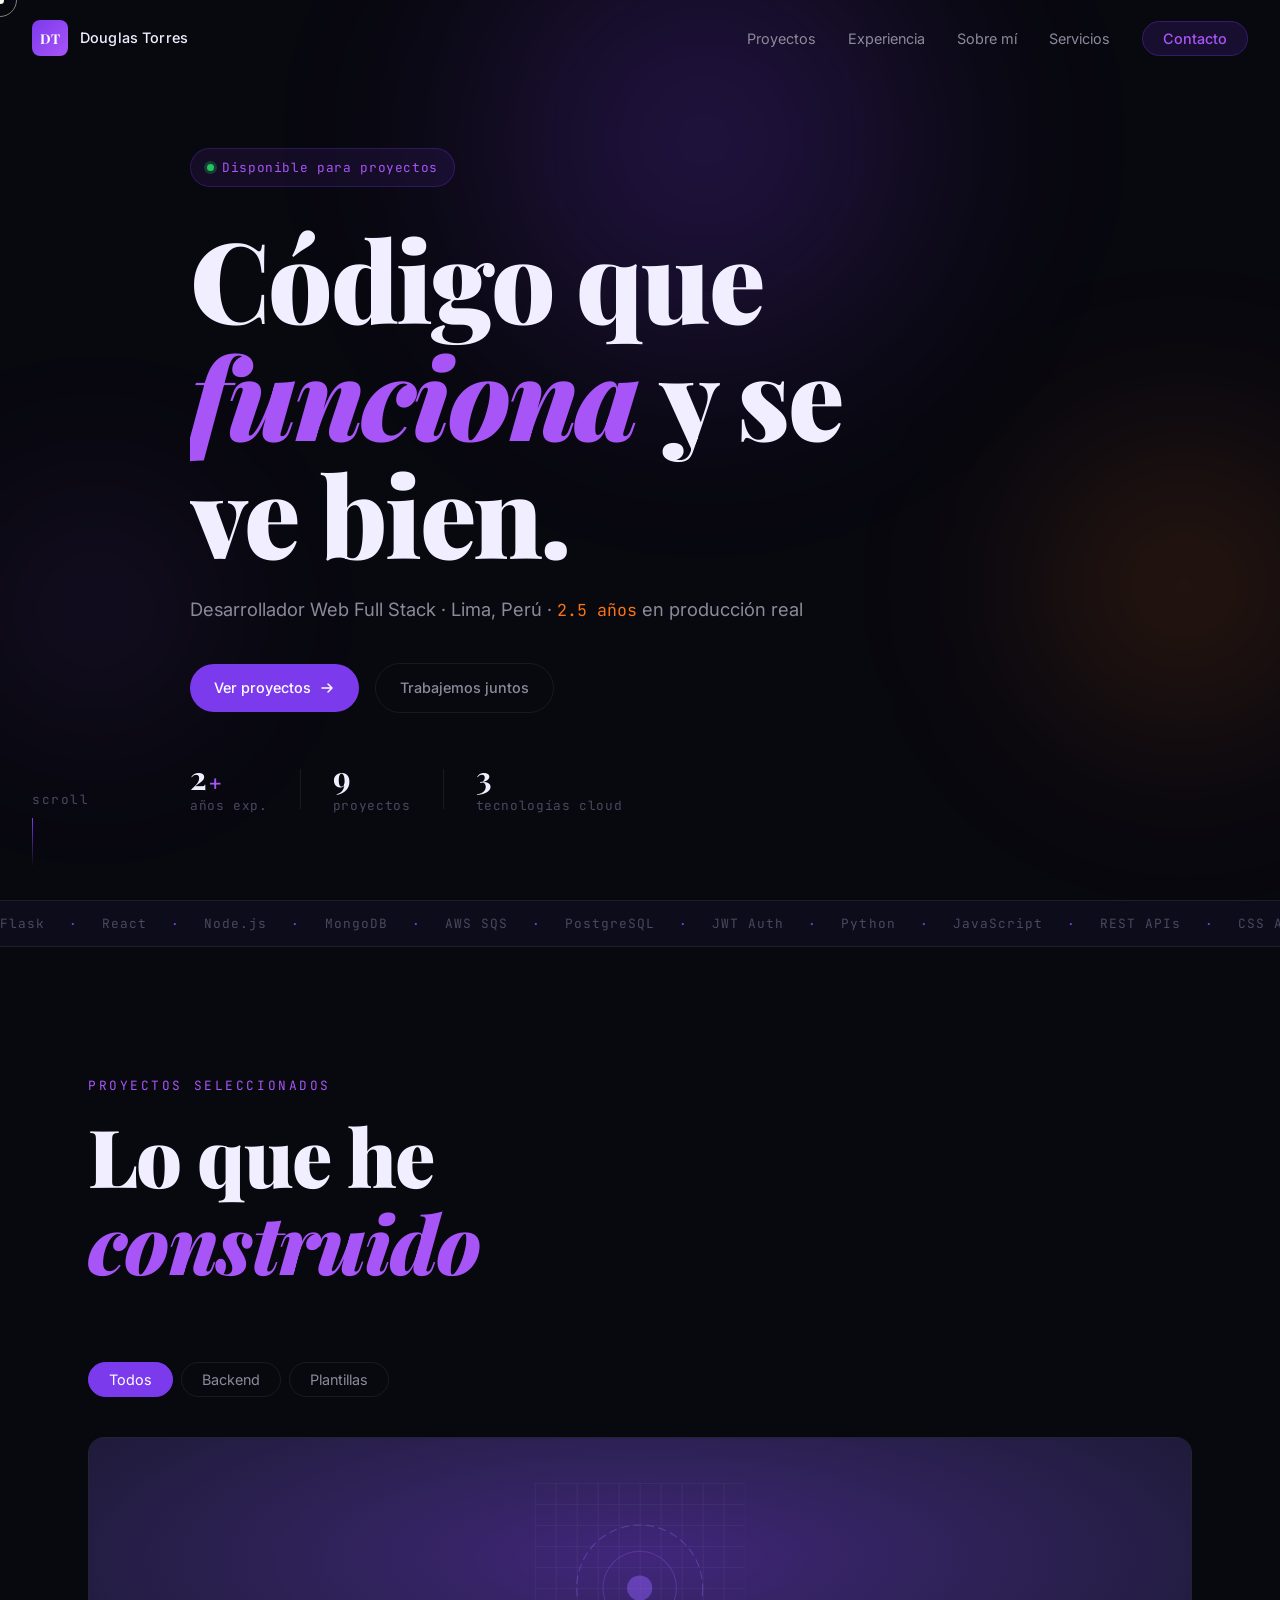
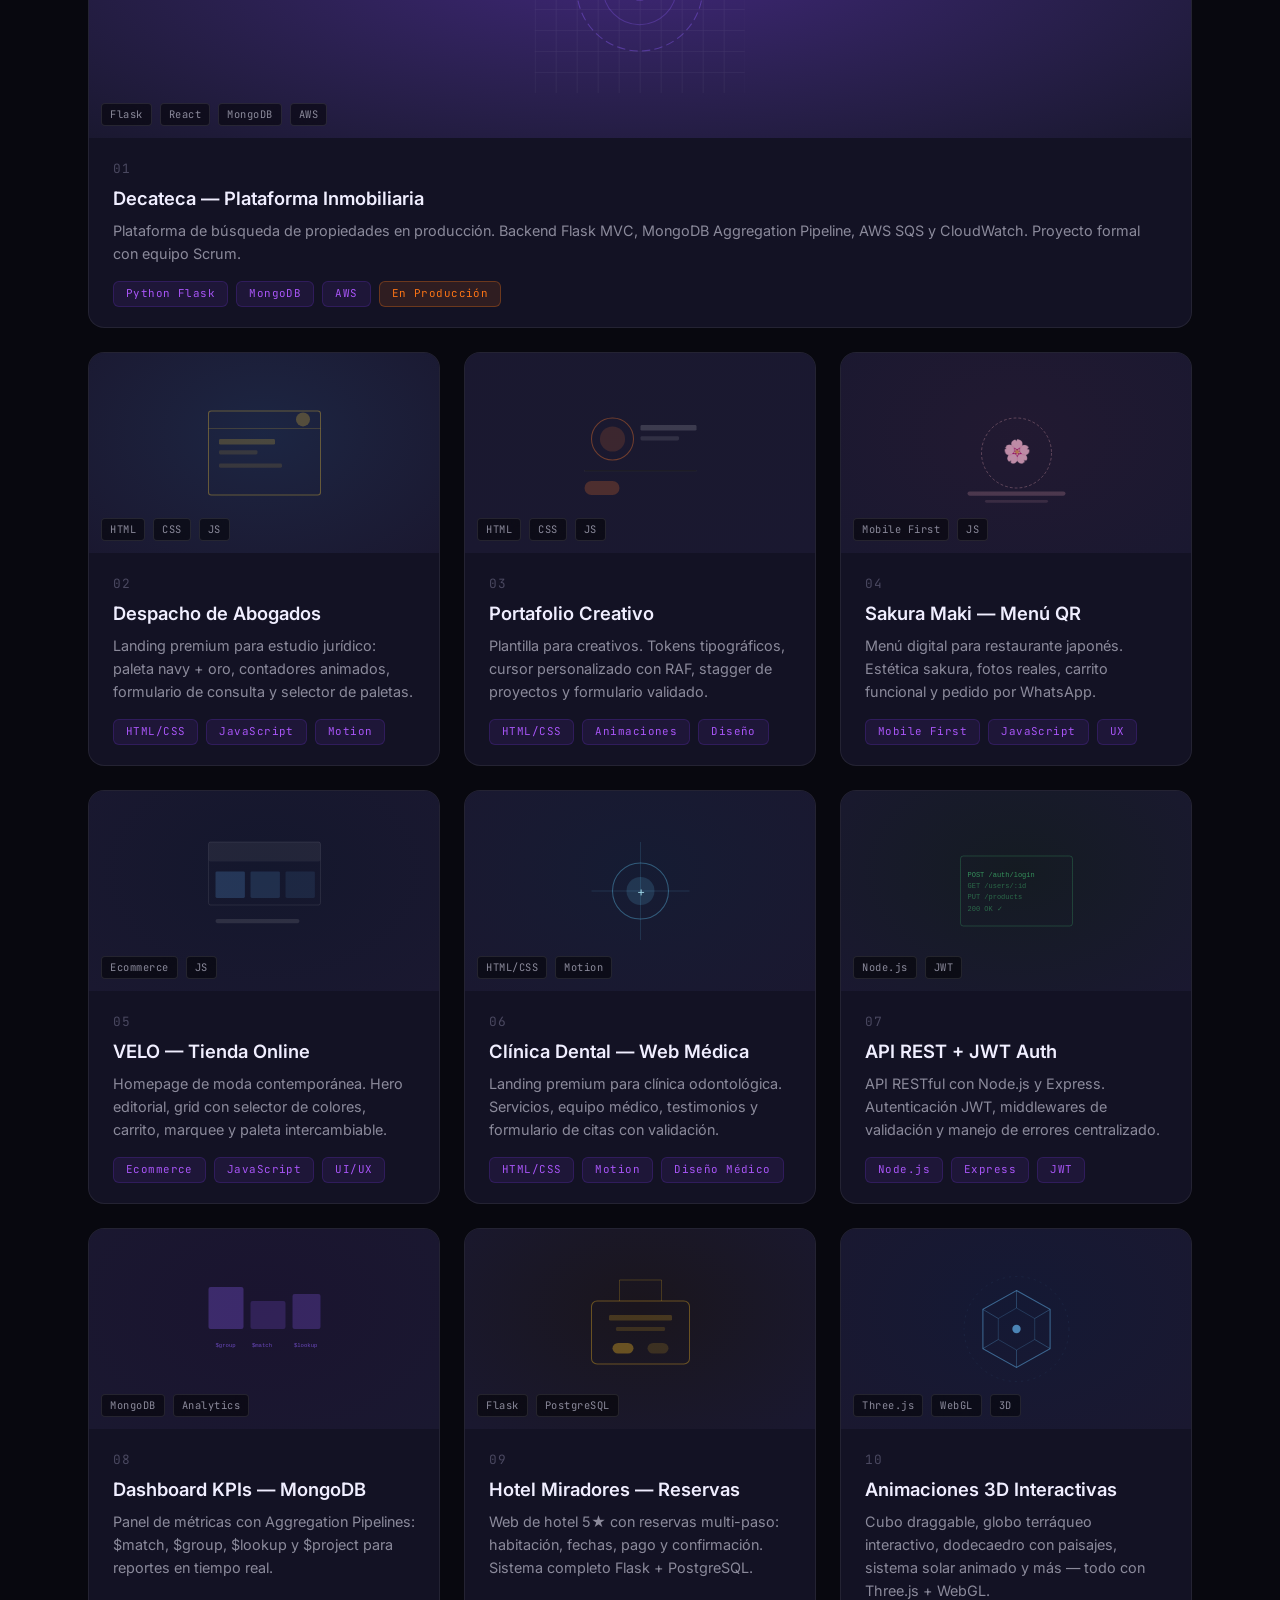
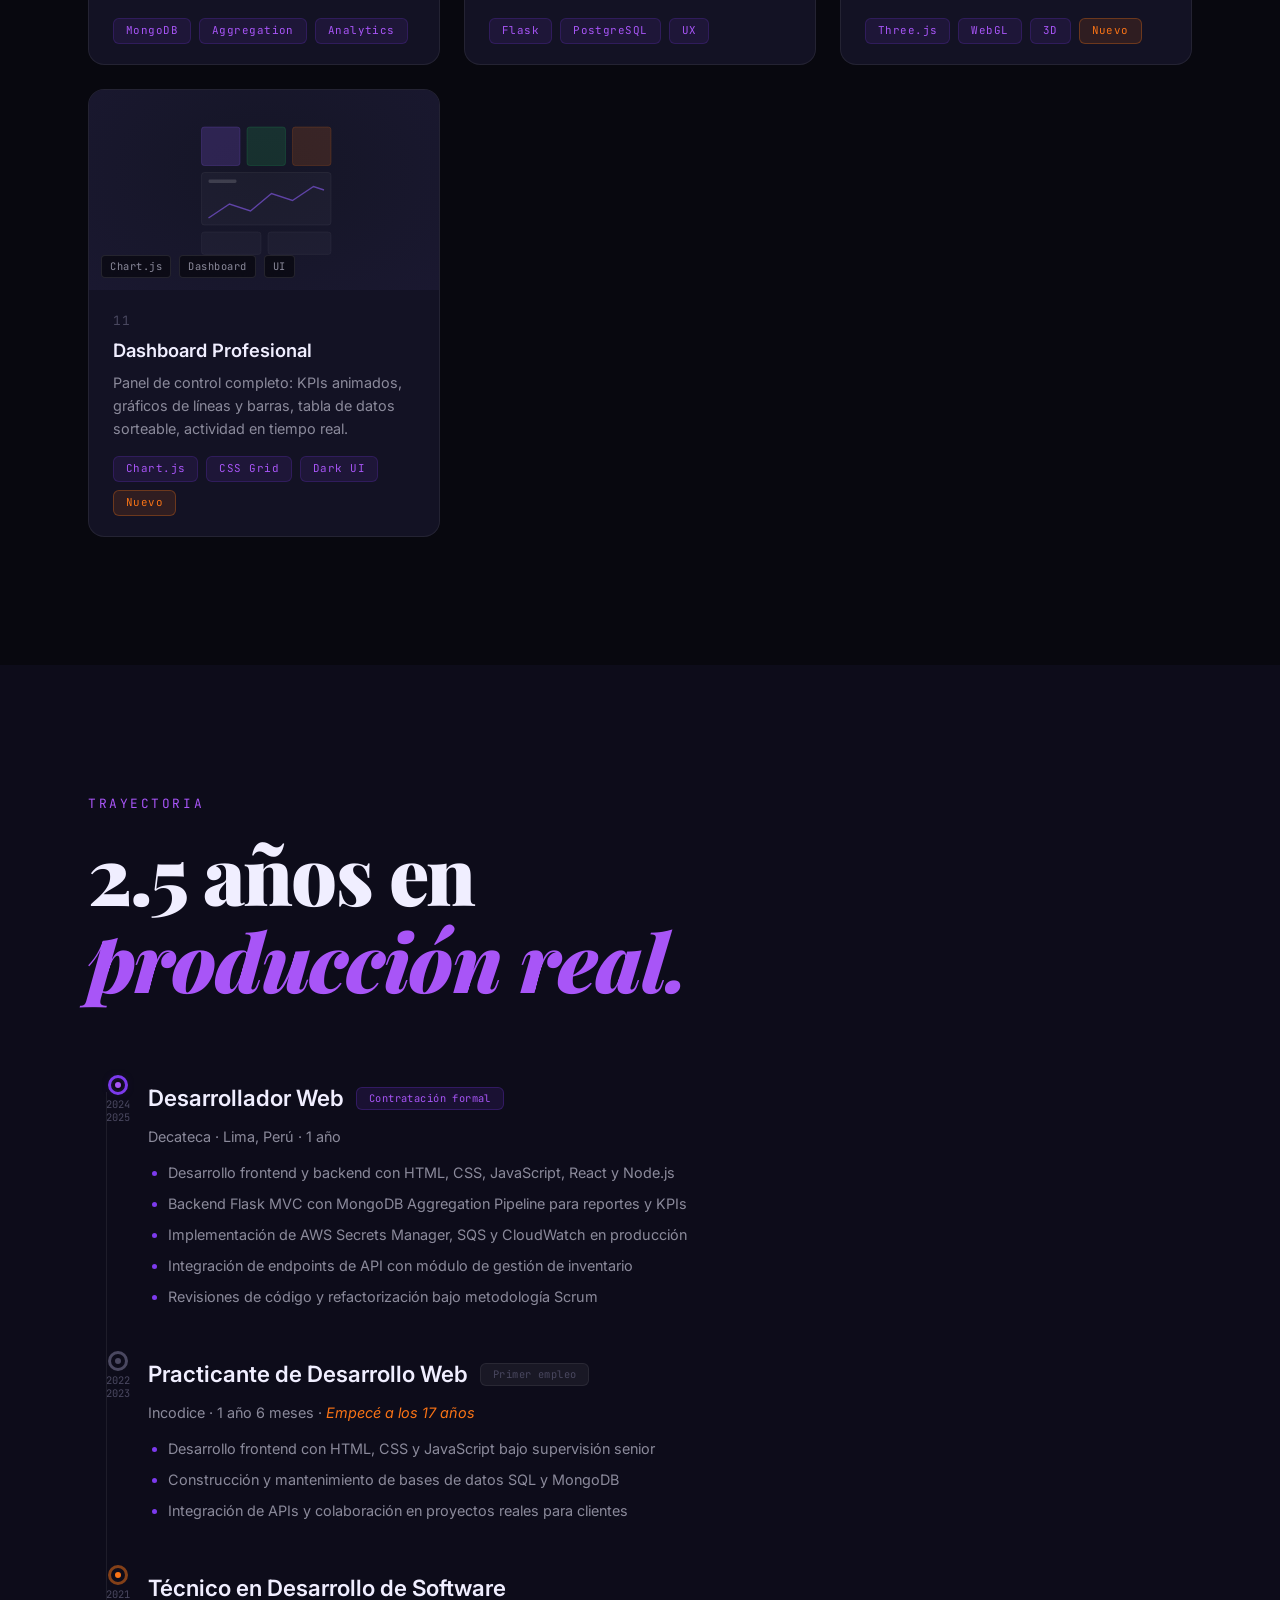
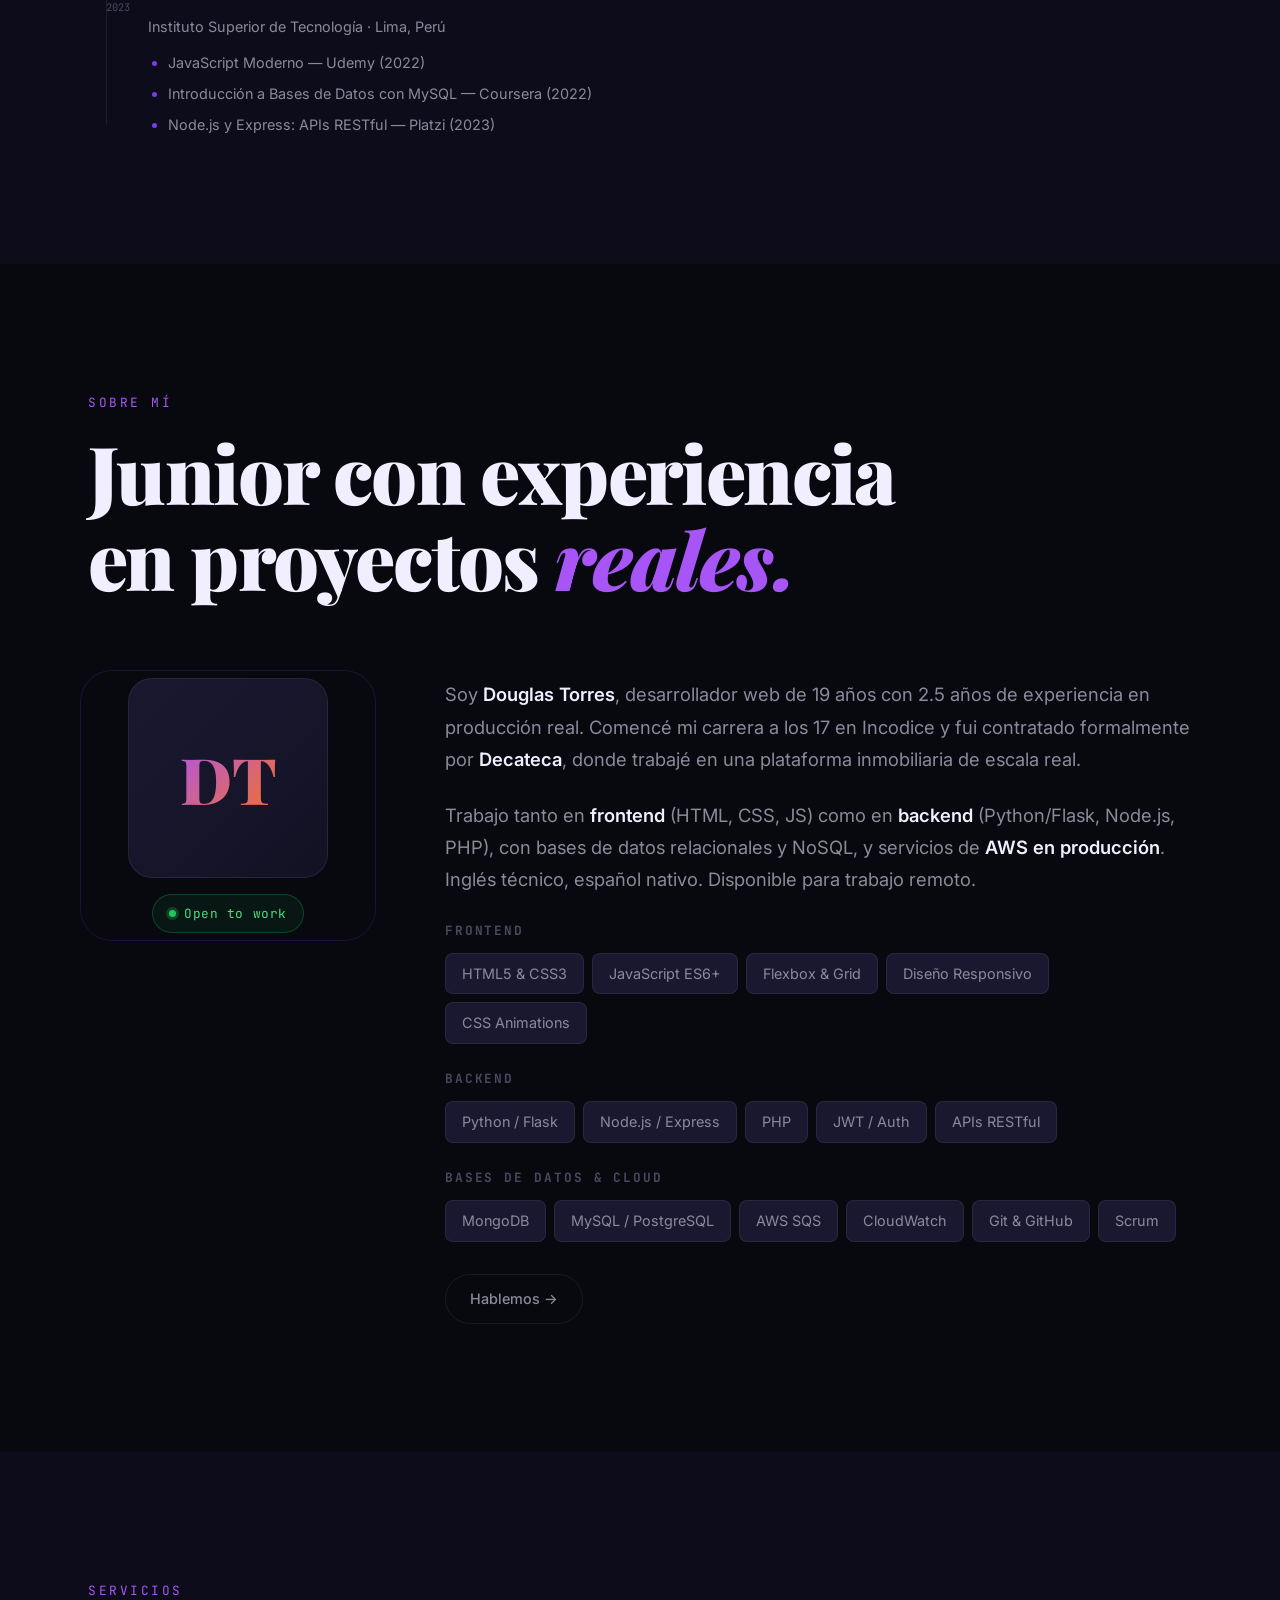
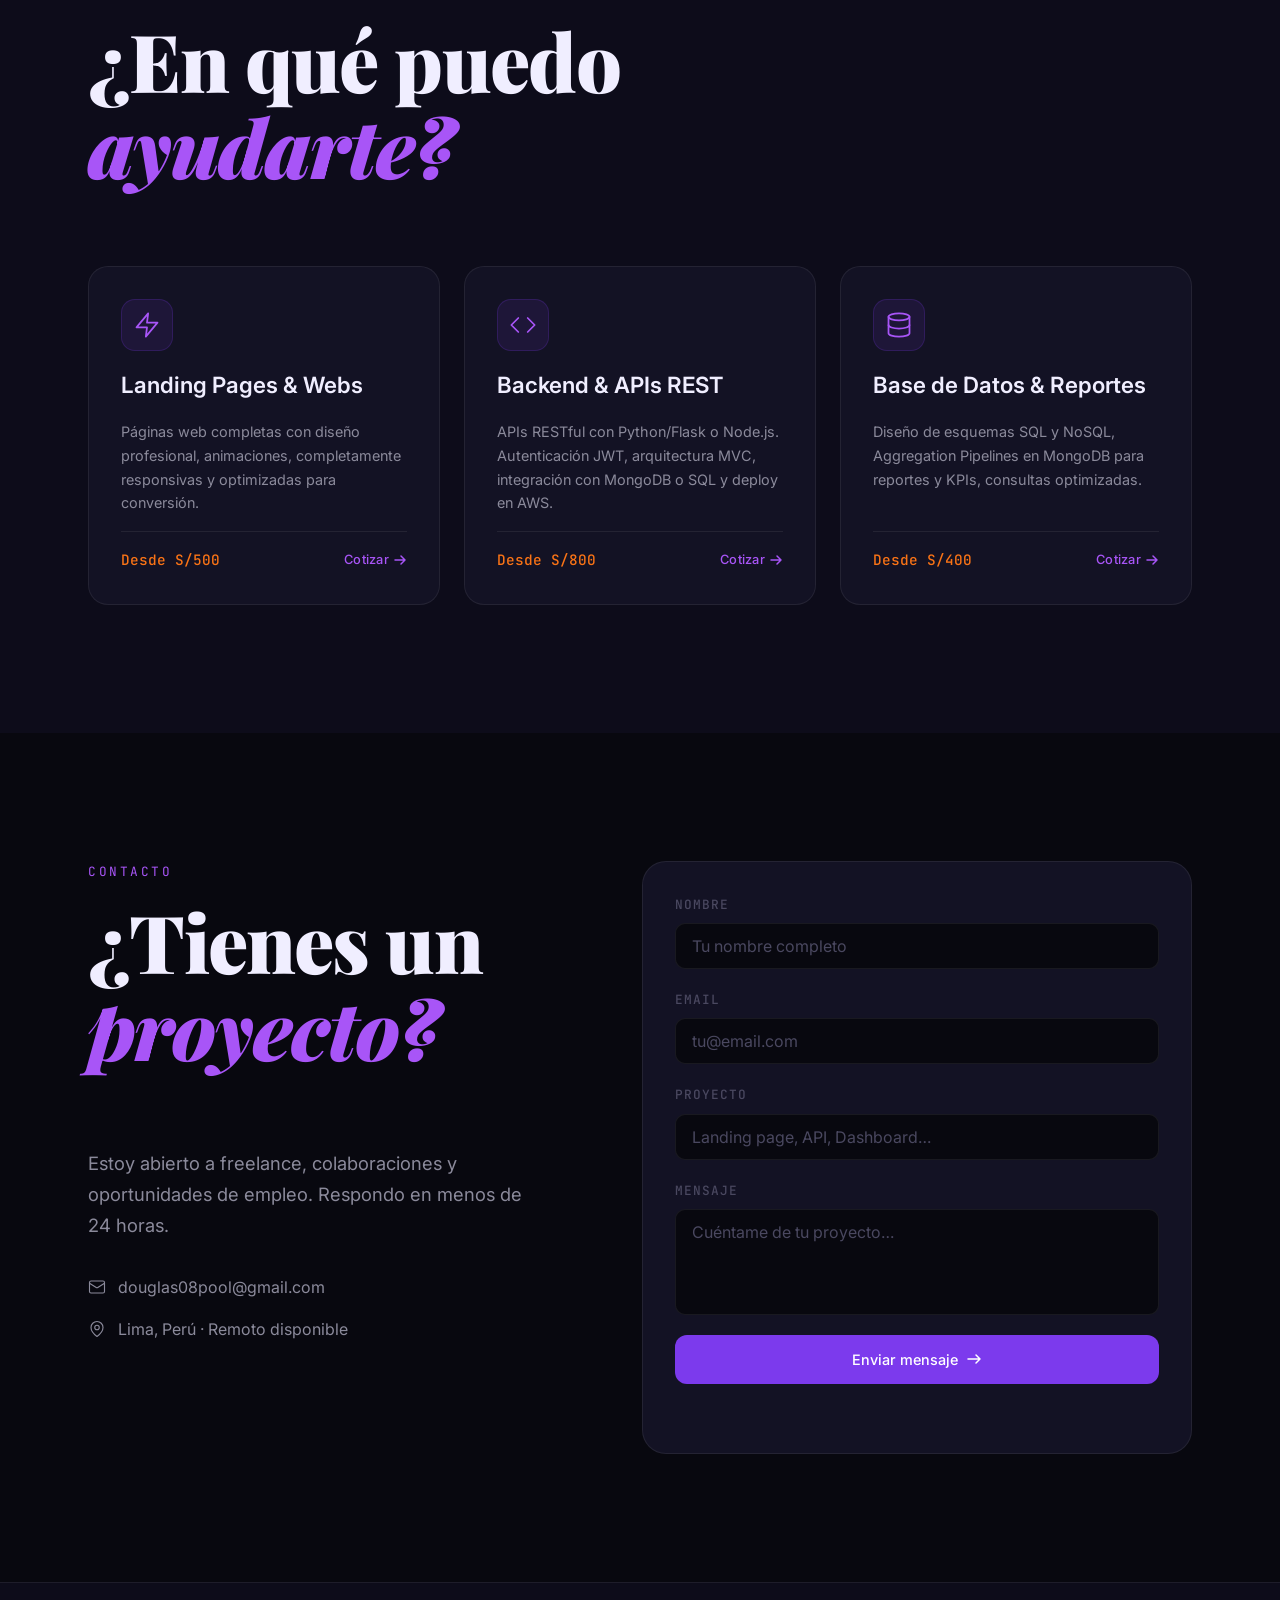
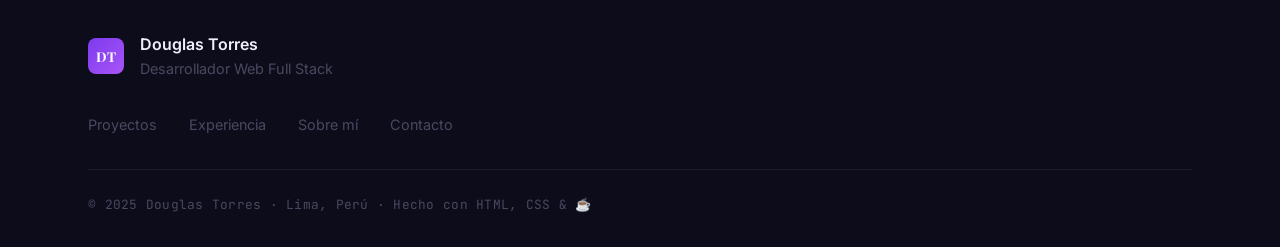
==== index.html @ 6ad5c2ad "Initial commit: Portfolio Douglas Torres" ====
<!DOCTYPE html>
<html lang="es">
<head>
  <meta charset="UTF-8" />
  <meta name="viewport" content="width=device-width, initial-scale=1.0" />
  <meta name="description" content="Douglas Torres — Desarrollador Web Full Stack con 2.5 años en producción. Flask, React, Node.js, MongoDB, AWS." />
  <title>Douglas Torres — Desarrollador Web Full Stack</title>

  <link rel="preconnect" href="https://fonts.googleapis.com" />
  <link rel="preconnect" href="https://fonts.gstatic.com" crossorigin />
  <link href="https://fonts.googleapis.com/css2?family=Inter:wght@300;400;500;600;700&family=Playfair+Display:ital,wght@0,700;0,900;1,400;1,700&family=JetBrains+Mono:wght@400;500&display=swap" rel="stylesheet" />
  <link rel="stylesheet" href="css/style.css" />
</head>
<body>

  <!-- Scroll progress bar -->
  <div id="scroll-progress" aria-hidden="true"></div>

  <!-- Custom cursor (desktop only) -->
  <div id="cursor-dot"  aria-hidden="true"></div>
  <div id="cursor-ring" aria-hidden="true"></div>

  <!-- ══ NAVIGATION ══════════════════════════════════════════════════ -->
  <nav id="nav" role="navigation" aria-label="Navegación principal">
    <a href="#hero" class="nav-logo" aria-label="Ir al inicio">
      <span class="nav-logo-dt">DT</span>
      <span class="nav-logo-name">Douglas Torres</span>
    </a>

    <ul class="nav-links" role="list">
      <li><a href="#work">Proyectos</a></li>
      <li><a href="#experience">Experiencia</a></li>
      <li><a href="#about">Sobre mí</a></li>
      <li><a href="#services">Servicios</a></li>
      <li><a href="#contact" class="nav-cta">Contacto</a></li>
    </ul>

    <button class="nav-burger" id="nav-burger" aria-label="Abrir menú" aria-expanded="false" aria-controls="mobile-menu">
      <span></span><span></span>
    </button>
  </nav>

  <!-- Mobile menu overlay -->
  <div id="mobile-menu" class="mobile-menu" role="dialog" aria-modal="true" aria-label="Menú de navegación">
    <ul class="mobile-nav-links" role="list">
      <li><a href="#work"       class="mobile-link" data-index="1">Proyectos</a></li>
      <li><a href="#experience" class="mobile-link" data-index="2">Experiencia</a></li>
      <li><a href="#about"      class="mobile-link" data-index="3">Sobre mí</a></li>
      <li><a href="#services"   class="mobile-link" data-index="4">Servicios</a></li>
      <li><a href="#contact"    class="mobile-link" data-index="5">Contacto</a></li>
    </ul>
    <p class="mobile-menu-email">douglas08pool@gmail.com</p>
  </div>
  <div id="mobile-overlay" class="mobile-overlay"></div>

  <!-- ══ HERO ════════════════════════════════════════════════════════ -->
  <section id="hero" aria-label="Presentación">
    <!-- Animated background orbs -->
    <div class="hero-bg" aria-hidden="true">
      <div class="orb orb-1"></div>
      <div class="orb orb-2"></div>
      <div class="orb orb-3"></div>
    </div>

    <div class="hero-inner">
      <div class="hero-eyebrow">
        <span class="status-dot" aria-hidden="true"></span>
        Disponible para proyectos
      </div>

      <h1 class="hero-title">
        <span class="hero-line"><span>Código que</span></span>
        <span class="hero-line hero-line--em"><em><span>funciona</span></em> <span class="plain-word">y se</span></span>
        <span class="hero-line"><span>ve bien.</span></span>
      </h1>

      <p class="hero-sub">
        Desarrollador Web Full Stack · Lima, Perú ·
        <span class="mono-text">2.5 años</span> en producción real
      </p>

      <div class="hero-ctas">
        <a href="#work" class="btn btn-primary" data-magnetic>
          Ver proyectos
          <svg width="16" height="16" viewBox="0 0 16 16" fill="none" aria-hidden="true">
            <path d="M3 8h10M9 4l4 4-4 4" stroke="currentColor" stroke-width="1.5" stroke-linecap="round" stroke-linejoin="round"/>
          </svg>
        </a>
        <a href="#contact" class="btn btn-ghost" data-magnetic>Trabajemos juntos</a>
      </div>

      <div class="hero-stats">
        <div class="stat">
          <div class="stat-value"><span class="stat-number" data-count="2">0</span><span class="stat-plus">+</span></div>
          <span class="stat-label">años exp.</span>
        </div>
        <div class="stat-divider" aria-hidden="true"></div>
        <div class="stat">
          <div class="stat-value"><span class="stat-number" data-count="9">0</span></div>
          <span class="stat-label">proyectos</span>
        </div>
        <div class="stat-divider" aria-hidden="true"></div>
        <div class="stat">
          <div class="stat-value"><span class="stat-number" data-count="3">0</span></div>
          <span class="stat-label">tecnologías cloud</span>
        </div>
      </div>
    </div>

    <a href="#work" class="hero-scroll-hint" aria-label="Ir a proyectos">
      <span>scroll</span>
      <div class="scroll-line" aria-hidden="true"></div>
    </a>
  </section>

  <!-- ══ MARQUEE BAND ═══════════════════════════════════════════════ -->
  <div class="marquee-band" aria-hidden="true">
    <div class="marquee-track">
      <span>Flask</span><span class="dot">·</span>
      <span>React</span><span class="dot">·</span>
      <span>Node.js</span><span class="dot">·</span>
      <span>MongoDB</span><span class="dot">·</span>
      <span>AWS SQS</span><span class="dot">·</span>
      <span>PostgreSQL</span><span class="dot">·</span>
      <span>JWT Auth</span><span class="dot">·</span>
      <span>Python</span><span class="dot">·</span>
      <span>JavaScript</span><span class="dot">·</span>
      <span>REST APIs</span><span class="dot">·</span>
      <span>CSS Animations</span><span class="dot">·</span>
      <span>Diseño Responsivo</span><span class="dot">·</span>

      <!-- Repeat for seamless loop -->
      <span>Flask</span><span class="dot">·</span>
      <span>React</span><span class="dot">·</span>
      <span>Node.js</span><span class="dot">·</span>
      <span>MongoDB</span><span class="dot">·</span>
      <span>AWS SQS</span><span class="dot">·</span>
      <span>PostgreSQL</span><span class="dot">·</span>
      <span>JWT Auth</span><span class="dot">·</span>
      <span>Python</span><span class="dot">·</span>
      <span>JavaScript</span><span class="dot">·</span>
      <span>REST APIs</span><span class="dot">·</span>
      <span>CSS Animations</span><span class="dot">·</span>
      <span>Diseño Responsivo</span><span class="dot">·</span>
    </div>
  </div>

  <!-- ══ WORK ════════════════════════════════════════════════════════ -->
  <section id="work" class="section" aria-labelledby="work-heading">
    <div class="section-inner">
      <div class="section-label" data-reveal>Proyectos seleccionados</div>
      <h2 class="section-title" id="work-heading" data-reveal>Lo que he<br /><em>construido</em></h2>

      <!-- Filter tabs -->
      <div class="work-filters" role="tablist" aria-label="Filtrar proyectos" data-reveal>
        <button class="work-filter active" role="tab" aria-selected="true"  data-filter="all">Todos</button>
        <button class="work-filter"        role="tab" aria-selected="false" data-filter="backend">Backend</button>
        <button class="work-filter"        role="tab" aria-selected="false" data-filter="template">Plantillas</button>
      </div>

      <div class="work-grid">

        <!-- Project 01 — BACKEND -->
        <article class="project-card project-card--featured" data-reveal data-tilt data-category="backend">
          <div class="project-thumb">
            <div class="project-thumb-bg" style="--thumb-color: #7c3aed;"></div>
            <div class="project-thumb-pattern" aria-hidden="true">
              <svg viewBox="0 0 200 200" xmlns="http://www.w3.org/2000/svg">
                <defs>
                  <pattern id="grid1" width="20" height="20" patternUnits="userSpaceOnUse">
                    <path d="M 20 0 L 0 0 0 20" fill="none" stroke="rgba(255,255,255,0.08)" stroke-width="1"/>
                  </pattern>
                </defs>
                <rect width="200" height="200" fill="url(#grid1)"/>
                <circle cx="100" cy="100" r="60" fill="none" stroke="rgba(139,92,246,0.4)" stroke-width="1" stroke-dasharray="8 4"/>
                <circle cx="100" cy="100" r="35" fill="none" stroke="rgba(139,92,246,0.3)" stroke-width="1"/>
                <circle cx="100" cy="100" r="12" fill="rgba(139,92,246,0.5)"/>
              </svg>
            </div>
            <div class="project-thumb-tags">
              <span>Flask</span><span>React</span><span>MongoDB</span><span>AWS</span>
            </div>
            <div class="project-overlay">
              <span class="overlay-cta">Ver proyecto →</span>
            </div>
          </div>
          <div class="project-meta">
            <span class="project-number">01</span>
            <h3 class="project-title">Decateca — Plataforma Inmobiliaria</h3>
            <p class="project-desc">Plataforma de búsqueda de propiedades en producción. Backend Flask MVC, MongoDB Aggregation Pipeline, AWS SQS y CloudWatch. Proyecto formal con equipo Scrum.</p>
            <div class="project-tags">
              <span class="tag">Python Flask</span>
              <span class="tag">MongoDB</span>
              <span class="tag">AWS</span>
              <span class="tag tag--featured">En Producción</span>
            </div>
          </div>
        </article>

        <!-- Project 02 — TEMPLATE -->
        <article class="project-card" data-reveal data-tilt data-category="template" data-href="templates/landing-negocio-local.html">
          <div class="project-thumb">
            <div class="project-thumb-bg" style="--thumb-color: #1e3a5f;"></div>
            <div class="project-thumb-pattern" aria-hidden="true">
              <svg viewBox="0 0 200 200" xmlns="http://www.w3.org/2000/svg">
                <rect x="20" y="40" width="160" height="120" rx="4" fill="none" stroke="rgba(212,175,55,0.4)" stroke-width="1.5"/>
                <line x1="20" y1="65" x2="180" y2="65" stroke="rgba(212,175,55,0.3)" stroke-width="1"/>
                <rect x="35" y="80" width="80" height="8" rx="2" fill="rgba(212,175,55,0.25)"/>
                <rect x="35" y="96" width="55" height="6" rx="2" fill="rgba(212,175,55,0.15)"/>
                <rect x="35" y="115" width="90" height="6" rx="2" fill="rgba(212,175,55,0.15)"/>
                <circle cx="155" cy="52" r="10" fill="rgba(212,175,55,0.3)"/>
              </svg>
            </div>
            <div class="project-thumb-tags"><span>HTML</span><span>CSS</span><span>JS</span></div>
            <div class="project-overlay"><span class="overlay-cta">Abrir plantilla →</span></div>
          </div>
          <div class="project-meta">
            <span class="project-number">02</span>
            <h3 class="project-title">Despacho de Abogados</h3>
            <p class="project-desc">Landing premium para estudio jurídico: paleta navy + oro, contadores animados, formulario de consulta y selector de paletas.</p>
            <div class="project-tags">
              <span class="tag">HTML/CSS</span><span class="tag">JavaScript</span><span class="tag">Motion</span>
            </div>
          </div>
        </article>

        <!-- Project 03 — TEMPLATE -->
        <article class="project-card" data-reveal data-tilt data-category="template" data-href="templates/portfolio-creativo.html">
          <div class="project-thumb">
            <div class="project-thumb-bg" style="--thumb-color: #1a1a2e;"></div>
            <div class="project-thumb-pattern" aria-hidden="true">
              <svg viewBox="0 0 200 200" xmlns="http://www.w3.org/2000/svg">
                <circle cx="60" cy="80" r="30" fill="none" stroke="rgba(196,98,45,0.5)" stroke-width="1.5"/>
                <circle cx="60" cy="80" r="18" fill="rgba(196,98,45,0.2)"/>
                <rect x="100" y="60" width="80" height="8" rx="2" fill="rgba(255,255,255,0.15)"/>
                <rect x="100" y="76" width="55" height="6" rx="2" fill="rgba(255,255,255,0.1)"/>
                <rect x="20" y="125" width="160" height="1" stroke="rgba(255,255,255,0.08)"/>
                <rect x="20" y="140" width="50" height="20" rx="10" fill="rgba(196,98,45,0.3)"/>
              </svg>
            </div>
            <div class="project-thumb-tags"><span>HTML</span><span>CSS</span><span>JS</span></div>
            <div class="project-overlay"><span class="overlay-cta">Abrir plantilla →</span></div>
          </div>
          <div class="project-meta">
            <span class="project-number">03</span>
            <h3 class="project-title">Portafolio Creativo</h3>
            <p class="project-desc">Plantilla para creativos. Tokens tipográficos, cursor personalizado con RAF, stagger de proyectos y formulario validado.</p>
            <div class="project-tags">
              <span class="tag">HTML/CSS</span><span class="tag">Animaciones</span><span class="tag">Diseño</span>
            </div>
          </div>
        </article>

        <!-- Project 04 — TEMPLATE -->
        <article class="project-card" data-reveal data-tilt data-category="template" data-href="templates/menu-digital-restaurante.html">
          <div class="project-thumb">
            <div class="project-thumb-bg" style="--thumb-color: #2d1b33;"></div>
            <div class="project-thumb-pattern" aria-hidden="true">
              <svg viewBox="0 0 200 200" xmlns="http://www.w3.org/2000/svg">
                <circle cx="100" cy="100" r="50" fill="none" stroke="rgba(255,182,193,0.4)" stroke-width="1" stroke-dasharray="4 3"/>
                <text x="100" y="108" text-anchor="middle" font-size="32" fill="rgba(255,150,180,0.7)">🌸</text>
                <rect x="30" y="155" width="140" height="6" rx="3" fill="rgba(255,182,193,0.2)"/>
                <rect x="55" y="167" width="90" height="4" rx="2" fill="rgba(255,182,193,0.12)"/>
              </svg>
            </div>
            <div class="project-thumb-tags"><span>Mobile First</span><span>JS</span></div>
            <div class="project-overlay"><span class="overlay-cta">Abrir plantilla →</span></div>
          </div>
          <div class="project-meta">
            <span class="project-number">04</span>
            <h3 class="project-title">Sakura Maki — Menú QR</h3>
            <p class="project-desc">Menú digital para restaurante japonés. Estética sakura, fotos reales, carrito funcional y pedido por WhatsApp.</p>
            <div class="project-tags">
              <span class="tag">Mobile First</span><span class="tag">JavaScript</span><span class="tag">UX</span>
            </div>
          </div>
        </article>

        <!-- Project 05 — TEMPLATE -->
        <article class="project-card" data-reveal data-tilt data-category="template" data-href="templates/producto-ecommerce.html">
          <div class="project-thumb">
            <div class="project-thumb-bg" style="--thumb-color: #0a1628;"></div>
            <div class="project-thumb-pattern" aria-hidden="true">
              <svg viewBox="0 0 200 200" xmlns="http://www.w3.org/2000/svg">
                <rect x="20" y="30" width="160" height="90" rx="3" fill="none" stroke="rgba(255,255,255,0.12)" stroke-width="1"/>
                <rect x="20" y="30" width="160" height="28" rx="3" fill="rgba(255,255,255,0.06)"/>
                <rect x="30" y="72" width="42" height="38" rx="2" fill="rgba(100,180,255,0.2)"/>
                <rect x="80" y="72" width="42" height="38" rx="2" fill="rgba(100,180,255,0.15)"/>
                <rect x="130" y="72" width="42" height="38" rx="2" fill="rgba(100,180,255,0.1)"/>
                <rect x="30" y="140" width="120" height="6" rx="3" fill="rgba(255,255,255,0.1)"/>
              </svg>
            </div>
            <div class="project-thumb-tags"><span>Ecommerce</span><span>JS</span></div>
            <div class="project-overlay"><span class="overlay-cta">Abrir plantilla →</span></div>
          </div>
          <div class="project-meta">
            <span class="project-number">05</span>
            <h3 class="project-title">VELO — Tienda Online</h3>
            <p class="project-desc">Homepage de moda contemporánea. Hero editorial, grid con selector de colores, carrito, marquee y paleta intercambiable.</p>
            <div class="project-tags">
              <span class="tag">Ecommerce</span><span class="tag">JavaScript</span><span class="tag">UI/UX</span>
            </div>
          </div>
        </article>

        <!-- Project 06 — TEMPLATE -->
        <article class="project-card" data-reveal data-tilt data-category="template" data-href="templates/clinica-dental.html">
          <div class="project-thumb">
            <div class="project-thumb-bg" style="--thumb-color: #0d2137;"></div>
            <div class="project-thumb-pattern" aria-hidden="true">
              <svg viewBox="0 0 200 200" xmlns="http://www.w3.org/2000/svg">
                <path d="M100 30 L100 170" stroke="rgba(100,210,255,0.2)" stroke-width="1"/>
                <path d="M30 100 L170 100" stroke="rgba(100,210,255,0.2)" stroke-width="1"/>
                <circle cx="100" cy="100" r="40" fill="none" stroke="rgba(100,210,255,0.35)" stroke-width="1.5"/>
                <circle cx="100" cy="100" r="20" fill="rgba(100,210,255,0.15)"/>
                <text x="100" y="107" text-anchor="middle" font-size="18" fill="rgba(180,240,255,0.8)">+</text>
              </svg>
            </div>
            <div class="project-thumb-tags"><span>HTML/CSS</span><span>Motion</span></div>
            <div class="project-overlay"><span class="overlay-cta">Abrir plantilla →</span></div>
          </div>
          <div class="project-meta">
            <span class="project-number">06</span>
            <h3 class="project-title">Clínica Dental — Web Médica</h3>
            <p class="project-desc">Landing premium para clínica odontológica. Servicios, equipo médico, testimonios y formulario de citas con validación.</p>
            <div class="project-tags">
              <span class="tag">HTML/CSS</span><span class="tag">Motion</span><span class="tag">Diseño Médico</span>
            </div>
          </div>
        </article>

        <!-- Project 07 — BACKEND -->
        <article class="project-card" data-reveal data-tilt data-category="backend">
          <div class="project-thumb">
            <div class="project-thumb-bg" style="--thumb-color: #0c1f0c;"></div>
            <div class="project-thumb-pattern" aria-hidden="true">
              <svg viewBox="0 0 200 200" xmlns="http://www.w3.org/2000/svg">
                <rect x="20" y="50" width="160" height="100" rx="4" fill="none" stroke="rgba(74,222,128,0.3)" stroke-width="1"/>
                <text x="30" y="80" font-size="10" fill="rgba(74,222,128,0.6)" font-family="monospace">POST /auth/login</text>
                <text x="30" y="96" font-size="10" fill="rgba(74,222,128,0.4)" font-family="monospace">GET  /users/:id</text>
                <text x="30" y="112" font-size="10" fill="rgba(74,222,128,0.4)" font-family="monospace">PUT  /products</text>
                <text x="30" y="128" font-size="10" fill="rgba(74,222,128,0.4)" font-family="monospace">200 OK ✓</text>
              </svg>
            </div>
            <div class="project-thumb-tags"><span>Node.js</span><span>JWT</span></div>
            <div class="project-overlay"><span class="overlay-cta">Ver proyecto →</span></div>
          </div>
          <div class="project-meta">
            <span class="project-number">07</span>
            <h3 class="project-title">API REST + JWT Auth</h3>
            <p class="project-desc">API RESTful con Node.js y Express. Autenticación JWT, middlewares de validación y manejo de errores centralizado.</p>
            <div class="project-tags">
              <span class="tag">Node.js</span><span class="tag">Express</span><span class="tag">JWT</span>
            </div>
          </div>
        </article>

        <!-- Project 08 — BACKEND -->
        <article class="project-card" data-reveal data-tilt data-category="backend">
          <div class="project-thumb">
            <div class="project-thumb-bg" style="--thumb-color: #1a0d2e;"></div>
            <div class="project-thumb-pattern" aria-hidden="true">
              <svg viewBox="0 0 200 200" xmlns="http://www.w3.org/2000/svg">
                <rect x="20" y="40" width="50" height="60" rx="3" fill="rgba(139,92,246,0.3)"/>
                <rect x="80" y="60" width="50" height="40" rx="3" fill="rgba(139,92,246,0.2)"/>
                <rect x="140" y="50" width="40" height="50" rx="3" fill="rgba(139,92,246,0.25)"/>
                <text x="30" y="125" font-size="8" fill="rgba(139,92,246,0.7)" font-family="monospace">$group</text>
                <text x="82" y="125" font-size="8" fill="rgba(139,92,246,0.7)" font-family="monospace">$match</text>
                <text x="142" y="125" font-size="8" fill="rgba(139,92,246,0.7)" font-family="monospace">$lookup</text>
              </svg>
            </div>
            <div class="project-thumb-tags"><span>MongoDB</span><span>Analytics</span></div>
            <div class="project-overlay"><span class="overlay-cta">Ver proyecto →</span></div>
          </div>
          <div class="project-meta">
            <span class="project-number">08</span>
            <h3 class="project-title">Dashboard KPIs — MongoDB</h3>
            <p class="project-desc">Panel de métricas con Aggregation Pipelines: $match, $group, $lookup y $project para reportes en tiempo real.</p>
            <div class="project-tags">
              <span class="tag">MongoDB</span><span class="tag">Aggregation</span><span class="tag">Analytics</span>
            </div>
          </div>
        </article>

        <!-- Project 09 — BACKEND -->
        <article class="project-card" data-reveal data-tilt data-category="backend">
          <div class="project-thumb">
            <div class="project-thumb-bg" style="--thumb-color: #1a1000;"></div>
            <div class="project-thumb-pattern" aria-hidden="true">
              <svg viewBox="0 0 200 200" xmlns="http://www.w3.org/2000/svg">
                <rect x="30" y="60" width="140" height="90" rx="8" fill="none" stroke="rgba(251,191,36,0.35)" stroke-width="1.5"/>
                <path d="M70 60 L70 30 L130 30 L130 60" fill="none" stroke="rgba(251,191,36,0.3)" stroke-width="1"/>
                <rect x="55" y="80" width="90" height="8" rx="2" fill="rgba(251,191,36,0.2)"/>
                <rect x="65" y="97" width="70" height="6" rx="2" fill="rgba(251,191,36,0.15)"/>
                <rect x="60" y="120" width="30" height="15" rx="8" fill="rgba(251,191,36,0.35)"/>
                <rect x="110" y="120" width="30" height="15" rx="8" fill="rgba(251,191,36,0.15)"/>
              </svg>
            </div>
            <div class="project-thumb-tags"><span>Flask</span><span>PostgreSQL</span></div>
            <div class="project-overlay"><span class="overlay-cta">Ver proyecto →</span></div>
          </div>
          <div class="project-meta">
            <span class="project-number">09</span>
            <h3 class="project-title">Hotel Miradores — Reservas</h3>
            <p class="project-desc">Web de hotel 5★ con reservas multi-paso: habitación, fechas, pago y confirmación. Sistema completo Flask + PostgreSQL.</p>
            <div class="project-tags">
              <span class="tag">Flask</span><span class="tag">PostgreSQL</span><span class="tag">UX</span>
            </div>
          </div>
        </article>

        <!-- Project 10 — TEMPLATE: 3D Animations -->
        <article class="project-card project-card--new" data-reveal data-tilt data-category="template" data-href="templates/animaciones-3d.html">
          <div class="project-thumb">
            <div class="project-thumb-bg" style="--thumb-color: #0a1a3a;"></div>
            <div class="project-thumb-pattern" aria-hidden="true">
              <svg viewBox="0 0 200 200" xmlns="http://www.w3.org/2000/svg">
                <g transform="translate(100,100)">
                  <polygon points="0,-55 48,-28 48,28 0,55 -48,28 -48,-28" fill="none" stroke="rgba(99,179,237,0.5)" stroke-width="1.5"/>
                  <polygon points="0,-30 26,-15 26,15 0,30 -26,15 -26,-15" fill="none" stroke="rgba(99,179,237,0.3)" stroke-width="1"/>
                  <line x1="0" y1="-55" x2="0" y2="-30" stroke="rgba(99,179,237,0.4)" stroke-width="1"/>
                  <line x1="48" y1="-28" x2="26" y2="-15" stroke="rgba(99,179,237,0.4)" stroke-width="1"/>
                  <line x1="48" y1="28" x2="26" y2="15" stroke="rgba(99,179,237,0.4)" stroke-width="1"/>
                  <line x1="0" y1="55" x2="0" y2="30" stroke="rgba(99,179,237,0.4)" stroke-width="1"/>
                  <line x1="-48" y1="28" x2="-26" y2="15" stroke="rgba(99,179,237,0.4)" stroke-width="1"/>
                  <line x1="-48" y1="-28" x2="-26" y2="-15" stroke="rgba(99,179,237,0.4)" stroke-width="1"/>
                  <circle cx="0" cy="0" r="6" fill="rgba(99,179,237,0.7)"/>
                </g>
                <circle cx="100" cy="100" r="75" fill="none" stroke="rgba(99,179,237,0.1)" stroke-dasharray="3 6"/>
              </svg>
            </div>
            <div class="project-thumb-tags"><span>Three.js</span><span>WebGL</span><span>3D</span></div>
            <div class="project-overlay"><span class="overlay-cta">Abrir demo →</span></div>
          </div>
          <div class="project-meta">
            <span class="project-number">10</span>
            <h3 class="project-title">Animaciones 3D Interactivas</h3>
            <p class="project-desc">Cubo draggable, globo terráqueo interactivo, dodecaedro con paisajes, sistema solar animado y más — todo con Three.js + WebGL.</p>
            <div class="project-tags">
              <span class="tag">Three.js</span><span class="tag">WebGL</span><span class="tag">3D</span>
              <span class="tag tag--featured">Nuevo</span>
            </div>
          </div>
        </article>

        <!-- Project 11 — TEMPLATE: Dashboard Pro -->
        <article class="project-card project-card--new" data-reveal data-tilt data-category="template" data-href="templates/dashboard-pro.html">
          <div class="project-thumb">
            <div class="project-thumb-bg" style="--thumb-color: #0d1117;"></div>
            <div class="project-thumb-pattern" aria-hidden="true">
              <svg viewBox="0 0 200 200" xmlns="http://www.w3.org/2000/svg">
                <rect x="10" y="10" width="55" height="55" rx="4" fill="rgba(139,92,246,0.2)" stroke="rgba(139,92,246,0.3)" stroke-width="1"/>
                <rect x="75" y="10" width="55" height="55" rx="4" fill="rgba(34,197,94,0.15)" stroke="rgba(34,197,94,0.25)" stroke-width="1"/>
                <rect x="140" y="10" width="55" height="55" rx="4" fill="rgba(249,115,22,0.15)" stroke="rgba(249,115,22,0.25)" stroke-width="1"/>
                <rect x="10" y="75" width="185" height="75" rx="4" fill="rgba(255,255,255,0.03)" stroke="rgba(255,255,255,0.08)" stroke-width="1"/>
                <rect x="20" y="85" width="40" height="5" rx="2" fill="rgba(255,255,255,0.15)"/>
                <polyline points="20,140 50,120 80,130 110,105 140,115 170,95 185,100" fill="none" stroke="rgba(139,92,246,0.6)" stroke-width="2"/>
                <rect x="10" y="160" width="85" height="32" rx="4" fill="rgba(255,255,255,0.03)" stroke="rgba(255,255,255,0.06)" stroke-width="1"/>
                <rect x="105" y="160" width="90" height="32" rx="4" fill="rgba(255,255,255,0.03)" stroke="rgba(255,255,255,0.06)" stroke-width="1"/>
              </svg>
            </div>
            <div class="project-thumb-tags"><span>Chart.js</span><span>Dashboard</span><span>UI</span></div>
            <div class="project-overlay"><span class="overlay-cta">Abrir demo →</span></div>
          </div>
          <div class="project-meta">
            <span class="project-number">11</span>
            <h3 class="project-title">Dashboard Profesional</h3>
            <p class="project-desc">Panel de control completo: KPIs animados, gráficos de líneas y barras, tabla de datos sorteable, actividad en tiempo real.</p>
            <div class="project-tags">
              <span class="tag">Chart.js</span><span class="tag">CSS Grid</span><span class="tag">Dark UI</span>
              <span class="tag tag--featured">Nuevo</span>
            </div>
          </div>
        </article>

      </div>
    </div>
  </section>

  <!-- ══ EXPERIENCE ══════════════════════════════════════════════════ -->
  <section id="experience" class="section section--alt" aria-labelledby="exp-heading">
    <div class="section-inner">
      <div class="section-label" data-reveal>Trayectoria</div>
      <h2 class="section-title" id="exp-heading" data-reveal>
        2.5 años en<br /><em>producción real.</em>
      </h2>

      <div class="timeline">

        <div class="timeline-item" data-reveal>
          <div class="timeline-marker">
            <div class="timeline-dot timeline-dot--active" aria-label="Posición actual"></div>
            <div class="timeline-year">2024<br/>2025</div>
          </div>
          <div class="timeline-content">
            <div class="timeline-header">
              <h3 class="timeline-role">Desarrollador Web</h3>
              <span class="timeline-badge">Contratación formal</span>
            </div>
            <div class="timeline-company">Decateca · Lima, Perú · 1 año</div>
            <ul class="timeline-list">
              <li>Desarrollo frontend y backend con HTML, CSS, JavaScript, React y Node.js</li>
              <li>Backend Flask MVC con MongoDB Aggregation Pipeline para reportes y KPIs</li>
              <li>Implementación de AWS Secrets Manager, SQS y CloudWatch en producción</li>
              <li>Integración de endpoints de API con módulo de gestión de inventario</li>
              <li>Revisiones de código y refactorización bajo metodología Scrum</li>
            </ul>
          </div>
        </div>

        <div class="timeline-item" data-reveal>
          <div class="timeline-marker">
            <div class="timeline-dot"></div>
            <div class="timeline-year">2022<br/>2023</div>
          </div>
          <div class="timeline-content">
            <div class="timeline-header">
              <h3 class="timeline-role">Practicante de Desarrollo Web</h3>
              <span class="timeline-badge timeline-badge--muted">Primer empleo</span>
            </div>
            <div class="timeline-company">Incodice · 1 año 6 meses · <em>Empecé a los 17 años</em></div>
            <ul class="timeline-list">
              <li>Desarrollo frontend con HTML, CSS y JavaScript bajo supervisión senior</li>
              <li>Construcción y mantenimiento de bases de datos SQL y MongoDB</li>
              <li>Integración de APIs y colaboración en proyectos reales para clientes</li>
            </ul>
          </div>
        </div>

        <div class="timeline-item" data-reveal>
          <div class="timeline-marker">
            <div class="timeline-dot timeline-dot--edu"></div>
            <div class="timeline-year">2021<br/>2023</div>
          </div>
          <div class="timeline-content">
            <div class="timeline-header">
              <h3 class="timeline-role">Técnico en Desarrollo de Software</h3>
            </div>
            <div class="timeline-company">Instituto Superior de Tecnología · Lima, Perú</div>
            <ul class="timeline-list">
              <li>JavaScript Moderno — Udemy (2022)</li>
              <li>Introducción a Bases de Datos con MySQL — Coursera (2022)</li>
              <li>Node.js y Express: APIs RESTful — Platzi (2023)</li>
            </ul>
          </div>
        </div>

      </div>
    </div>
  </section>

  <!-- ══ ABOUT ═══════════════════════════════════════════════════════ -->
  <section id="about" class="section" aria-labelledby="about-heading">
    <div class="section-inner">
      <div class="section-label" data-reveal>Sobre mí</div>
      <h2 class="section-title" id="about-heading" data-reveal>
        Junior con experiencia<br />en proyectos <em>reales.</em>
      </h2>

      <div class="about-grid">
        <div class="about-photo-wrap" data-reveal>
          <div class="about-photo">
            <span class="about-initials" aria-label="Iniciales DT">DT</span>
          </div>
          <div class="about-photo-ring" aria-hidden="true"></div>
          <div class="about-badge">
            <span class="status-dot"></span>
            Open to work
          </div>
        </div>

        <div class="about-text">
          <p class="about-bio" data-reveal>
            Soy <strong>Douglas Torres</strong>, desarrollador web de 19 años con 2.5 años de experiencia en
            producción real. Comencé mi carrera a los 17 en Incodice y fui contratado formalmente por
            <strong>Decateca</strong>, donde trabajé en una plataforma inmobiliaria de escala real.
          </p>
          <p class="about-bio" data-reveal>
            Trabajo tanto en <strong>frontend</strong> (HTML, CSS, JS) como en
            <strong>backend</strong> (Python/Flask, Node.js, PHP), con bases de datos relacionales y NoSQL,
            y servicios de <strong>AWS en producción</strong>. Inglés técnico, español nativo.
            Disponible para trabajo remoto.
          </p>

          <div class="skills-section" data-reveal>
            <div class="skills-group">
              <h4 class="skills-group-title">Frontend</h4>
              <ul class="skills-list" role="list">
                <li class="skill-pill">HTML5 &amp; CSS3</li>
                <li class="skill-pill">JavaScript ES6+</li>
                <li class="skill-pill">Flexbox &amp; Grid</li>
                <li class="skill-pill">Diseño Responsivo</li>
                <li class="skill-pill">CSS Animations</li>
              </ul>
            </div>
            <div class="skills-group">
              <h4 class="skills-group-title">Backend</h4>
              <ul class="skills-list" role="list">
                <li class="skill-pill">Python / Flask</li>
                <li class="skill-pill">Node.js / Express</li>
                <li class="skill-pill">PHP</li>
                <li class="skill-pill">JWT / Auth</li>
                <li class="skill-pill">APIs RESTful</li>
              </ul>
            </div>
            <div class="skills-group">
              <h4 class="skills-group-title">Bases de datos &amp; Cloud</h4>
              <ul class="skills-list" role="list">
                <li class="skill-pill">MongoDB</li>
                <li class="skill-pill">MySQL / PostgreSQL</li>
                <li class="skill-pill">AWS SQS</li>
                <li class="skill-pill">CloudWatch</li>
                <li class="skill-pill">Git &amp; GitHub</li>
                <li class="skill-pill">Scrum</li>
              </ul>
            </div>
          </div>

          <a href="#contact" class="btn btn-ghost" data-reveal>Hablemos →</a>
        </div>
      </div>
    </div>
  </section>

  <!-- ══ SERVICES ════════════════════════════════════════════════════ -->
  <section id="services" class="section section--alt" aria-labelledby="services-heading">
    <div class="section-inner">
      <div class="section-label" data-reveal>Servicios</div>
      <h2 class="section-title" id="services-heading" data-reveal>¿En qué puedo<br /><em>ayudarte?</em></h2>

      <div class="services-grid">

        <div class="service-card" data-reveal data-tilt>
          <div class="service-icon-wrap" aria-hidden="true">
            <svg width="28" height="28" viewBox="0 0 24 24" fill="none" stroke="currentColor" stroke-width="1.5" stroke-linecap="round" stroke-linejoin="round">
              <path d="M13 2L3 14h9l-1 8 10-12h-9l1-8z"/>
            </svg>
          </div>
          <h3 class="service-title">Landing Pages &amp; Webs</h3>
          <p class="service-desc">Páginas web completas con diseño profesional, animaciones, completamente responsivas y optimizadas para conversión.</p>
          <div class="service-footer">
            <span class="service-price">Desde S/500</span>
            <a href="#contact" class="service-link">
              Cotizar
              <svg width="14" height="14" viewBox="0 0 14 14" fill="none" aria-hidden="true">
                <path d="M2 7h10M8 3l4 4-4 4" stroke="currentColor" stroke-width="1.5" stroke-linecap="round" stroke-linejoin="round"/>
              </svg>
            </a>
          </div>
        </div>

        <div class="service-card" data-reveal data-tilt>
          <div class="service-icon-wrap" aria-hidden="true">
            <svg width="28" height="28" viewBox="0 0 24 24" fill="none" stroke="currentColor" stroke-width="1.5" stroke-linecap="round" stroke-linejoin="round">
              <polyline points="16 18 22 12 16 6"/><polyline points="8 6 2 12 8 18"/>
            </svg>
          </div>
          <h3 class="service-title">Backend &amp; APIs REST</h3>
          <p class="service-desc">APIs RESTful con Python/Flask o Node.js. Autenticación JWT, arquitectura MVC, integración con MongoDB o SQL y deploy en AWS.</p>
          <div class="service-footer">
            <span class="service-price">Desde S/800</span>
            <a href="#contact" class="service-link">
              Cotizar
              <svg width="14" height="14" viewBox="0 0 14 14" fill="none" aria-hidden="true">
                <path d="M2 7h10M8 3l4 4-4 4" stroke="currentColor" stroke-width="1.5" stroke-linecap="round" stroke-linejoin="round"/>
              </svg>
            </a>
          </div>
        </div>

        <div class="service-card" data-reveal data-tilt>
          <div class="service-icon-wrap" aria-hidden="true">
            <svg width="28" height="28" viewBox="0 0 24 24" fill="none" stroke="currentColor" stroke-width="1.5" stroke-linecap="round" stroke-linejoin="round">
              <ellipse cx="12" cy="5" rx="9" ry="3"/><path d="M21 12c0 1.66-4 3-9 3s-9-1.34-9-3"/><path d="M3 5v14c0 1.66 4 3 9 3s9-1.34 9-3V5"/>
            </svg>
          </div>
          <h3 class="service-title">Base de Datos &amp; Reportes</h3>
          <p class="service-desc">Diseño de esquemas SQL y NoSQL, Aggregation Pipelines en MongoDB para reportes y KPIs, consultas optimizadas.</p>
          <div class="service-footer">
            <span class="service-price">Desde S/400</span>
            <a href="#contact" class="service-link">
              Cotizar
              <svg width="14" height="14" viewBox="0 0 14 14" fill="none" aria-hidden="true">
                <path d="M2 7h10M8 3l4 4-4 4" stroke="currentColor" stroke-width="1.5" stroke-linecap="round" stroke-linejoin="round"/>
              </svg>
            </a>
          </div>
        </div>

      </div>
    </div>
  </section>

  <!-- ══ CONTACT ═════════════════════════════════════════════════════ -->
  <section id="contact" class="section" aria-labelledby="contact-heading">
    <div class="section-inner contact-inner">
      <div class="contact-left">
        <div class="section-label" data-reveal>Contacto</div>
        <h2 class="section-title" id="contact-heading" data-reveal>
          ¿Tienes un<br /><em>proyecto?</em>
        </h2>
        <p class="contact-sub" data-reveal>
          Estoy abierto a freelance, colaboraciones y oportunidades de empleo.
          Respondo en menos de 24 horas.
        </p>
        <div class="contact-info" data-reveal>
          <a href="mailto:douglas08pool@gmail.com" class="contact-link">
            <svg width="18" height="18" viewBox="0 0 24 24" fill="none" stroke="currentColor" stroke-width="1.5" stroke-linecap="round" stroke-linejoin="round" aria-hidden="true">
              <rect x="2" y="4" width="20" height="16" rx="2"/><path d="m22 7-8.97 5.7a1.94 1.94 0 0 1-2.06 0L2 7"/>
            </svg>
            douglas08pool@gmail.com
          </a>
          <span class="contact-detail">
            <svg width="18" height="18" viewBox="0 0 24 24" fill="none" stroke="currentColor" stroke-width="1.5" stroke-linecap="round" stroke-linejoin="round" aria-hidden="true">
              <path d="M20 10c0 6-8 12-8 12s-8-6-8-12a8 8 0 0 1 16 0Z"/><circle cx="12" cy="10" r="3"/>
            </svg>
            Lima, Perú · Remoto disponible
          </span>
        </div>
      </div>

      <form class="contact-form" id="contact-form" novalidate data-reveal aria-label="Formulario de contacto">
        <div class="form-group">
          <label for="name">Nombre</label>
          <input type="text" id="name" name="name" placeholder="Tu nombre completo" autocomplete="name" required />
        </div>
        <div class="form-group">
          <label for="email">Email</label>
          <input type="email" id="email" name="email" placeholder="tu@email.com" autocomplete="email" required />
        </div>
        <div class="form-group">
          <label for="project">Proyecto</label>
          <input type="text" id="project" name="project" placeholder="Landing page, API, Dashboard…" />
        </div>
        <div class="form-group">
          <label for="message">Mensaje</label>
          <textarea id="message" name="message" placeholder="Cuéntame de tu proyecto…" rows="4" required></textarea>
        </div>
        <button type="submit" class="btn btn-primary btn-full" id="form-submit">
          Enviar mensaje
          <svg width="16" height="16" viewBox="0 0 16 16" fill="none" aria-hidden="true">
            <path d="M2 8h12M10 4l4 4-4 4" stroke="currentColor" stroke-width="1.5" stroke-linecap="round" stroke-linejoin="round"/>
          </svg>
        </button>
        <p class="form-success" id="form-success" role="status" aria-live="polite"></p>
      </form>
    </div>
  </section>

  <!-- ══ FOOTER ══════════════════════════════════════════════════════ -->
  <footer class="footer" role="contentinfo">
    <div class="footer-inner">
      <div class="footer-logo">
        <span class="nav-logo-dt">DT</span>
        <div>
          <div class="footer-name">Douglas Torres</div>
          <div class="footer-role">Desarrollador Web Full Stack</div>
        </div>
      </div>
      <nav class="footer-links" aria-label="Navegación del pie de página">
        <a href="#work">Proyectos</a>
        <a href="#experience">Experiencia</a>
        <a href="#about">Sobre mí</a>
        <a href="#contact">Contacto</a>
      </nav>
      <p class="footer-copy">© 2025 Douglas Torres · Lima, Perú · Hecho con HTML, CSS &amp; ☕</p>
    </div>
  </footer>

  <script src="js/main.js"></script>
</body>
</html>
---- css/style.css ----
/* ═══════════════════════════════════════════════════════════════════
   Douglas Torres — Portfolio Professional
   Dark studio theme · Violet + Terracotta palette
   ═══════════════════════════════════════════════════════════════════ */

/* ── Design Tokens ─────────────────────────────────────────────── */
:root {
  /* Colors */
  --bg:           #08080f;
  --bg-alt:       #0d0c1a;
  --surface:      #131224;
  --surface-2:    #1a1830;
  --border:       rgba(255, 255, 255, 0.07);
  --border-hover: rgba(255, 255, 255, 0.15);

  --primary:      #7c3aed;
  --primary-light:#a855f7;
  --primary-glow: rgba(124, 58, 237, 0.35);

  --accent:       #f97316;
  --accent-muted: rgba(249, 115, 22, 0.15);

  --text:         #f0eeff;
  --text-muted:   #8b8a9b;
  --text-faint:   #4a4860;

  /* Typography */
  --font-display: 'Playfair Display', Georgia, serif;
  --font-body:    'Inter', system-ui, sans-serif;
  --font-mono:    'JetBrains Mono', 'Fira Code', monospace;

  /* Fluid scale */
  --text-xs:   clamp(0.7rem,   1.4vw, 0.8rem);
  --text-sm:   clamp(0.8rem,   1.6vw, 0.9rem);
  --text-base: clamp(0.9rem,   1.8vw, 1rem);
  --text-lg:   clamp(1rem,     2vw,   1.15rem);
  --text-xl:   clamp(1.15rem,  2.5vw, 1.4rem);
  --text-2xl:  clamp(1.5rem,   3.5vw, 2rem);
  --text-3xl:  clamp(2rem,     5vw,   3rem);
  --text-4xl:  clamp(2.8rem,   7vw,   5rem);
  --text-5xl:  clamp(3.5rem,   9vw,   7rem);

  /* Spacing — 8px grid */
  --s1: 0.25rem; --s2: 0.5rem;  --s3: 0.75rem; --s4: 1rem;
  --s5: 1.25rem; --s6: 1.5rem;  --s8: 2rem;    --s10: 2.5rem;
  --s12: 3rem;   --s16: 4rem;   --s20: 5rem;   --s24: 6rem;
  --s32: 8rem;

  /* Transitions */
  --ease-out:   cubic-bezier(0.22, 1, 0.36, 1);
  --ease-spring:cubic-bezier(0.34, 1.56, 0.64, 1);
  --ease-in:    cubic-bezier(0.76, 0, 0.24, 1);
}

/* ── Reset ─────────────────────────────────────────────────────── */
*, *::before, *::after { box-sizing: border-box; margin: 0; padding: 0; }

html {
  scroll-behavior: smooth;
  -webkit-font-smoothing: antialiased;
  -moz-osx-font-smoothing: grayscale;
  text-rendering: optimizeLegibility;
}

@media (prefers-reduced-motion: reduce) {
  html { scroll-behavior: auto; }
  *, *::before, *::after {
    animation-duration: 0.01ms !important;
    animation-iteration-count: 1 !important;
    transition-duration: 0.01ms !important;
  }
}

body {
  background-color: var(--bg);
  color: var(--text);
  font-family: var(--font-body);
  font-size: var(--text-base);
  line-height: 1.65;
  overflow-x: hidden;
}

/* ── Scroll progress bar ───────────────────────────────────────── */
#scroll-progress {
  position: fixed;
  top: 0; left: 0;
  height: 2px;
  width: 0%;
  background: linear-gradient(90deg, var(--primary), var(--primary-light));
  z-index: 200;
  transition: width 0.1s linear;
}

/* ── Custom cursor ─────────────────────────────────────────────── */
#cursor-dot, #cursor-ring {
  position: fixed;
  top: 0; left: 0;
  border-radius: 50%;
  pointer-events: none;
  z-index: 9999;
  will-change: transform;
  mix-blend-mode: difference;
}
#cursor-dot {
  width: 7px; height: 7px;
  margin: -3.5px 0 0 -3.5px;
  background: #fff;
}
#cursor-ring {
  width: 34px; height: 34px;
  margin: -17px 0 0 -17px;
  border: 1.5px solid rgba(255,255,255,0.5);
  transition: width 0.35s var(--ease-out), height 0.35s var(--ease-out),
              margin 0.35s var(--ease-out), opacity 0.3s;
}
#cursor-ring.expanded {
  width: 56px; height: 56px;
  margin: -28px 0 0 -28px;
  opacity: 0.4;
}
@media (pointer: coarse) {
  #cursor-dot, #cursor-ring { display: none; }
}

/* ── Navigation ────────────────────────────────────────────────── */
#nav {
  position: fixed; top: 0; left: 0; right: 0; z-index: 100;
  display: flex; align-items: center; justify-content: space-between;
  padding: var(--s5) var(--s8);
  transition: padding 0.4s var(--ease-out), background 0.4s ease, box-shadow 0.4s ease;
}
#nav.scrolled {
  padding: var(--s3) var(--s8);
  background: rgba(8, 8, 15, 0.88);
  backdrop-filter: blur(24px) saturate(160%);
  -webkit-backdrop-filter: blur(24px) saturate(160%);
  box-shadow: 0 1px 0 var(--border);
}

.nav-logo {
  display: flex; align-items: center; gap: var(--s3);
  text-decoration: none; color: var(--text);
}
.nav-logo-dt {
  display: flex; align-items: center; justify-content: center;
  width: 36px; height: 36px; border-radius: 8px;
  background: linear-gradient(135deg, var(--primary), var(--primary-light));
  font-family: var(--font-display);
  font-weight: 700; font-size: 0.85rem; color: #fff;
  flex-shrink: 0;
}
.nav-logo-name {
  font-size: var(--text-sm); font-weight: 500; letter-spacing: 0.01em;
}

.nav-links {
  display: flex; align-items: center; gap: var(--s8);
  list-style: none;
}
.nav-links a {
  font-size: var(--text-sm); color: var(--text-muted);
  text-decoration: none; font-weight: 400;
  transition: color 0.25s;
  position: relative;
}
.nav-links a::after {
  content: '';
  position: absolute; bottom: -3px; left: 0; right: 0;
  height: 1px; background: var(--primary);
  transform: scaleX(0); transform-origin: right;
  transition: transform 0.3s var(--ease-out);
}
.nav-links a:hover { color: var(--text); }
.nav-links a:hover::after { transform: scaleX(1); transform-origin: left; }

.nav-cta {
  padding: var(--s2) var(--s5) !important;
  border-radius: 99px !important;
  background: rgba(124, 58, 237, 0.15) !important;
  border: 1px solid rgba(124, 58, 237, 0.3) !important;
  color: var(--primary-light) !important;
  font-weight: 500 !important;
  transition: background 0.25s, border-color 0.25s, color 0.25s !important;
}
.nav-cta:hover {
  background: var(--primary) !important;
  border-color: var(--primary) !important;
  color: #fff !important;
}
.nav-cta::after { display: none !important; }

/* Hamburger button */
.nav-burger {
  display: none;
  flex-direction: column; gap: 5px; align-items: flex-end;
  background: none; border: none; cursor: pointer; padding: var(--s2);
}
.nav-burger span {
  display: block; height: 2px; border-radius: 2px; background: var(--text);
  transition: transform 0.3s var(--ease-out), opacity 0.3s, width 0.3s;
}
.nav-burger span:nth-child(1) { width: 22px; }
.nav-burger span:nth-child(2) { width: 16px; }
.nav-burger.open span:nth-child(1) { transform: translateY(7px) rotate(45deg); width: 22px; }
.nav-burger.open span:nth-child(2) { transform: translateY(0) rotate(-45deg); width: 22px; opacity: 1; }

/* Mobile menu */
.mobile-menu {
  position: fixed; top: 0; right: 0; bottom: 0; z-index: 90;
  width: min(320px, 100dvw);
  background: var(--surface);
  border-left: 1px solid var(--border);
  display: flex; flex-direction: column; justify-content: center;
  padding: var(--s20) var(--s8);
  transform: translateX(100%);
  transition: transform 0.4s var(--ease-out);
}
.mobile-menu.open { transform: translateX(0); }

.mobile-overlay {
  position: fixed; inset: 0; z-index: 80;
  background: rgba(0,0,0,0.6);
  backdrop-filter: blur(4px);
  opacity: 0; pointer-events: none;
  transition: opacity 0.4s;
}
.mobile-overlay.open { opacity: 1; pointer-events: auto; }

.mobile-nav-links { list-style: none; }
.mobile-link {
  display: block; padding: var(--s4) 0;
  font-family: var(--font-display); font-size: var(--text-2xl);
  font-style: italic; color: var(--text); text-decoration: none;
  border-bottom: 1px solid var(--border);
  opacity: 0; transform: translateX(20px);
  transition: opacity 0.4s var(--ease-out), transform 0.4s var(--ease-out), color 0.2s;
}
.mobile-menu.open .mobile-link { opacity: 1; transform: none; }
.mobile-link[data-index="1"] { transition-delay: 0.05s; }
.mobile-link[data-index="2"] { transition-delay: 0.1s;  }
.mobile-link[data-index="3"] { transition-delay: 0.15s; }
.mobile-link[data-index="4"] { transition-delay: 0.2s;  }
.mobile-link[data-index="5"] { transition-delay: 0.25s; }
.mobile-link:hover { color: var(--primary-light); }

.mobile-menu-email {
  margin-top: var(--s8);
  font-family: var(--font-mono); font-size: var(--text-xs);
  color: var(--text-faint); letter-spacing: 0.05em;
}

/* ── Buttons ────────────────────────────────────────────────────── */
.btn {
  display: inline-flex; align-items: center; gap: var(--s2);
  padding: var(--s3) var(--s6);
  border-radius: 99px; font-size: var(--text-sm); font-weight: 500;
  text-decoration: none; border: none; cursor: pointer;
  transition: all 0.3s var(--ease-out);
  font-family: var(--font-body);
  white-space: nowrap;
}
.btn-primary {
  background: var(--primary); color: #fff;
}
.btn-primary:hover {
  background: var(--primary-light);
  transform: translateY(-2px);
  box-shadow: 0 14px 32px rgba(124, 58, 237, 0.4);
}
.btn-ghost {
  background: transparent; color: var(--text-muted);
  border: 1px solid var(--border);
}
.btn-ghost:hover {
  border-color: var(--primary);
  color: var(--primary-light);
  transform: translateY(-2px);
}
.btn:active { transform: scale(0.97) !important; }
.btn-full { width: 100%; justify-content: center; border-radius: 12px; padding: var(--s4) var(--s6); }

/* Gradient text utility */
.gradient-text {
  background: linear-gradient(135deg, var(--primary-light) 0%, var(--accent) 100%);
  -webkit-background-clip: text;
  background-clip: text;
  -webkit-text-fill-color: transparent;
}

/* ── Hero ──────────────────────────────────────────────────────── */
#hero {
  min-height: 100svh;
  display: flex; flex-direction: column; justify-content: center;
  position: relative; overflow: hidden;
  padding: calc(80px + var(--s12)) var(--s8) var(--s16);
}

.hero-bg {
  position: absolute; inset: 0; pointer-events: none; z-index: 0;
}
.orb {
  position: absolute; border-radius: 50%;
  filter: blur(80px); will-change: transform;
}
.orb-1 {
  width: clamp(300px, 50vw, 700px);
  height: clamp(300px, 50vw, 700px);
  top: -20%; left: 30%;
  background: radial-gradient(circle, rgba(124,58,237,0.28) 0%, transparent 70%);
  animation: orb-float-1 18s ease-in-out infinite;
}
.orb-2 {
  width: clamp(200px, 35vw, 500px);
  height: clamp(200px, 35vw, 500px);
  bottom: 10%; right: -10%;
  background: radial-gradient(circle, rgba(249,115,22,0.18) 0%, transparent 70%);
  animation: orb-float-2 22s ease-in-out infinite;
}
.orb-3 {
  width: clamp(150px, 25vw, 350px);
  height: clamp(150px, 25vw, 350px);
  top: 50%; left: -5%;
  background: radial-gradient(circle, rgba(168,85,247,0.15) 0%, transparent 70%);
  animation: orb-float-3 15s ease-in-out infinite;
}
@keyframes orb-float-1 {
  0%,100% { transform: translate(0, 0) scale(1); }
  33%      { transform: translate(-5%, 8%) scale(1.05); }
  66%      { transform: translate(5%, -5%) scale(0.97); }
}
@keyframes orb-float-2 {
  0%,100% { transform: translate(0, 0) scale(1); }
  50%     { transform: translate(-8%, -10%) scale(1.08); }
}
@keyframes orb-float-3 {
  0%,100% { transform: translate(0, 0); }
  50%     { transform: translate(10%, 8%); }
}

.hero-inner {
  position: relative; z-index: 1;
  max-width: 900px; margin: 0 auto; width: 100%;
}

.hero-eyebrow {
  display: inline-flex; align-items: center; gap: var(--s2);
  padding: var(--s2) var(--s4);
  background: rgba(124,58,237,0.1);
  border: 1px solid rgba(124,58,237,0.25);
  border-radius: 99px;
  font-family: var(--font-mono); font-size: var(--text-xs);
  letter-spacing: 0.05em; color: var(--primary-light);
  margin-bottom: var(--s8);
  opacity: 0; animation: fade-up 0.6s 0.2s var(--ease-out) both;
}
.status-dot {
  width: 7px; height: 7px; border-radius: 50%;
  background: #22c55e;
  box-shadow: 0 0 0 3px rgba(34,197,94,0.25);
  animation: pulse-dot 2s ease-in-out infinite;
}
@keyframes pulse-dot {
  0%,100% { box-shadow: 0 0 0 3px rgba(34,197,94,0.25); }
  50%     { box-shadow: 0 0 0 6px rgba(34,197,94,0.1); }
}

.hero-title {
  font-family: var(--font-display);
  font-size: var(--text-5xl);
  font-weight: 900;
  line-height: 1.05;
  letter-spacing: -0.02em;
  margin-bottom: var(--s6);
  color: var(--text);
}
.hero-line {
  display: block;
  overflow: hidden;
  padding-bottom: 0.12em;
  margin-bottom: -0.12em;
}
.hero-line span,
.hero-line em span,
.hero-line .plain-word {
  display: inline-block;
  transform: translateY(105%);
  animation: slide-up 0.75s var(--ease-out) both;
}
.hero-line:nth-child(1) span    { animation-delay: 0.35s; }
.hero-line--em em span          { animation-delay: 0.5s;  }
.hero-line--em .plain-word      { animation-delay: 0.5s;  }
.hero-line:nth-child(3) span    { animation-delay: 0.62s; }
.hero-line--em em { font-style: italic; color: var(--primary-light); }

.hero-sub {
  font-size: var(--text-lg); color: var(--text-muted); line-height: 1.5;
  margin-bottom: var(--s10);
  opacity: 0; animation: fade-up 0.6s 0.85s var(--ease-out) both;
}
.mono-text { font-family: var(--font-mono); color: var(--accent); font-size: 0.9em; }

.hero-ctas {
  display: flex; align-items: center; gap: var(--s4); flex-wrap: wrap;
  margin-bottom: var(--s12);
  opacity: 0; animation: fade-up 0.6s 1s var(--ease-out) both;
}

.hero-stats {
  display: flex; align-items: center; gap: var(--s8);
  opacity: 0; animation: fade-up 0.6s 1.15s var(--ease-out) both;
}
.stat {
  display: flex; flex-direction: column; gap: 2px;
}
.stat-value {
  display: flex; align-items: baseline; gap: 1px;
}
.stat-number {
  font-family: var(--font-display); font-size: var(--text-2xl);
  font-weight: 700; color: var(--text); line-height: 1;
}
.stat-plus { color: var(--primary-light); font-size: var(--text-xl); line-height: 1; }
.stat-label {
  font-family: var(--font-mono); font-size: var(--text-xs);
  color: var(--text-faint); letter-spacing: 0.05em;
}
.stat-divider {
  width: 1px; height: 40px; background: var(--border);
}

.hero-scroll-hint {
  position: absolute; bottom: var(--s8); left: var(--s8);
  display: flex; flex-direction: column; align-items: flex-start; gap: var(--s2);
  text-decoration: none; color: var(--text-faint);
  font-family: var(--font-mono); font-size: var(--text-xs); letter-spacing: 0.12em;
  opacity: 0; animation: fade-up 0.6s 1.5s var(--ease-out) both;
}
.scroll-line {
  width: 1px; height: 50px;
  background: linear-gradient(to bottom, var(--primary), transparent);
  animation: scroll-bob 2s 2s ease-in-out infinite;
}
@keyframes scroll-bob {
  0%,100% { transform: scaleY(1); transform-origin: top; }
  50%     { transform: scaleY(0.6); transform-origin: top; }
}

/* ── Marquee band ──────────────────────────────────────────────── */
.marquee-band {
  overflow: hidden; border-top: 1px solid var(--border); border-bottom: 1px solid var(--border);
  background: var(--bg-alt); padding: var(--s3) 0;
}
.marquee-track {
  display: flex; gap: var(--s6); width: max-content;
  animation: marquee 28s linear infinite;
  font-family: var(--font-mono); font-size: var(--text-xs);
  color: var(--text-faint); letter-spacing: 0.08em;
  will-change: transform;
}
.marquee-track .dot { color: var(--primary); }
@keyframes marquee { from { transform: translateX(0); } to { transform: translateX(-50%); } }
.marquee-band:hover .marquee-track { animation-play-state: paused; }

/* ── Section base ──────────────────────────────────────────────── */
.section {
  padding: clamp(4rem, 10vw, 9rem) 0;
}
.section--alt { background: var(--bg-alt); }
.section-inner {
  max-width: 1200px; margin: 0 auto;
  padding: 0 clamp(1rem, 5vw, 3rem);
}
.section-label {
  font-family: var(--font-mono); font-size: var(--text-xs);
  letter-spacing: 0.2em; text-transform: uppercase;
  color: var(--primary-light); margin-bottom: var(--s4);
}
.section-title {
  font-family: var(--font-display);
  font-size: var(--text-4xl);
  font-weight: 900;
  line-height: 1.08;
  letter-spacing: -0.02em;
  margin-bottom: clamp(2.5rem, 6vw, 5rem);
  color: var(--text);
}
.section-title em {
  font-style: italic; color: var(--primary-light);
}

/* ── Scroll reveal ─────────────────────────────────────────────── */
[data-reveal] {
  opacity: 0; transform: translateY(30px);
  transition: opacity 0.75s var(--ease-out), transform 0.75s var(--ease-out);
}
[data-reveal].revealed { opacity: 1; transform: none; }

/* ── Work filters ──────────────────────────────────────────────── */
.work-filters {
  display: flex; gap: var(--s2); flex-wrap: wrap;
  margin-bottom: var(--s10);
}
.work-filter {
  padding: var(--s2) var(--s5); border-radius: 99px;
  background: transparent; border: 1px solid var(--border);
  font-family: var(--font-body); font-size: var(--text-sm);
  color: var(--text-muted); cursor: pointer;
  transition: all 0.25s var(--ease-out);
}
.work-filter:hover { border-color: var(--primary); color: var(--primary-light); }
.work-filter.active {
  background: var(--primary); border-color: var(--primary);
  color: #fff;
}

/* ── Work grid ─────────────────────────────────────────────────── */
.work-grid {
  display: grid;
  grid-template-columns: repeat(3, 1fr);
  gap: var(--s6);
}

/* Featured card spans full width on first row */
.project-card--featured {
  grid-column: 1 / -1;
  display: grid;
  grid-template-columns: 1fr 1fr;
}
.project-card--featured .project-thumb { min-height: 300px; }

.project-card {
  background: var(--surface);
  border: 1px solid var(--border);
  border-radius: 16px;
  overflow: hidden;
  text-decoration: none; color: inherit;
  transition: border-color 0.3s, box-shadow 0.4s var(--ease-out), transform 0.4s var(--ease-out);
  display: flex; flex-direction: column;
  will-change: transform;
}
.project-card:hover {
  border-color: rgba(124, 58, 237, 0.4);
  box-shadow: 0 20px 50px rgba(0,0,0,0.5), 0 0 0 1px rgba(124,58,237,0.2);
}

.project-thumb {
  position: relative; overflow: hidden;
  min-height: 200px; flex-shrink: 0;
  background: var(--surface-2);
}
.project-thumb-bg {
  position: absolute; inset: 0;
  background: radial-gradient(ellipse at 50% 40%, color-mix(in srgb, var(--thumb-color) 40%, transparent), var(--surface-2));
}
.project-thumb-pattern {
  position: absolute; inset: 0;
  display: flex; align-items: center; justify-content: center;
}
.project-thumb-pattern svg { width: 70%; height: 70%; }

.project-thumb-tags {
  position: absolute; bottom: var(--s3); left: var(--s3);
  display: flex; gap: var(--s2); flex-wrap: wrap;
}
.project-thumb-tags span {
  padding: 2px var(--s2);
  background: rgba(0,0,0,0.5); border: 1px solid rgba(255,255,255,0.1);
  border-radius: 4px; font-family: var(--font-mono); font-size: 0.65rem;
  color: var(--text-muted); letter-spacing: 0.05em;
  backdrop-filter: blur(8px);
}

.project-overlay {
  position: absolute; inset: 0;
  background: rgba(8, 8, 15, 0.65);
  backdrop-filter: blur(4px);
  display: flex; align-items: center; justify-content: center;
  opacity: 0;
  transition: opacity 0.3s;
}
.project-card:hover .project-overlay { opacity: 1; }
.overlay-cta {
  font-family: var(--font-mono); font-size: var(--text-sm);
  color: #fff; letter-spacing: 0.05em;
  transform: translateY(8px);
  transition: transform 0.3s var(--ease-out);
}
.project-card:hover .overlay-cta { transform: translateY(0); }

.project-meta {
  padding: var(--s5) var(--s6); flex: 1;
  display: flex; flex-direction: column; gap: var(--s2);
}
.project-number {
  font-family: var(--font-mono); font-size: var(--text-xs);
  color: var(--text-faint); letter-spacing: 0.1em;
}
.project-title {
  font-family: var(--font-body); font-size: var(--text-lg);
  font-weight: 600; color: var(--text); line-height: 1.3;
}
.project-desc {
  font-size: var(--text-sm); color: var(--text-muted);
  line-height: 1.6; flex: 1;
}
.project-tags {
  display: flex; gap: var(--s2); flex-wrap: wrap; margin-top: var(--s2);
}
.tag {
  padding: 3px var(--s3); border-radius: 6px;
  background: rgba(124, 58, 237, 0.1);
  border: 1px solid rgba(124, 58, 237, 0.2);
  font-family: var(--font-mono); font-size: 0.68rem;
  color: var(--primary-light); letter-spacing: 0.04em;
}
.tag--featured {
  background: rgba(249, 115, 22, 0.12);
  border-color: rgba(249, 115, 22, 0.3);
  color: var(--accent);
}

/* ── Timeline ──────────────────────────────────────────────────── */
.timeline {
  display: flex; flex-direction: column;
  position: relative; padding-left: 60px;
}
.timeline::before {
  content: '';
  position: absolute; left: 18px; top: 12px; bottom: 12px;
  width: 1px; background: var(--border);
}

.timeline-item {
  display: flex; gap: var(--s8);
  position: relative; padding-bottom: var(--s12);
}
.timeline-item:last-child { padding-bottom: 0; }

.timeline-marker {
  position: absolute; left: -60px;
  display: flex; flex-direction: column; align-items: center; gap: var(--s2);
  width: 60px;
}
.timeline-dot {
  width: 10px; height: 10px; border-radius: 50%;
  background: var(--text-faint);
  border: 2px solid var(--bg-alt);
  outline: 3px solid var(--text-faint);
  outline-offset: 2px;
  z-index: 1;
}
.timeline-dot--active {
  background: var(--primary-light);
  outline-color: var(--primary);
  box-shadow: 0 0 12px var(--primary-glow);
  animation: pulse-dot 2.5s ease-in-out infinite;
}
.timeline-dot--edu {
  background: var(--accent);
  outline-color: rgba(249,115,22,0.5);
}
.timeline-year {
  font-family: var(--font-mono); font-size: 0.65rem;
  color: var(--text-faint); text-align: center; line-height: 1.3;
}

.timeline-content { flex: 1; }
.timeline-header {
  display: flex; align-items: center; gap: var(--s3); flex-wrap: wrap;
  margin-bottom: var(--s2);
}
.timeline-role {
  font-size: var(--text-xl); font-weight: 600; color: var(--text);
}
.timeline-badge {
  padding: 2px var(--s3); border-radius: 6px;
  background: rgba(124,58,237,0.12); border: 1px solid rgba(124,58,237,0.25);
  font-family: var(--font-mono); font-size: 0.65rem;
  color: var(--primary-light); letter-spacing: 0.04em;
}
.timeline-badge--muted {
  background: rgba(255,255,255,0.05); border-color: var(--border);
  color: var(--text-faint);
}
.timeline-company {
  font-size: var(--text-sm); color: var(--text-muted); margin-bottom: var(--s3);
}
.timeline-company em { font-style: italic; color: var(--accent); }
.timeline-list {
  padding-left: var(--s5); display: flex; flex-direction: column; gap: var(--s2);
}
.timeline-list li {
  font-size: var(--text-sm); color: var(--text-muted); line-height: 1.6;
  position: relative;
}
.timeline-list li::marker { color: var(--primary); }

/* ── About ─────────────────────────────────────────────────────── */
.about-grid {
  display: grid; grid-template-columns: 280px 1fr;
  gap: clamp(2rem, 6vw, 5rem); align-items: start;
}

.about-photo-wrap {
  position: sticky; top: 120px;
  display: flex; flex-direction: column; align-items: center; gap: var(--s4);
}
.about-photo {
  width: 200px; height: 200px; border-radius: 24px;
  background: linear-gradient(135deg, var(--surface-2), var(--surface));
  border: 1px solid var(--border);
  display: flex; align-items: center; justify-content: center;
  position: relative; z-index: 1;
}
.about-initials {
  font-family: var(--font-display); font-size: clamp(3rem, 8vw, 4rem);
  font-weight: 900; background: linear-gradient(135deg, var(--primary-light), var(--accent));
  -webkit-background-clip: text; background-clip: text;
  -webkit-text-fill-color: transparent;
}
.about-photo-ring {
  position: absolute; inset: -8px;
  border-radius: 32px;
  border: 1px solid rgba(124,58,237,0.2);
  animation: ring-rotate 12s linear infinite;
}
@keyframes ring-rotate {
  from { transform: rotate(0deg); }
  to   { transform: rotate(360deg); }
}
.about-badge {
  display: inline-flex; align-items: center; gap: var(--s2);
  padding: var(--s2) var(--s4);
  background: rgba(34,197,94,0.08); border: 1px solid rgba(34,197,94,0.25);
  border-radius: 99px; font-family: var(--font-mono); font-size: var(--text-xs);
  color: #4ade80; letter-spacing: 0.04em;
}

.about-bio {
  font-size: var(--text-lg); line-height: 1.75; color: var(--text-muted);
  margin-bottom: var(--s6);
}
.about-bio strong { color: var(--text); font-weight: 600; }

.skills-section {
  display: flex; flex-direction: column; gap: var(--s6); margin-bottom: var(--s8);
}
.skills-group-title {
  font-family: var(--font-mono); font-size: var(--text-xs);
  letter-spacing: 0.15em; text-transform: uppercase;
  color: var(--text-faint); margin-bottom: var(--s3);
}
.skills-list { list-style: none; display: flex; flex-wrap: wrap; gap: var(--s2); }
.skill-pill {
  padding: var(--s2) var(--s4); border-radius: 8px;
  background: var(--surface-2); border: 1px solid var(--border);
  font-size: var(--text-sm); color: var(--text-muted);
  transition: border-color 0.2s, color 0.2s, background 0.2s;
  cursor: default;
}
.skill-pill:hover {
  border-color: var(--primary);
  color: var(--primary-light);
  background: rgba(124,58,237,0.08);
}

/* ── Services ──────────────────────────────────────────────────── */
.services-grid {
  display: grid; grid-template-columns: repeat(3, 1fr); gap: var(--s6);
}

.service-card {
  background: var(--surface); border: 1px solid var(--border);
  border-radius: 20px; padding: var(--s8);
  display: flex; flex-direction: column; gap: var(--s4);
  transition: border-color 0.3s, box-shadow 0.3s, transform 0.4s var(--ease-out);
  will-change: transform;
}
.service-card:hover {
  border-color: rgba(124,58,237,0.35);
  box-shadow: 0 16px 40px rgba(0,0,0,0.35), 0 0 0 1px rgba(124,58,237,0.12);
}

.service-icon-wrap {
  width: 52px; height: 52px; border-radius: 14px;
  background: rgba(124,58,237,0.1); border: 1px solid rgba(124,58,237,0.2);
  display: flex; align-items: center; justify-content: center;
  color: var(--primary-light);
  transition: background 0.3s, transform 0.3s;
}
.service-card:hover .service-icon-wrap {
  background: rgba(124,58,237,0.2);
  transform: scale(1.05);
}
.service-title { font-size: var(--text-xl); font-weight: 600; color: var(--text); }
.service-desc  { font-size: var(--text-sm); color: var(--text-muted); line-height: 1.65; flex: 1; }
.service-footer {
  display: flex; align-items: center; justify-content: space-between;
  padding-top: var(--s4); border-top: 1px solid var(--border);
}
.service-price {
  font-family: var(--font-mono); font-size: var(--text-sm); font-weight: 500;
  color: var(--accent);
}
.service-link {
  display: inline-flex; align-items: center; gap: var(--s1);
  font-size: var(--text-xs); color: var(--primary-light);
  text-decoration: none; font-weight: 500; letter-spacing: 0.02em;
  transition: gap 0.25s, color 0.25s;
}
.service-link:hover { gap: var(--s2); color: var(--primary-light); }

/* ── Contact ───────────────────────────────────────────────────── */
.contact-inner {
  display: grid; grid-template-columns: 1fr 1.2fr;
  gap: clamp(2rem, 8vw, 6rem); align-items: start;
}
.contact-sub {
  font-size: var(--text-lg); color: var(--text-muted); line-height: 1.7;
  margin-bottom: var(--s8);
}
.contact-info {
  display: flex; flex-direction: column; gap: var(--s4);
}
.contact-link, .contact-detail {
  display: inline-flex; align-items: center; gap: var(--s3);
  font-size: var(--text-base); color: var(--text-muted);
  text-decoration: none;
  transition: color 0.2s;
}
.contact-link:hover { color: var(--primary-light); }
.contact-detail { cursor: default; }

/* Contact form */
.contact-form {
  display: flex; flex-direction: column; gap: var(--s5);
  background: var(--surface); border: 1px solid var(--border);
  border-radius: 24px; padding: var(--s8);
}
.form-group { display: flex; flex-direction: column; gap: var(--s2); }
.form-group label {
  font-size: var(--text-xs); font-weight: 500; letter-spacing: 0.08em;
  text-transform: uppercase; color: var(--text-faint); font-family: var(--font-mono);
}
.form-group input,
.form-group textarea {
  background: var(--bg); border: 1px solid var(--border);
  border-radius: 10px; padding: var(--s3) var(--s4);
  font-family: var(--font-body); font-size: var(--text-base);
  color: var(--text); transition: border-color 0.25s, box-shadow 0.25s;
  resize: none;
}
.form-group input::placeholder,
.form-group textarea::placeholder { color: var(--text-faint); }
.form-group input:focus,
.form-group textarea:focus {
  outline: none;
  border-color: var(--primary);
  box-shadow: 0 0 0 3px rgba(124,58,237,0.15);
}
.form-success {
  font-size: var(--text-sm); color: #4ade80;
  text-align: center; min-height: 1.2em;
}

/* ── Footer ────────────────────────────────────────────────────── */
.footer {
  border-top: 1px solid var(--border);
  padding: var(--s12) 0 var(--s8);
  background: var(--bg-alt);
}
.footer-inner {
  max-width: 1200px; margin: 0 auto;
  padding: 0 clamp(1rem, 5vw, 3rem);
  display: flex; flex-direction: column; gap: var(--s8);
}
.footer-logo {
  display: flex; align-items: center; gap: var(--s4);
}
.footer-name { font-weight: 600; font-size: var(--text-base); }
.footer-role { font-size: var(--text-sm); color: var(--text-faint); }
.footer-links {
  display: flex; gap: var(--s8); flex-wrap: wrap;
}
.footer-links a {
  font-size: var(--text-sm); color: var(--text-faint);
  text-decoration: none; transition: color 0.2s;
}
.footer-links a:hover { color: var(--primary-light); }
.footer-copy {
  font-size: var(--text-xs); color: var(--text-faint);
  font-family: var(--font-mono); letter-spacing: 0.02em;
  padding-top: var(--s6); border-top: 1px solid var(--border);
}

/* ── Keyframe utilities ────────────────────────────────────────── */
@keyframes fade-up {
  from { opacity: 0; transform: translateY(20px); }
  to   { opacity: 1; transform: none; }
}
@keyframes slide-up {
  from { transform: translateY(105%); }
  to   { transform: none; }
}

/* ── Responsive — Tablet (768px) ──────────────────────────────── */
@media (max-width: 1024px) {
  .work-grid { grid-template-columns: repeat(2, 1fr); }
  .project-card--featured {
    grid-column: 1 / -1; grid-template-columns: 1fr;
  }
  .services-grid { grid-template-columns: repeat(2, 1fr); }
  .about-grid { grid-template-columns: 1fr; }
  .about-photo-wrap { position: static; flex-direction: row; align-items: center; }
  .contact-inner { grid-template-columns: 1fr; }
  .contact-left .section-title { margin-bottom: var(--s6); }
}

@media (max-width: 768px) {
  .nav-links { display: none; }
  .nav-burger { display: flex; }

  .hero-title { letter-spacing: -0.03em; }

  .work-grid { grid-template-columns: 1fr; }
  .project-card--featured { grid-column: auto; grid-template-columns: 1fr; }

  .services-grid { grid-template-columns: 1fr; }

  .timeline { padding-left: 50px; }
  .timeline-marker { left: -50px; width: 50px; }

  .hero-stats { gap: var(--s5); }
  .stat-number { font-size: var(--text-xl); }
}

@media (max-width: 768px) {
  .hero-scroll-hint { display: none; }
}

@media (max-width: 480px) {
  #nav { padding: var(--s4) var(--s4); }
  #nav.scrolled { padding: var(--s3) var(--s4); }
  .nav-logo-name { display: none; }

  .hero-inner { text-align: center; }
  .hero-eyebrow { margin-left: auto; margin-right: auto; }
  .hero-ctas { justify-content: center; }
  .hero-stats { justify-content: center; }

  .about-photo-wrap { flex-direction: column; }
  .about-photo { width: 160px; height: 160px; }

  .contact-form { padding: var(--s6); }

  .footer-links { gap: var(--s5); }
}

/* ── TV / 4K (1920px+) ─────────────────────────────────────────── */
@media (min-width: 1920px) {
  .section-inner { max-width: 1600px; }
  .hero-inner     { max-width: 1200px; }
}

/* ── Print ─────────────────────────────────────────────────────── */
@media print {
  #scroll-progress, #cursor-dot, #cursor-ring,
  .nav-burger, .mobile-menu, .mobile-overlay,
  .hero-bg, .marquee-band, .hero-scroll-hint,
  .project-overlay, .orb { display: none !important; }

  body { background: #fff; color: #111; font-size: 11pt; }
  #nav, .section { background: none; }
  .section-title, .timeline-role, .project-title { color: #111; }
  * { animation: none !important; transition: none !important; }
  a { color: #111; }
}
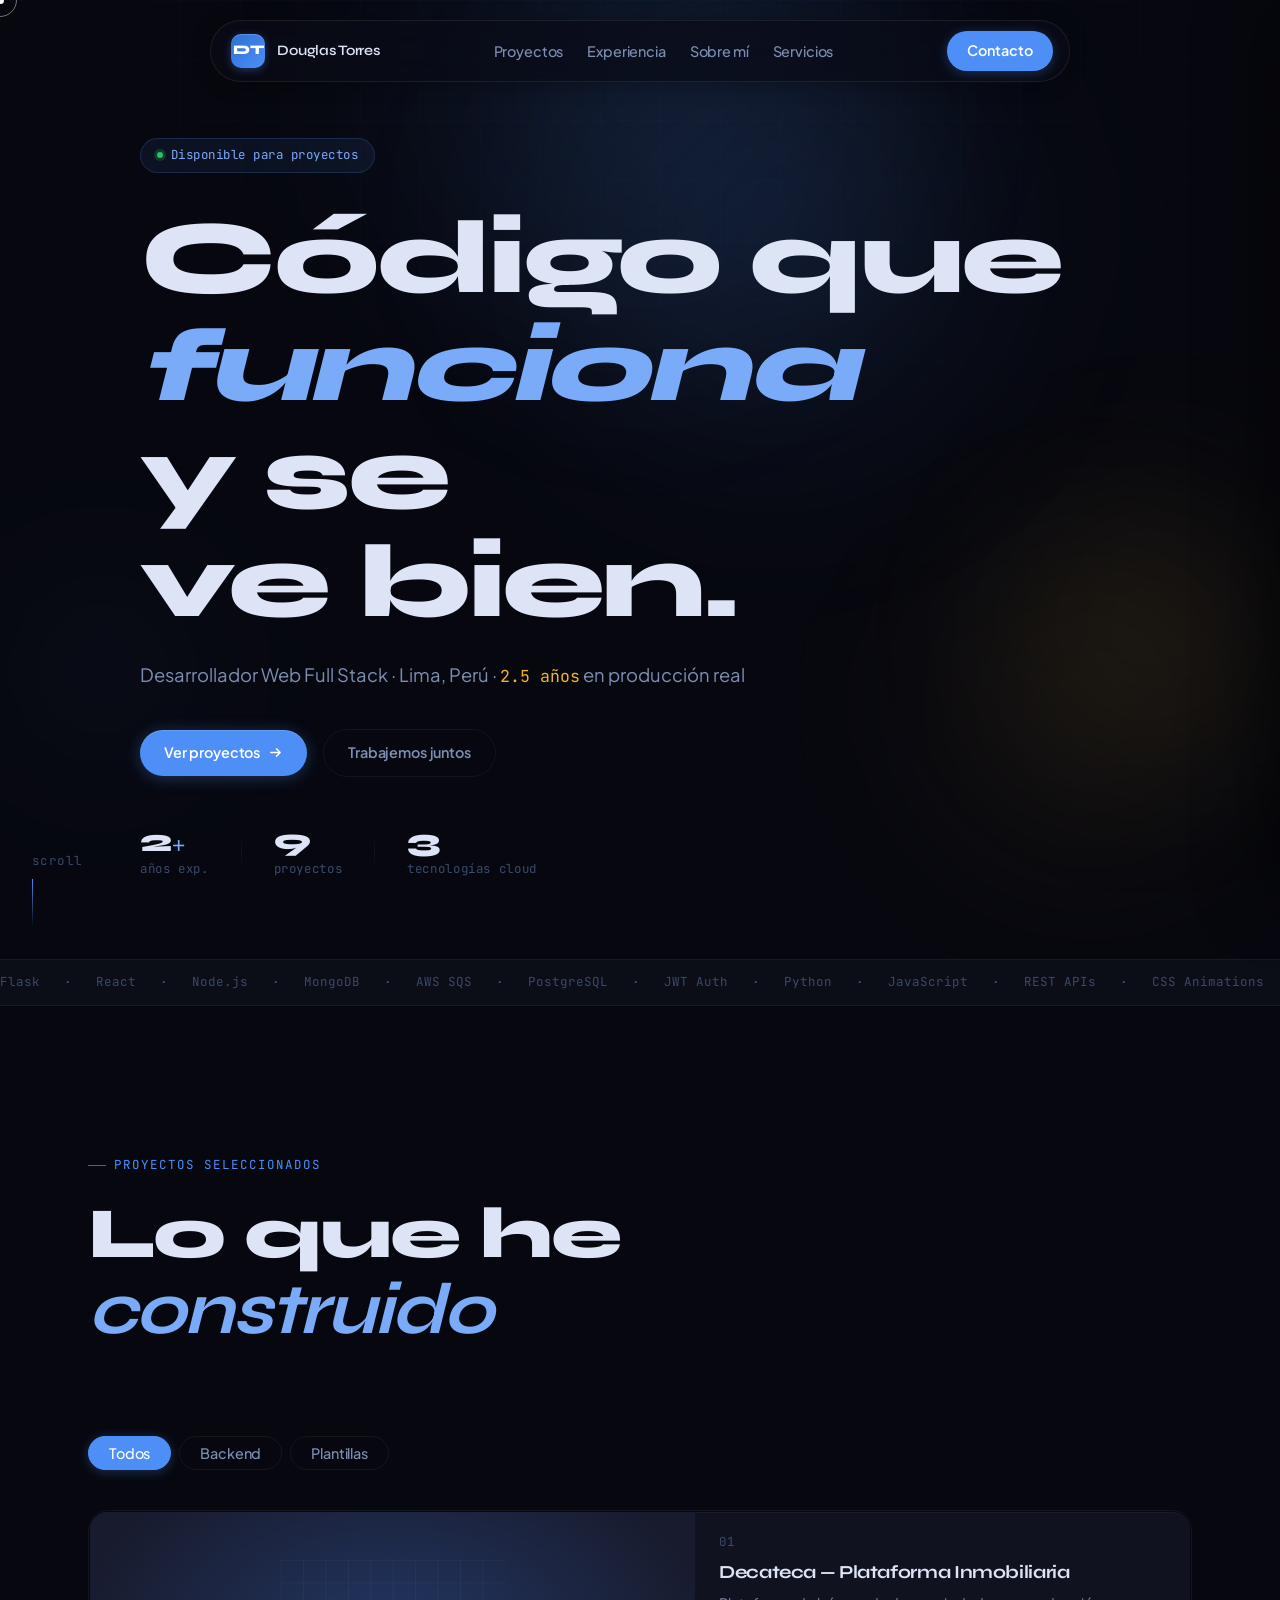
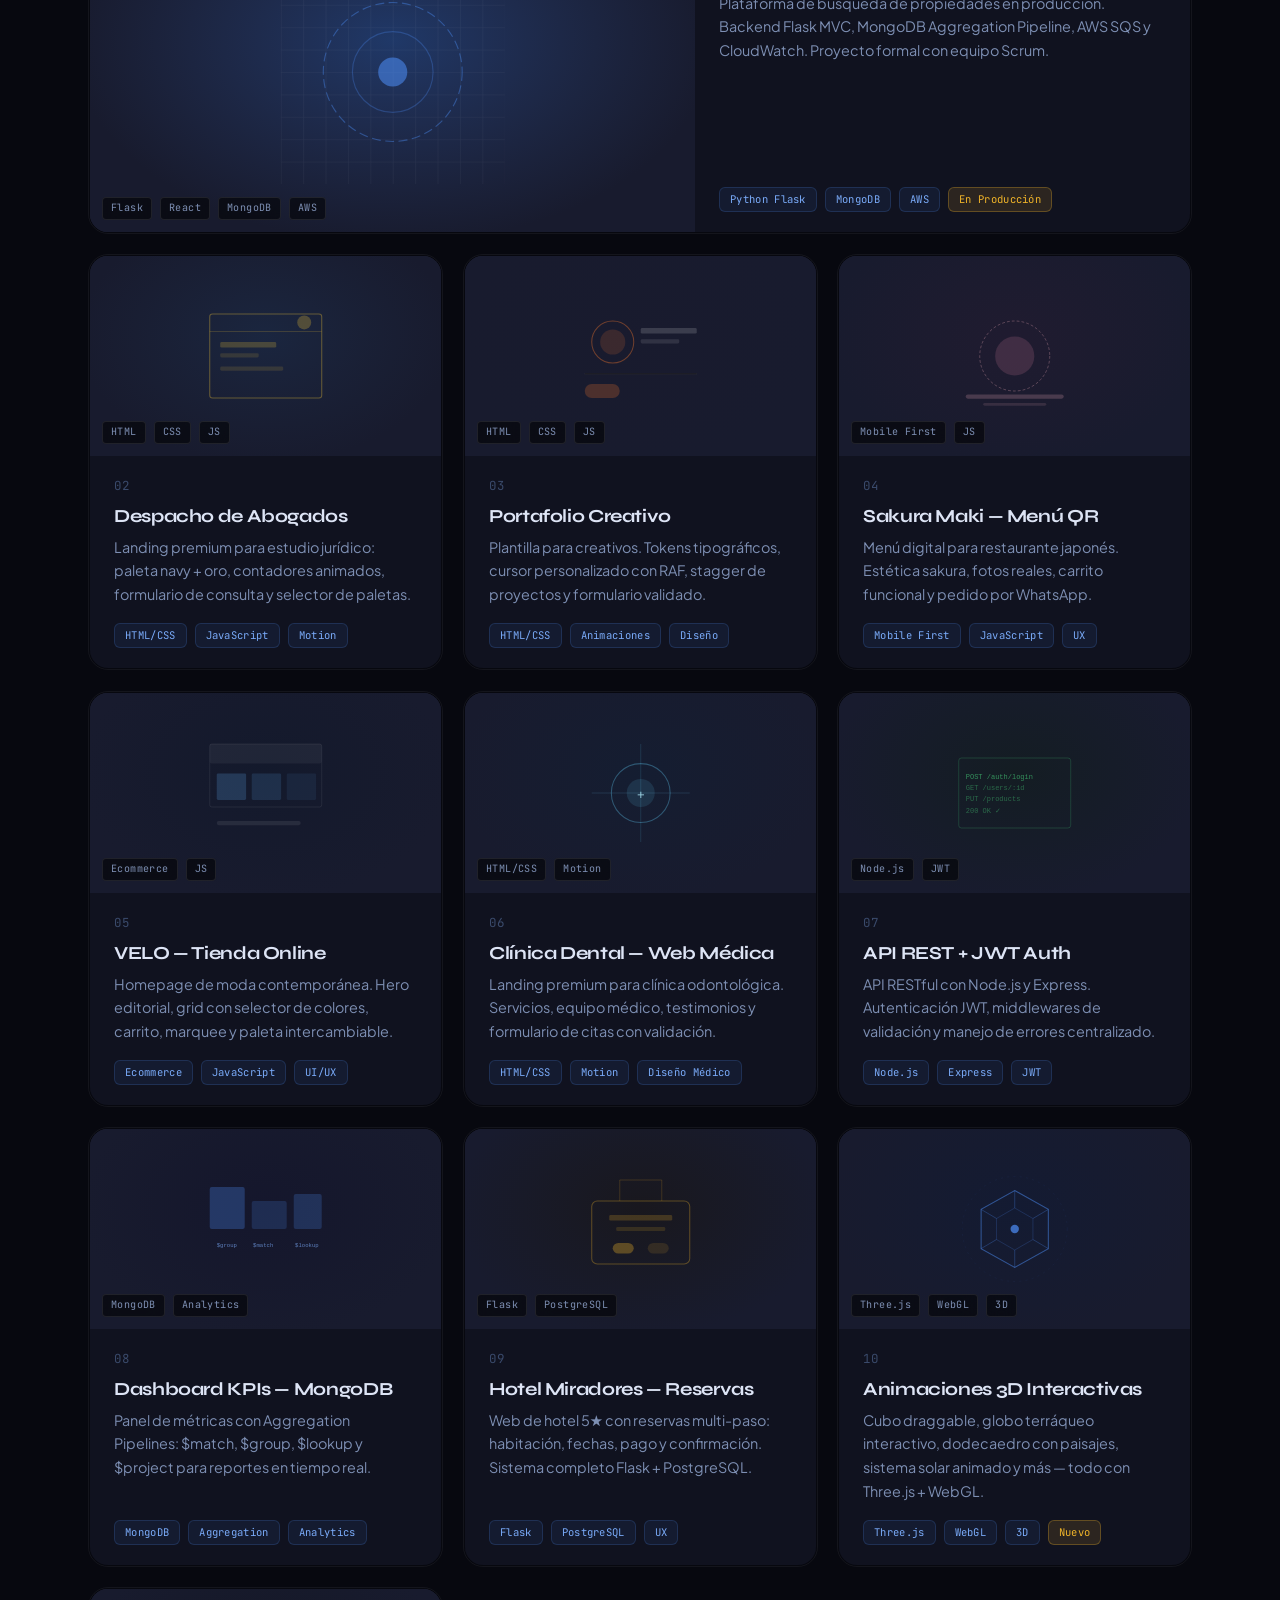
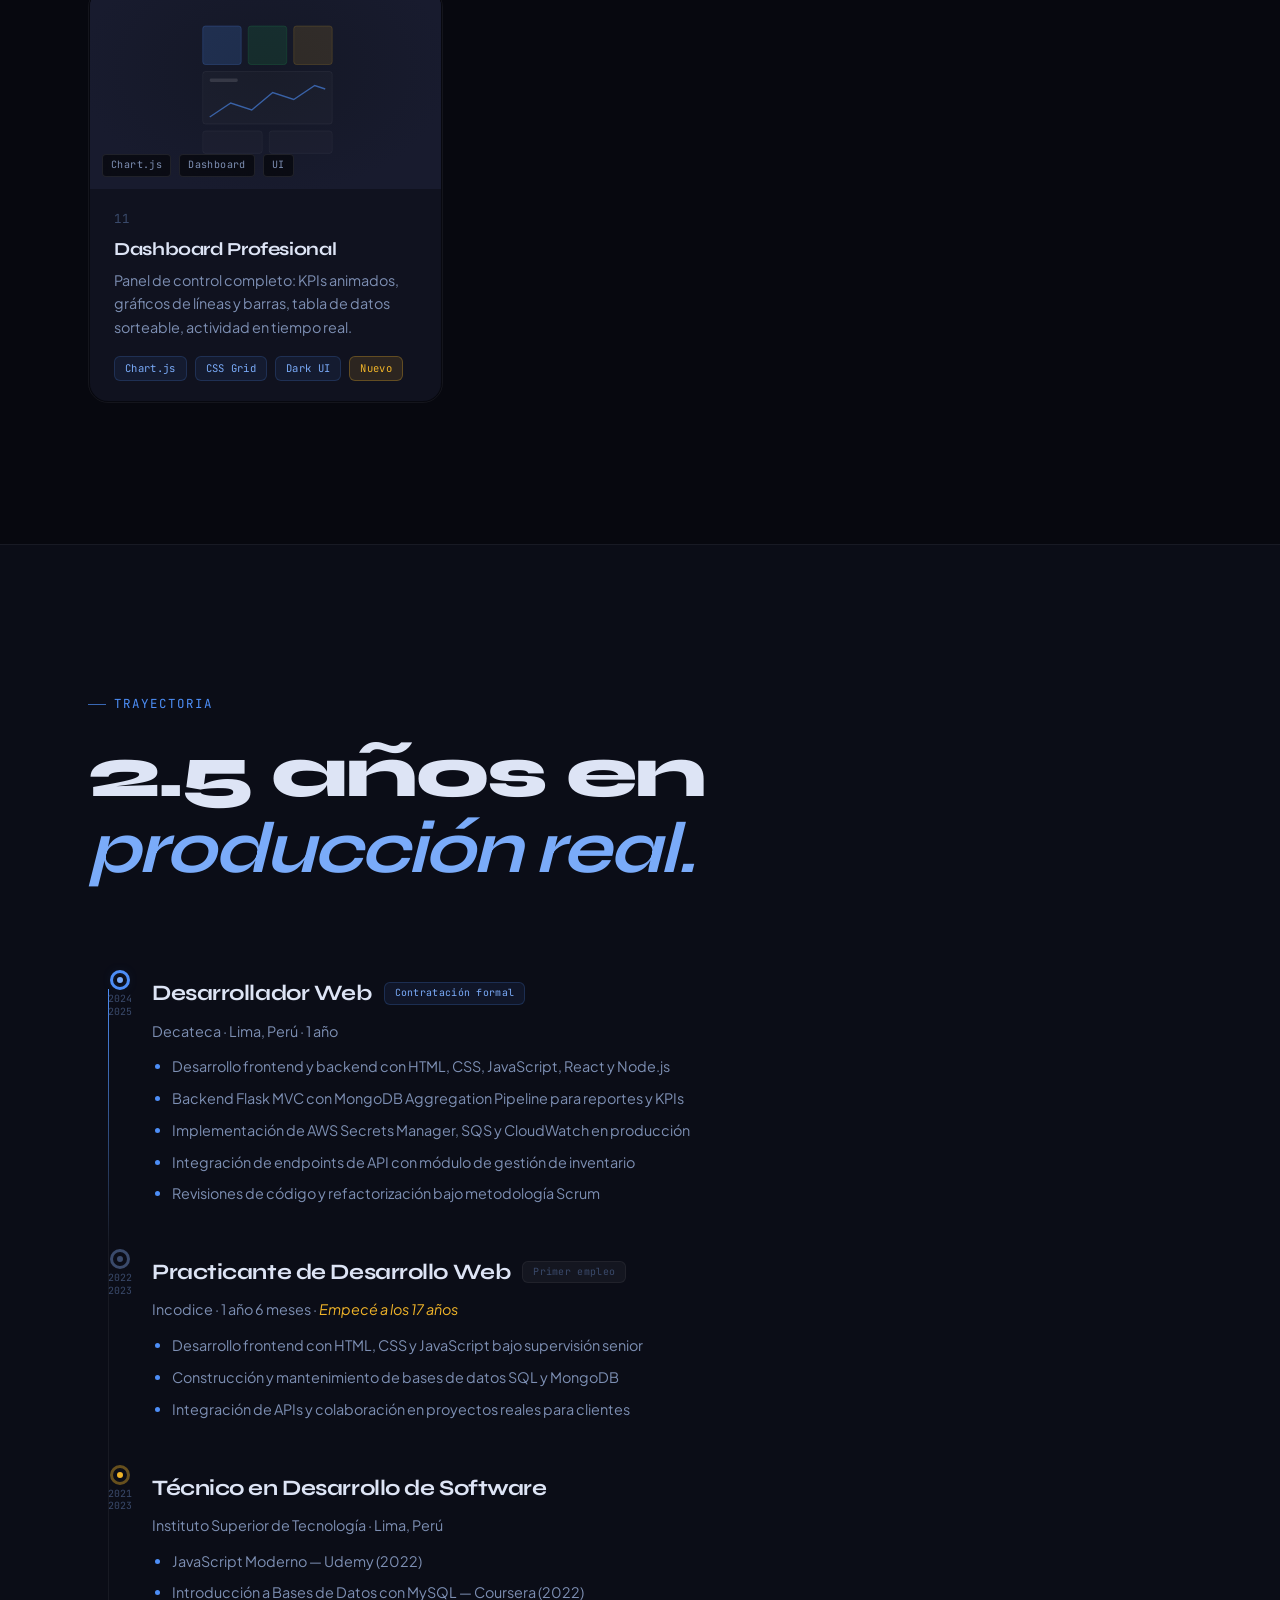
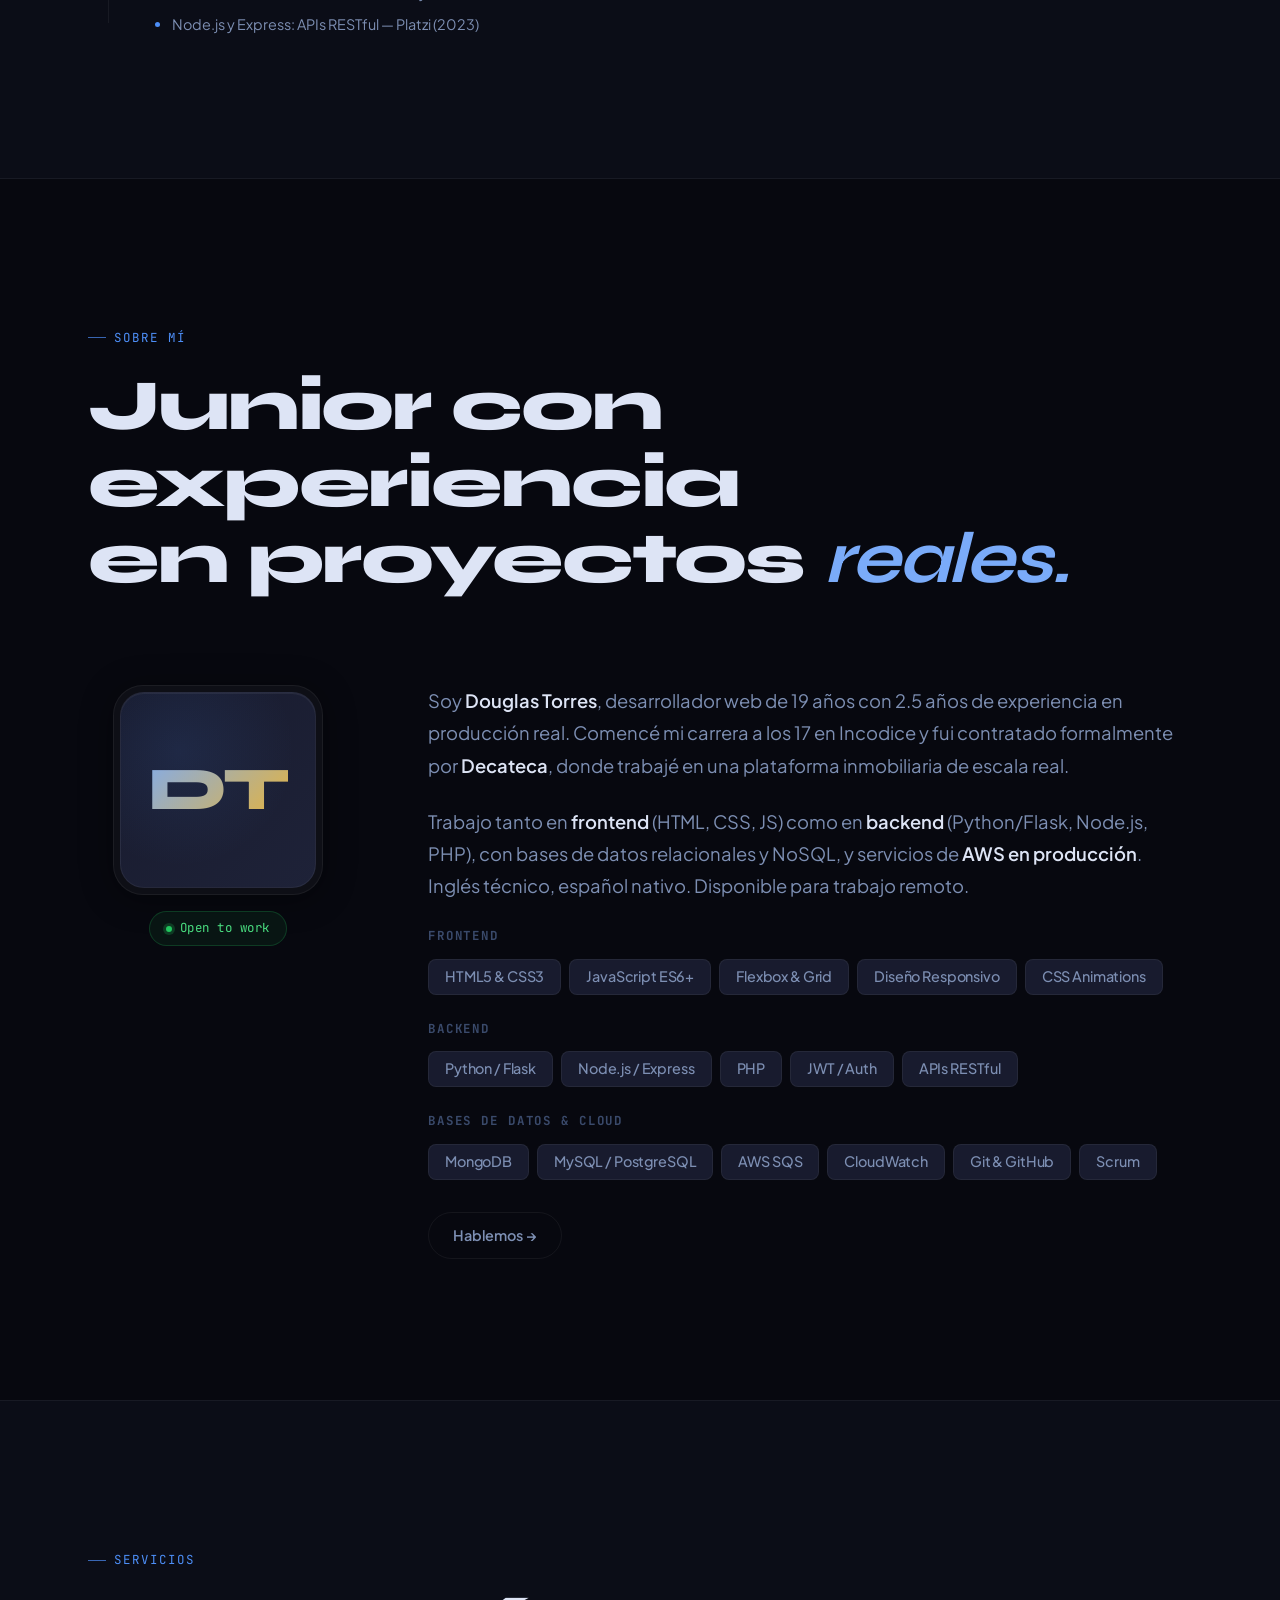
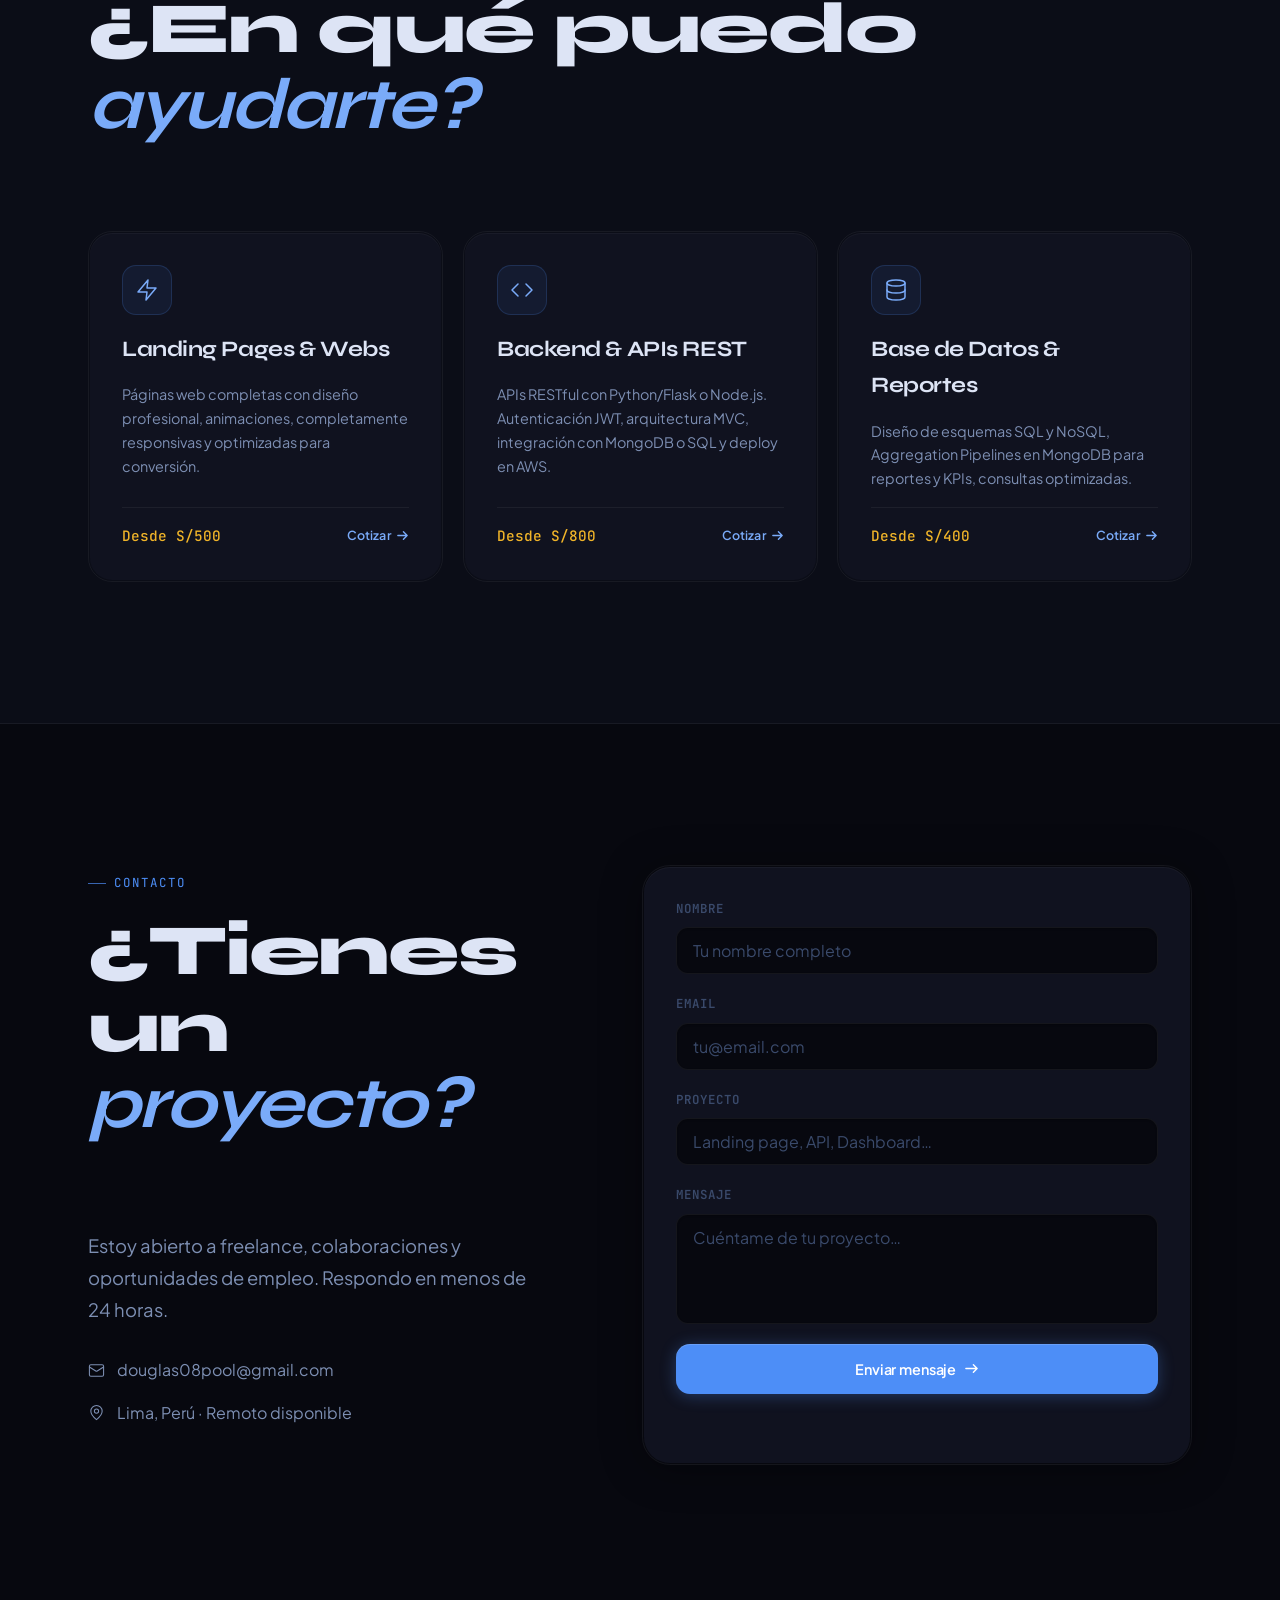
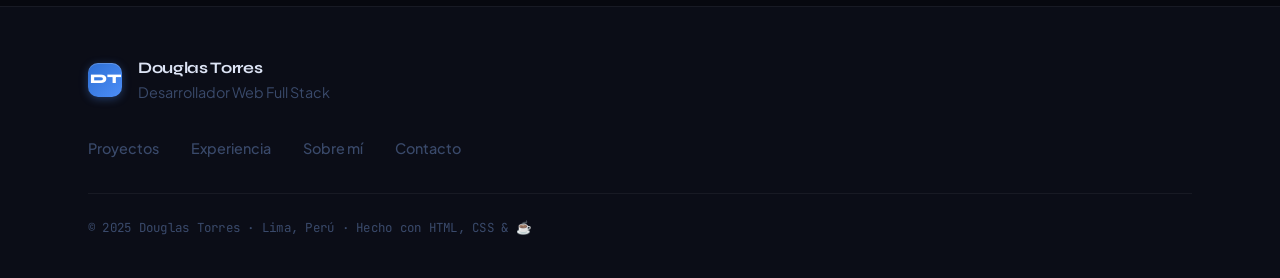
==== commit 0e0b1390: "Redesign completo: Midnight Blue + Electric Blue + Amber Gold - Paleta profesional: fondo #07080f, p" ====
--- a/index.html
+++ b/index.html
@@ -8,7 +8,7 @@
 
   <link rel="preconnect" href="https://fonts.googleapis.com" />
   <link rel="preconnect" href="https://fonts.gstatic.com" crossorigin />
-  <link href="https://fonts.googleapis.com/css2?family=Inter:wght@300;400;500;600;700&family=Playfair+Display:ital,wght@0,700;0,900;1,400;1,700&family=JetBrains+Mono:wght@400;500&display=swap" rel="stylesheet" />
+  <link href="https://fonts.googleapis.com/css2?family=Syne:wght@400;500;600;700;800&family=Plus+Jakarta+Sans:ital,wght@0,300;0,400;0,500;0,600;0,700;1,400&family=JetBrains+Mono:wght@400;500&display=swap" rel="stylesheet" />
   <link rel="stylesheet" href="css/style.css" />
 </head>
 <body>
@@ -20,7 +20,7 @@
   <div id="cursor-dot"  aria-hidden="true"></div>
   <div id="cursor-ring" aria-hidden="true"></div>
 
-  <!-- ══ NAVIGATION ══════════════════════════════════════════════════ -->
+  <!-- ══ NAVIGATION — Floating Island Pill ══════════════════════ -->
   <nav id="nav" role="navigation" aria-label="Navegación principal">
     <a href="#hero" class="nav-logo" aria-label="Ir al inicio">
       <span class="nav-logo-dt">DT</span>
@@ -32,8 +32,9 @@
       <li><a href="#experience">Experiencia</a></li>
       <li><a href="#about">Sobre mí</a></li>
       <li><a href="#services">Servicios</a></li>
-      <li><a href="#contact" class="nav-cta">Contacto</a></li>
     </ul>
+
+    <a href="#contact" class="nav-cta">Contacto</a>
 
     <button class="nav-burger" id="nav-burger" aria-label="Abrir menú" aria-expanded="false" aria-controls="mobile-menu">
       <span></span><span></span>
@@ -53,14 +54,14 @@
   </div>
   <div id="mobile-overlay" class="mobile-overlay"></div>
 
-  <!-- ══ HERO ════════════════════════════════════════════════════════ -->
+  <!-- ══ HERO ════════════════════════════════════════════════════ -->
   <section id="hero" aria-label="Presentación">
-    <!-- Animated background orbs -->
     <div class="hero-bg" aria-hidden="true">
       <div class="orb orb-1"></div>
       <div class="orb orb-2"></div>
       <div class="orb orb-3"></div>
     </div>
+    <div class="hero-grid" aria-hidden="true"></div>
 
     <div class="hero-inner">
       <div class="hero-eyebrow">
@@ -82,7 +83,7 @@
       <div class="hero-ctas">
         <a href="#work" class="btn btn-primary" data-magnetic>
           Ver proyectos
-          <svg width="16" height="16" viewBox="0 0 16 16" fill="none" aria-hidden="true">
+          <svg width="15" height="15" viewBox="0 0 16 16" fill="none" aria-hidden="true">
             <path d="M3 8h10M9 4l4 4-4 4" stroke="currentColor" stroke-width="1.5" stroke-linecap="round" stroke-linejoin="round"/>
           </svg>
         </a>
@@ -113,7 +114,7 @@
     </a>
   </section>
 
-  <!-- ══ MARQUEE BAND ═══════════════════════════════════════════════ -->
+  <!-- ══ MARQUEE BAND ═══════════════════════════════════════════ -->
   <div class="marquee-band" aria-hidden="true">
     <div class="marquee-track">
       <span>Flask</span><span class="dot">·</span>
@@ -128,8 +129,6 @@
       <span>REST APIs</span><span class="dot">·</span>
       <span>CSS Animations</span><span class="dot">·</span>
       <span>Diseño Responsivo</span><span class="dot">·</span>
-
-      <!-- Repeat for seamless loop -->
       <span>Flask</span><span class="dot">·</span>
       <span>React</span><span class="dot">·</span>
       <span>Node.js</span><span class="dot">·</span>
@@ -145,13 +144,12 @@
     </div>
   </div>
 
-  <!-- ══ WORK ════════════════════════════════════════════════════════ -->
+  <!-- ══ WORK ══════════════════════════════════════════════════ -->
   <section id="work" class="section" aria-labelledby="work-heading">
     <div class="section-inner">
       <div class="section-label" data-reveal>Proyectos seleccionados</div>
       <h2 class="section-title" id="work-heading" data-reveal>Lo que he<br /><em>construido</em></h2>
 
-      <!-- Filter tabs -->
       <div class="work-filters" role="tablist" aria-label="Filtrar proyectos" data-reveal>
         <button class="work-filter active" role="tab" aria-selected="true"  data-filter="all">Todos</button>
         <button class="work-filter"        role="tab" aria-selected="false" data-filter="backend">Backend</button>
@@ -160,315 +158,337 @@
 
       <div class="work-grid">
 
-        <!-- Project 01 — BACKEND -->
+        <!-- Project 01 — BACKEND FEATURED -->
         <article class="project-card project-card--featured" data-reveal data-tilt data-category="backend">
-          <div class="project-thumb">
-            <div class="project-thumb-bg" style="--thumb-color: #7c3aed;"></div>
-            <div class="project-thumb-pattern" aria-hidden="true">
-              <svg viewBox="0 0 200 200" xmlns="http://www.w3.org/2000/svg">
-                <defs>
-                  <pattern id="grid1" width="20" height="20" patternUnits="userSpaceOnUse">
-                    <path d="M 20 0 L 0 0 0 20" fill="none" stroke="rgba(255,255,255,0.08)" stroke-width="1"/>
-                  </pattern>
-                </defs>
-                <rect width="200" height="200" fill="url(#grid1)"/>
-                <circle cx="100" cy="100" r="60" fill="none" stroke="rgba(139,92,246,0.4)" stroke-width="1" stroke-dasharray="8 4"/>
-                <circle cx="100" cy="100" r="35" fill="none" stroke="rgba(139,92,246,0.3)" stroke-width="1"/>
-                <circle cx="100" cy="100" r="12" fill="rgba(139,92,246,0.5)"/>
-              </svg>
-            </div>
-            <div class="project-thumb-tags">
-              <span>Flask</span><span>React</span><span>MongoDB</span><span>AWS</span>
-            </div>
-            <div class="project-overlay">
-              <span class="overlay-cta">Ver proyecto →</span>
-            </div>
-          </div>
-          <div class="project-meta">
-            <span class="project-number">01</span>
-            <h3 class="project-title">Decateca — Plataforma Inmobiliaria</h3>
-            <p class="project-desc">Plataforma de búsqueda de propiedades en producción. Backend Flask MVC, MongoDB Aggregation Pipeline, AWS SQS y CloudWatch. Proyecto formal con equipo Scrum.</p>
-            <div class="project-tags">
-              <span class="tag">Python Flask</span>
-              <span class="tag">MongoDB</span>
-              <span class="tag">AWS</span>
-              <span class="tag tag--featured">En Producción</span>
+          <div class="project-card-inner">
+            <div class="project-thumb">
+              <div class="project-thumb-bg" style="--thumb-color: #2d6fd4;"></div>
+              <div class="project-thumb-pattern" aria-hidden="true">
+                <svg viewBox="0 0 200 200" xmlns="http://www.w3.org/2000/svg">
+                  <defs>
+                    <pattern id="grid1" width="20" height="20" patternUnits="userSpaceOnUse">
+                      <path d="M 20 0 L 0 0 0 20" fill="none" stroke="rgba(255,255,255,0.06)" stroke-width="1"/>
+                    </pattern>
+                  </defs>
+                  <rect width="200" height="200" fill="url(#grid1)"/>
+                  <circle cx="100" cy="100" r="62" fill="none" stroke="rgba(77,142,247,0.4)" stroke-width="1" stroke-dasharray="8 4"/>
+                  <circle cx="100" cy="100" r="36" fill="none" stroke="rgba(77,142,247,0.28)" stroke-width="1"/>
+                  <circle cx="100" cy="100" r="13" fill="rgba(77,142,247,0.55)"/>
+                </svg>
+              </div>
+              <div class="project-thumb-tags">
+                <span>Flask</span><span>React</span><span>MongoDB</span><span>AWS</span>
+              </div>
+              <div class="project-overlay">
+                <span class="overlay-cta">Ver proyecto →</span>
+              </div>
+            </div>
+            <div class="project-meta">
+              <span class="project-number">01</span>
+              <h3 class="project-title">Decateca — Plataforma Inmobiliaria</h3>
+              <p class="project-desc">Plataforma de búsqueda de propiedades en producción. Backend Flask MVC, MongoDB Aggregation Pipeline, AWS SQS y CloudWatch. Proyecto formal con equipo Scrum.</p>
+              <div class="project-tags">
+                <span class="tag">Python Flask</span>
+                <span class="tag">MongoDB</span>
+                <span class="tag">AWS</span>
+                <span class="tag tag--featured">En Producción</span>
+              </div>
             </div>
           </div>
         </article>
 
         <!-- Project 02 — TEMPLATE -->
         <article class="project-card" data-reveal data-tilt data-category="template" data-href="templates/landing-negocio-local.html">
-          <div class="project-thumb">
-            <div class="project-thumb-bg" style="--thumb-color: #1e3a5f;"></div>
-            <div class="project-thumb-pattern" aria-hidden="true">
-              <svg viewBox="0 0 200 200" xmlns="http://www.w3.org/2000/svg">
-                <rect x="20" y="40" width="160" height="120" rx="4" fill="none" stroke="rgba(212,175,55,0.4)" stroke-width="1.5"/>
-                <line x1="20" y1="65" x2="180" y2="65" stroke="rgba(212,175,55,0.3)" stroke-width="1"/>
-                <rect x="35" y="80" width="80" height="8" rx="2" fill="rgba(212,175,55,0.25)"/>
-                <rect x="35" y="96" width="55" height="6" rx="2" fill="rgba(212,175,55,0.15)"/>
-                <rect x="35" y="115" width="90" height="6" rx="2" fill="rgba(212,175,55,0.15)"/>
-                <circle cx="155" cy="52" r="10" fill="rgba(212,175,55,0.3)"/>
-              </svg>
-            </div>
-            <div class="project-thumb-tags"><span>HTML</span><span>CSS</span><span>JS</span></div>
-            <div class="project-overlay"><span class="overlay-cta">Abrir plantilla →</span></div>
-          </div>
-          <div class="project-meta">
-            <span class="project-number">02</span>
-            <h3 class="project-title">Despacho de Abogados</h3>
-            <p class="project-desc">Landing premium para estudio jurídico: paleta navy + oro, contadores animados, formulario de consulta y selector de paletas.</p>
-            <div class="project-tags">
-              <span class="tag">HTML/CSS</span><span class="tag">JavaScript</span><span class="tag">Motion</span>
+          <div class="project-card-inner">
+            <div class="project-thumb">
+              <div class="project-thumb-bg" style="--thumb-color: #1e3a5f;"></div>
+              <div class="project-thumb-pattern" aria-hidden="true">
+                <svg viewBox="0 0 200 200" xmlns="http://www.w3.org/2000/svg">
+                  <rect x="20" y="40" width="160" height="120" rx="4" fill="none" stroke="rgba(212,175,55,0.4)" stroke-width="1.5"/>
+                  <line x1="20" y1="65" x2="180" y2="65" stroke="rgba(212,175,55,0.3)" stroke-width="1"/>
+                  <rect x="35" y="80" width="80" height="8" rx="2" fill="rgba(212,175,55,0.25)"/>
+                  <rect x="35" y="96" width="55" height="6" rx="2" fill="rgba(212,175,55,0.15)"/>
+                  <rect x="35" y="115" width="90" height="6" rx="2" fill="rgba(212,175,55,0.15)"/>
+                  <circle cx="155" cy="52" r="10" fill="rgba(212,175,55,0.3)"/>
+                </svg>
+              </div>
+              <div class="project-thumb-tags"><span>HTML</span><span>CSS</span><span>JS</span></div>
+              <div class="project-overlay"><span class="overlay-cta">Abrir plantilla →</span></div>
+            </div>
+            <div class="project-meta">
+              <span class="project-number">02</span>
+              <h3 class="project-title">Despacho de Abogados</h3>
+              <p class="project-desc">Landing premium para estudio jurídico: paleta navy + oro, contadores animados, formulario de consulta y selector de paletas.</p>
+              <div class="project-tags">
+                <span class="tag">HTML/CSS</span><span class="tag">JavaScript</span><span class="tag">Motion</span>
+              </div>
             </div>
           </div>
         </article>
 
         <!-- Project 03 — TEMPLATE -->
         <article class="project-card" data-reveal data-tilt data-category="template" data-href="templates/portfolio-creativo.html">
-          <div class="project-thumb">
-            <div class="project-thumb-bg" style="--thumb-color: #1a1a2e;"></div>
-            <div class="project-thumb-pattern" aria-hidden="true">
-              <svg viewBox="0 0 200 200" xmlns="http://www.w3.org/2000/svg">
-                <circle cx="60" cy="80" r="30" fill="none" stroke="rgba(196,98,45,0.5)" stroke-width="1.5"/>
-                <circle cx="60" cy="80" r="18" fill="rgba(196,98,45,0.2)"/>
-                <rect x="100" y="60" width="80" height="8" rx="2" fill="rgba(255,255,255,0.15)"/>
-                <rect x="100" y="76" width="55" height="6" rx="2" fill="rgba(255,255,255,0.1)"/>
-                <rect x="20" y="125" width="160" height="1" stroke="rgba(255,255,255,0.08)"/>
-                <rect x="20" y="140" width="50" height="20" rx="10" fill="rgba(196,98,45,0.3)"/>
-              </svg>
-            </div>
-            <div class="project-thumb-tags"><span>HTML</span><span>CSS</span><span>JS</span></div>
-            <div class="project-overlay"><span class="overlay-cta">Abrir plantilla →</span></div>
-          </div>
-          <div class="project-meta">
-            <span class="project-number">03</span>
-            <h3 class="project-title">Portafolio Creativo</h3>
-            <p class="project-desc">Plantilla para creativos. Tokens tipográficos, cursor personalizado con RAF, stagger de proyectos y formulario validado.</p>
-            <div class="project-tags">
-              <span class="tag">HTML/CSS</span><span class="tag">Animaciones</span><span class="tag">Diseño</span>
+          <div class="project-card-inner">
+            <div class="project-thumb">
+              <div class="project-thumb-bg" style="--thumb-color: #1a1a2e;"></div>
+              <div class="project-thumb-pattern" aria-hidden="true">
+                <svg viewBox="0 0 200 200" xmlns="http://www.w3.org/2000/svg">
+                  <circle cx="60" cy="80" r="30" fill="none" stroke="rgba(196,98,45,0.5)" stroke-width="1.5"/>
+                  <circle cx="60" cy="80" r="18" fill="rgba(196,98,45,0.2)"/>
+                  <rect x="100" y="60" width="80" height="8" rx="2" fill="rgba(255,255,255,0.15)"/>
+                  <rect x="100" y="76" width="55" height="6" rx="2" fill="rgba(255,255,255,0.1)"/>
+                  <rect x="20" y="125" width="160" height="1" stroke="rgba(255,255,255,0.08)"/>
+                  <rect x="20" y="140" width="50" height="20" rx="10" fill="rgba(196,98,45,0.3)"/>
+                </svg>
+              </div>
+              <div class="project-thumb-tags"><span>HTML</span><span>CSS</span><span>JS</span></div>
+              <div class="project-overlay"><span class="overlay-cta">Abrir plantilla →</span></div>
+            </div>
+            <div class="project-meta">
+              <span class="project-number">03</span>
+              <h3 class="project-title">Portafolio Creativo</h3>
+              <p class="project-desc">Plantilla para creativos. Tokens tipográficos, cursor personalizado con RAF, stagger de proyectos y formulario validado.</p>
+              <div class="project-tags">
+                <span class="tag">HTML/CSS</span><span class="tag">Animaciones</span><span class="tag">Diseño</span>
+              </div>
             </div>
           </div>
         </article>
 
         <!-- Project 04 — TEMPLATE -->
         <article class="project-card" data-reveal data-tilt data-category="template" data-href="templates/menu-digital-restaurante.html">
-          <div class="project-thumb">
-            <div class="project-thumb-bg" style="--thumb-color: #2d1b33;"></div>
-            <div class="project-thumb-pattern" aria-hidden="true">
-              <svg viewBox="0 0 200 200" xmlns="http://www.w3.org/2000/svg">
-                <circle cx="100" cy="100" r="50" fill="none" stroke="rgba(255,182,193,0.4)" stroke-width="1" stroke-dasharray="4 3"/>
-                <text x="100" y="108" text-anchor="middle" font-size="32" fill="rgba(255,150,180,0.7)">🌸</text>
-                <rect x="30" y="155" width="140" height="6" rx="3" fill="rgba(255,182,193,0.2)"/>
-                <rect x="55" y="167" width="90" height="4" rx="2" fill="rgba(255,182,193,0.12)"/>
-              </svg>
-            </div>
-            <div class="project-thumb-tags"><span>Mobile First</span><span>JS</span></div>
-            <div class="project-overlay"><span class="overlay-cta">Abrir plantilla →</span></div>
-          </div>
-          <div class="project-meta">
-            <span class="project-number">04</span>
-            <h3 class="project-title">Sakura Maki — Menú QR</h3>
-            <p class="project-desc">Menú digital para restaurante japonés. Estética sakura, fotos reales, carrito funcional y pedido por WhatsApp.</p>
-            <div class="project-tags">
-              <span class="tag">Mobile First</span><span class="tag">JavaScript</span><span class="tag">UX</span>
+          <div class="project-card-inner">
+            <div class="project-thumb">
+              <div class="project-thumb-bg" style="--thumb-color: #2d1b33;"></div>
+              <div class="project-thumb-pattern" aria-hidden="true">
+                <svg viewBox="0 0 200 200" xmlns="http://www.w3.org/2000/svg">
+                  <circle cx="100" cy="100" r="50" fill="none" stroke="rgba(255,182,193,0.4)" stroke-width="1" stroke-dasharray="4 3"/>
+                  <circle cx="100" cy="100" r="28" fill="rgba(255,150,180,0.15)"/>
+                  <rect x="30" y="155" width="140" height="6" rx="3" fill="rgba(255,182,193,0.2)"/>
+                  <rect x="55" y="167" width="90" height="4" rx="2" fill="rgba(255,182,193,0.12)"/>
+                </svg>
+              </div>
+              <div class="project-thumb-tags"><span>Mobile First</span><span>JS</span></div>
+              <div class="project-overlay"><span class="overlay-cta">Abrir plantilla →</span></div>
+            </div>
+            <div class="project-meta">
+              <span class="project-number">04</span>
+              <h3 class="project-title">Sakura Maki — Menú QR</h3>
+              <p class="project-desc">Menú digital para restaurante japonés. Estética sakura, fotos reales, carrito funcional y pedido por WhatsApp.</p>
+              <div class="project-tags">
+                <span class="tag">Mobile First</span><span class="tag">JavaScript</span><span class="tag">UX</span>
+              </div>
             </div>
           </div>
         </article>
 
         <!-- Project 05 — TEMPLATE -->
         <article class="project-card" data-reveal data-tilt data-category="template" data-href="templates/producto-ecommerce.html">
-          <div class="project-thumb">
-            <div class="project-thumb-bg" style="--thumb-color: #0a1628;"></div>
-            <div class="project-thumb-pattern" aria-hidden="true">
-              <svg viewBox="0 0 200 200" xmlns="http://www.w3.org/2000/svg">
-                <rect x="20" y="30" width="160" height="90" rx="3" fill="none" stroke="rgba(255,255,255,0.12)" stroke-width="1"/>
-                <rect x="20" y="30" width="160" height="28" rx="3" fill="rgba(255,255,255,0.06)"/>
-                <rect x="30" y="72" width="42" height="38" rx="2" fill="rgba(100,180,255,0.2)"/>
-                <rect x="80" y="72" width="42" height="38" rx="2" fill="rgba(100,180,255,0.15)"/>
-                <rect x="130" y="72" width="42" height="38" rx="2" fill="rgba(100,180,255,0.1)"/>
-                <rect x="30" y="140" width="120" height="6" rx="3" fill="rgba(255,255,255,0.1)"/>
-              </svg>
-            </div>
-            <div class="project-thumb-tags"><span>Ecommerce</span><span>JS</span></div>
-            <div class="project-overlay"><span class="overlay-cta">Abrir plantilla →</span></div>
-          </div>
-          <div class="project-meta">
-            <span class="project-number">05</span>
-            <h3 class="project-title">VELO — Tienda Online</h3>
-            <p class="project-desc">Homepage de moda contemporánea. Hero editorial, grid con selector de colores, carrito, marquee y paleta intercambiable.</p>
-            <div class="project-tags">
-              <span class="tag">Ecommerce</span><span class="tag">JavaScript</span><span class="tag">UI/UX</span>
+          <div class="project-card-inner">
+            <div class="project-thumb">
+              <div class="project-thumb-bg" style="--thumb-color: #0a1628;"></div>
+              <div class="project-thumb-pattern" aria-hidden="true">
+                <svg viewBox="0 0 200 200" xmlns="http://www.w3.org/2000/svg">
+                  <rect x="20" y="30" width="160" height="90" rx="3" fill="none" stroke="rgba(255,255,255,0.1)" stroke-width="1"/>
+                  <rect x="20" y="30" width="160" height="28" rx="3" fill="rgba(255,255,255,0.05)"/>
+                  <rect x="30" y="72" width="42" height="38" rx="2" fill="rgba(100,180,255,0.2)"/>
+                  <rect x="80" y="72" width="42" height="38" rx="2" fill="rgba(100,180,255,0.14)"/>
+                  <rect x="130" y="72" width="42" height="38" rx="2" fill="rgba(100,180,255,0.08)"/>
+                  <rect x="30" y="140" width="120" height="6" rx="3" fill="rgba(255,255,255,0.08)"/>
+                </svg>
+              </div>
+              <div class="project-thumb-tags"><span>Ecommerce</span><span>JS</span></div>
+              <div class="project-overlay"><span class="overlay-cta">Abrir plantilla →</span></div>
+            </div>
+            <div class="project-meta">
+              <span class="project-number">05</span>
+              <h3 class="project-title">VELO — Tienda Online</h3>
+              <p class="project-desc">Homepage de moda contemporánea. Hero editorial, grid con selector de colores, carrito, marquee y paleta intercambiable.</p>
+              <div class="project-tags">
+                <span class="tag">Ecommerce</span><span class="tag">JavaScript</span><span class="tag">UI/UX</span>
+              </div>
             </div>
           </div>
         </article>
 
         <!-- Project 06 — TEMPLATE -->
         <article class="project-card" data-reveal data-tilt data-category="template" data-href="templates/clinica-dental.html">
-          <div class="project-thumb">
-            <div class="project-thumb-bg" style="--thumb-color: #0d2137;"></div>
-            <div class="project-thumb-pattern" aria-hidden="true">
-              <svg viewBox="0 0 200 200" xmlns="http://www.w3.org/2000/svg">
-                <path d="M100 30 L100 170" stroke="rgba(100,210,255,0.2)" stroke-width="1"/>
-                <path d="M30 100 L170 100" stroke="rgba(100,210,255,0.2)" stroke-width="1"/>
-                <circle cx="100" cy="100" r="40" fill="none" stroke="rgba(100,210,255,0.35)" stroke-width="1.5"/>
-                <circle cx="100" cy="100" r="20" fill="rgba(100,210,255,0.15)"/>
-                <text x="100" y="107" text-anchor="middle" font-size="18" fill="rgba(180,240,255,0.8)">+</text>
-              </svg>
-            </div>
-            <div class="project-thumb-tags"><span>HTML/CSS</span><span>Motion</span></div>
-            <div class="project-overlay"><span class="overlay-cta">Abrir plantilla →</span></div>
-          </div>
-          <div class="project-meta">
-            <span class="project-number">06</span>
-            <h3 class="project-title">Clínica Dental — Web Médica</h3>
-            <p class="project-desc">Landing premium para clínica odontológica. Servicios, equipo médico, testimonios y formulario de citas con validación.</p>
-            <div class="project-tags">
-              <span class="tag">HTML/CSS</span><span class="tag">Motion</span><span class="tag">Diseño Médico</span>
+          <div class="project-card-inner">
+            <div class="project-thumb">
+              <div class="project-thumb-bg" style="--thumb-color: #0d2137;"></div>
+              <div class="project-thumb-pattern" aria-hidden="true">
+                <svg viewBox="0 0 200 200" xmlns="http://www.w3.org/2000/svg">
+                  <path d="M100 30 L100 170" stroke="rgba(100,210,255,0.2)" stroke-width="1"/>
+                  <path d="M30 100 L170 100" stroke="rgba(100,210,255,0.2)" stroke-width="1"/>
+                  <circle cx="100" cy="100" r="42" fill="none" stroke="rgba(100,210,255,0.32)" stroke-width="1.5"/>
+                  <circle cx="100" cy="100" r="20" fill="rgba(100,210,255,0.12)"/>
+                  <text x="100" y="107" text-anchor="middle" font-size="18" fill="rgba(180,240,255,0.8)">+</text>
+                </svg>
+              </div>
+              <div class="project-thumb-tags"><span>HTML/CSS</span><span>Motion</span></div>
+              <div class="project-overlay"><span class="overlay-cta">Abrir plantilla →</span></div>
+            </div>
+            <div class="project-meta">
+              <span class="project-number">06</span>
+              <h3 class="project-title">Clínica Dental — Web Médica</h3>
+              <p class="project-desc">Landing premium para clínica odontológica. Servicios, equipo médico, testimonios y formulario de citas con validación.</p>
+              <div class="project-tags">
+                <span class="tag">HTML/CSS</span><span class="tag">Motion</span><span class="tag">Diseño Médico</span>
+              </div>
             </div>
           </div>
         </article>
 
         <!-- Project 07 — BACKEND -->
         <article class="project-card" data-reveal data-tilt data-category="backend">
-          <div class="project-thumb">
-            <div class="project-thumb-bg" style="--thumb-color: #0c1f0c;"></div>
-            <div class="project-thumb-pattern" aria-hidden="true">
-              <svg viewBox="0 0 200 200" xmlns="http://www.w3.org/2000/svg">
-                <rect x="20" y="50" width="160" height="100" rx="4" fill="none" stroke="rgba(74,222,128,0.3)" stroke-width="1"/>
-                <text x="30" y="80" font-size="10" fill="rgba(74,222,128,0.6)" font-family="monospace">POST /auth/login</text>
-                <text x="30" y="96" font-size="10" fill="rgba(74,222,128,0.4)" font-family="monospace">GET  /users/:id</text>
-                <text x="30" y="112" font-size="10" fill="rgba(74,222,128,0.4)" font-family="monospace">PUT  /products</text>
-                <text x="30" y="128" font-size="10" fill="rgba(74,222,128,0.4)" font-family="monospace">200 OK ✓</text>
-              </svg>
-            </div>
-            <div class="project-thumb-tags"><span>Node.js</span><span>JWT</span></div>
-            <div class="project-overlay"><span class="overlay-cta">Ver proyecto →</span></div>
-          </div>
-          <div class="project-meta">
-            <span class="project-number">07</span>
-            <h3 class="project-title">API REST + JWT Auth</h3>
-            <p class="project-desc">API RESTful con Node.js y Express. Autenticación JWT, middlewares de validación y manejo de errores centralizado.</p>
-            <div class="project-tags">
-              <span class="tag">Node.js</span><span class="tag">Express</span><span class="tag">JWT</span>
+          <div class="project-card-inner">
+            <div class="project-thumb">
+              <div class="project-thumb-bg" style="--thumb-color: #0c1f0c;"></div>
+              <div class="project-thumb-pattern" aria-hidden="true">
+                <svg viewBox="0 0 200 200" xmlns="http://www.w3.org/2000/svg">
+                  <rect x="20" y="50" width="160" height="100" rx="4" fill="none" stroke="rgba(74,222,128,0.28)" stroke-width="1"/>
+                  <text x="30" y="80" font-size="10" fill="rgba(74,222,128,0.6)" font-family="monospace">POST /auth/login</text>
+                  <text x="30" y="96" font-size="10" fill="rgba(74,222,128,0.4)" font-family="monospace">GET  /users/:id</text>
+                  <text x="30" y="112" font-size="10" fill="rgba(74,222,128,0.4)" font-family="monospace">PUT  /products</text>
+                  <text x="30" y="128" font-size="10" fill="rgba(74,222,128,0.4)" font-family="monospace">200 OK ✓</text>
+                </svg>
+              </div>
+              <div class="project-thumb-tags"><span>Node.js</span><span>JWT</span></div>
+              <div class="project-overlay"><span class="overlay-cta">Ver proyecto →</span></div>
+            </div>
+            <div class="project-meta">
+              <span class="project-number">07</span>
+              <h3 class="project-title">API REST + JWT Auth</h3>
+              <p class="project-desc">API RESTful con Node.js y Express. Autenticación JWT, middlewares de validación y manejo de errores centralizado.</p>
+              <div class="project-tags">
+                <span class="tag">Node.js</span><span class="tag">Express</span><span class="tag">JWT</span>
+              </div>
             </div>
           </div>
         </article>
 
         <!-- Project 08 — BACKEND -->
         <article class="project-card" data-reveal data-tilt data-category="backend">
-          <div class="project-thumb">
-            <div class="project-thumb-bg" style="--thumb-color: #1a0d2e;"></div>
-            <div class="project-thumb-pattern" aria-hidden="true">
-              <svg viewBox="0 0 200 200" xmlns="http://www.w3.org/2000/svg">
-                <rect x="20" y="40" width="50" height="60" rx="3" fill="rgba(139,92,246,0.3)"/>
-                <rect x="80" y="60" width="50" height="40" rx="3" fill="rgba(139,92,246,0.2)"/>
-                <rect x="140" y="50" width="40" height="50" rx="3" fill="rgba(139,92,246,0.25)"/>
-                <text x="30" y="125" font-size="8" fill="rgba(139,92,246,0.7)" font-family="monospace">$group</text>
-                <text x="82" y="125" font-size="8" fill="rgba(139,92,246,0.7)" font-family="monospace">$match</text>
-                <text x="142" y="125" font-size="8" fill="rgba(139,92,246,0.7)" font-family="monospace">$lookup</text>
-              </svg>
-            </div>
-            <div class="project-thumb-tags"><span>MongoDB</span><span>Analytics</span></div>
-            <div class="project-overlay"><span class="overlay-cta">Ver proyecto →</span></div>
-          </div>
-          <div class="project-meta">
-            <span class="project-number">08</span>
-            <h3 class="project-title">Dashboard KPIs — MongoDB</h3>
-            <p class="project-desc">Panel de métricas con Aggregation Pipelines: $match, $group, $lookup y $project para reportes en tiempo real.</p>
-            <div class="project-tags">
-              <span class="tag">MongoDB</span><span class="tag">Aggregation</span><span class="tag">Analytics</span>
+          <div class="project-card-inner">
+            <div class="project-thumb">
+              <div class="project-thumb-bg" style="--thumb-color: #0e0d28;"></div>
+              <div class="project-thumb-pattern" aria-hidden="true">
+                <svg viewBox="0 0 200 200" xmlns="http://www.w3.org/2000/svg">
+                  <rect x="20" y="40" width="50" height="60" rx="3" fill="rgba(77,142,247,0.28)"/>
+                  <rect x="80" y="60" width="50" height="40" rx="3" fill="rgba(77,142,247,0.18)"/>
+                  <rect x="140" y="50" width="40" height="50" rx="3" fill="rgba(77,142,247,0.22)"/>
+                  <text x="30" y="125" font-size="8" fill="rgba(122,171,249,0.7)" font-family="monospace">$group</text>
+                  <text x="82" y="125" font-size="8" fill="rgba(122,171,249,0.7)" font-family="monospace">$match</text>
+                  <text x="142" y="125" font-size="8" fill="rgba(122,171,249,0.7)" font-family="monospace">$lookup</text>
+                </svg>
+              </div>
+              <div class="project-thumb-tags"><span>MongoDB</span><span>Analytics</span></div>
+              <div class="project-overlay"><span class="overlay-cta">Ver proyecto →</span></div>
+            </div>
+            <div class="project-meta">
+              <span class="project-number">08</span>
+              <h3 class="project-title">Dashboard KPIs — MongoDB</h3>
+              <p class="project-desc">Panel de métricas con Aggregation Pipelines: $match, $group, $lookup y $project para reportes en tiempo real.</p>
+              <div class="project-tags">
+                <span class="tag">MongoDB</span><span class="tag">Aggregation</span><span class="tag">Analytics</span>
+              </div>
             </div>
           </div>
         </article>
 
         <!-- Project 09 — BACKEND -->
         <article class="project-card" data-reveal data-tilt data-category="backend">
-          <div class="project-thumb">
-            <div class="project-thumb-bg" style="--thumb-color: #1a1000;"></div>
-            <div class="project-thumb-pattern" aria-hidden="true">
-              <svg viewBox="0 0 200 200" xmlns="http://www.w3.org/2000/svg">
-                <rect x="30" y="60" width="140" height="90" rx="8" fill="none" stroke="rgba(251,191,36,0.35)" stroke-width="1.5"/>
-                <path d="M70 60 L70 30 L130 30 L130 60" fill="none" stroke="rgba(251,191,36,0.3)" stroke-width="1"/>
-                <rect x="55" y="80" width="90" height="8" rx="2" fill="rgba(251,191,36,0.2)"/>
-                <rect x="65" y="97" width="70" height="6" rx="2" fill="rgba(251,191,36,0.15)"/>
-                <rect x="60" y="120" width="30" height="15" rx="8" fill="rgba(251,191,36,0.35)"/>
-                <rect x="110" y="120" width="30" height="15" rx="8" fill="rgba(251,191,36,0.15)"/>
-              </svg>
-            </div>
-            <div class="project-thumb-tags"><span>Flask</span><span>PostgreSQL</span></div>
-            <div class="project-overlay"><span class="overlay-cta">Ver proyecto →</span></div>
-          </div>
-          <div class="project-meta">
-            <span class="project-number">09</span>
-            <h3 class="project-title">Hotel Miradores — Reservas</h3>
-            <p class="project-desc">Web de hotel 5★ con reservas multi-paso: habitación, fechas, pago y confirmación. Sistema completo Flask + PostgreSQL.</p>
-            <div class="project-tags">
-              <span class="tag">Flask</span><span class="tag">PostgreSQL</span><span class="tag">UX</span>
+          <div class="project-card-inner">
+            <div class="project-thumb">
+              <div class="project-thumb-bg" style="--thumb-color: #1a1000;"></div>
+              <div class="project-thumb-pattern" aria-hidden="true">
+                <svg viewBox="0 0 200 200" xmlns="http://www.w3.org/2000/svg">
+                  <rect x="30" y="60" width="140" height="90" rx="8" fill="none" stroke="rgba(240,180,41,0.32)" stroke-width="1.5"/>
+                  <path d="M70 60 L70 30 L130 30 L130 60" fill="none" stroke="rgba(240,180,41,0.25)" stroke-width="1"/>
+                  <rect x="55" y="80" width="90" height="8" rx="2" fill="rgba(240,180,41,0.2)"/>
+                  <rect x="65" y="97" width="70" height="6" rx="2" fill="rgba(240,180,41,0.14)"/>
+                  <rect x="60" y="120" width="30" height="15" rx="8" fill="rgba(240,180,41,0.32)"/>
+                  <rect x="110" y="120" width="30" height="15" rx="8" fill="rgba(240,180,41,0.12)"/>
+                </svg>
+              </div>
+              <div class="project-thumb-tags"><span>Flask</span><span>PostgreSQL</span></div>
+              <div class="project-overlay"><span class="overlay-cta">Ver proyecto →</span></div>
+            </div>
+            <div class="project-meta">
+              <span class="project-number">09</span>
+              <h3 class="project-title">Hotel Miradores — Reservas</h3>
+              <p class="project-desc">Web de hotel 5★ con reservas multi-paso: habitación, fechas, pago y confirmación. Sistema completo Flask + PostgreSQL.</p>
+              <div class="project-tags">
+                <span class="tag">Flask</span><span class="tag">PostgreSQL</span><span class="tag">UX</span>
+              </div>
             </div>
           </div>
         </article>
 
         <!-- Project 10 — TEMPLATE: 3D Animations -->
         <article class="project-card project-card--new" data-reveal data-tilt data-category="template" data-href="templates/animaciones-3d.html">
-          <div class="project-thumb">
-            <div class="project-thumb-bg" style="--thumb-color: #0a1a3a;"></div>
-            <div class="project-thumb-pattern" aria-hidden="true">
-              <svg viewBox="0 0 200 200" xmlns="http://www.w3.org/2000/svg">
-                <g transform="translate(100,100)">
-                  <polygon points="0,-55 48,-28 48,28 0,55 -48,28 -48,-28" fill="none" stroke="rgba(99,179,237,0.5)" stroke-width="1.5"/>
-                  <polygon points="0,-30 26,-15 26,15 0,30 -26,15 -26,-15" fill="none" stroke="rgba(99,179,237,0.3)" stroke-width="1"/>
-                  <line x1="0" y1="-55" x2="0" y2="-30" stroke="rgba(99,179,237,0.4)" stroke-width="1"/>
-                  <line x1="48" y1="-28" x2="26" y2="-15" stroke="rgba(99,179,237,0.4)" stroke-width="1"/>
-                  <line x1="48" y1="28" x2="26" y2="15" stroke="rgba(99,179,237,0.4)" stroke-width="1"/>
-                  <line x1="0" y1="55" x2="0" y2="30" stroke="rgba(99,179,237,0.4)" stroke-width="1"/>
-                  <line x1="-48" y1="28" x2="-26" y2="15" stroke="rgba(99,179,237,0.4)" stroke-width="1"/>
-                  <line x1="-48" y1="-28" x2="-26" y2="-15" stroke="rgba(99,179,237,0.4)" stroke-width="1"/>
-                  <circle cx="0" cy="0" r="6" fill="rgba(99,179,237,0.7)"/>
-                </g>
-                <circle cx="100" cy="100" r="75" fill="none" stroke="rgba(99,179,237,0.1)" stroke-dasharray="3 6"/>
-              </svg>
-            </div>
-            <div class="project-thumb-tags"><span>Three.js</span><span>WebGL</span><span>3D</span></div>
-            <div class="project-overlay"><span class="overlay-cta">Abrir demo →</span></div>
-          </div>
-          <div class="project-meta">
-            <span class="project-number">10</span>
-            <h3 class="project-title">Animaciones 3D Interactivas</h3>
-            <p class="project-desc">Cubo draggable, globo terráqueo interactivo, dodecaedro con paisajes, sistema solar animado y más — todo con Three.js + WebGL.</p>
-            <div class="project-tags">
-              <span class="tag">Three.js</span><span class="tag">WebGL</span><span class="tag">3D</span>
-              <span class="tag tag--featured">Nuevo</span>
+          <div class="project-card-inner">
+            <div class="project-thumb">
+              <div class="project-thumb-bg" style="--thumb-color: #0a1a3a;"></div>
+              <div class="project-thumb-pattern" aria-hidden="true">
+                <svg viewBox="0 0 200 200" xmlns="http://www.w3.org/2000/svg">
+                  <g transform="translate(100,100)">
+                    <polygon points="0,-55 48,-28 48,28 0,55 -48,28 -48,-28" fill="none" stroke="rgba(77,142,247,0.5)" stroke-width="1.5"/>
+                    <polygon points="0,-30 26,-15 26,15 0,30 -26,15 -26,-15" fill="none" stroke="rgba(77,142,247,0.28)" stroke-width="1"/>
+                    <line x1="0" y1="-55" x2="0" y2="-30" stroke="rgba(77,142,247,0.4)" stroke-width="1"/>
+                    <line x1="48" y1="-28" x2="26" y2="-15" stroke="rgba(77,142,247,0.4)" stroke-width="1"/>
+                    <line x1="48" y1="28" x2="26" y2="15" stroke="rgba(77,142,247,0.4)" stroke-width="1"/>
+                    <line x1="0" y1="55" x2="0" y2="30" stroke="rgba(77,142,247,0.4)" stroke-width="1"/>
+                    <line x1="-48" y1="28" x2="-26" y2="15" stroke="rgba(77,142,247,0.4)" stroke-width="1"/>
+                    <line x1="-48" y1="-28" x2="-26" y2="-15" stroke="rgba(77,142,247,0.4)" stroke-width="1"/>
+                    <circle cx="0" cy="0" r="6" fill="rgba(77,142,247,0.7)"/>
+                  </g>
+                  <circle cx="100" cy="100" r="75" fill="none" stroke="rgba(77,142,247,0.08)" stroke-dasharray="3 6"/>
+                </svg>
+              </div>
+              <div class="project-thumb-tags"><span>Three.js</span><span>WebGL</span><span>3D</span></div>
+              <div class="project-overlay"><span class="overlay-cta">Abrir demo →</span></div>
+            </div>
+            <div class="project-meta">
+              <span class="project-number">10</span>
+              <h3 class="project-title">Animaciones 3D Interactivas</h3>
+              <p class="project-desc">Cubo draggable, globo terráqueo interactivo, dodecaedro con paisajes, sistema solar animado y más — todo con Three.js + WebGL.</p>
+              <div class="project-tags">
+                <span class="tag">Three.js</span><span class="tag">WebGL</span><span class="tag">3D</span>
+                <span class="tag tag--featured">Nuevo</span>
+              </div>
             </div>
           </div>
         </article>
 
         <!-- Project 11 — TEMPLATE: Dashboard Pro -->
         <article class="project-card project-card--new" data-reveal data-tilt data-category="template" data-href="templates/dashboard-pro.html">
-          <div class="project-thumb">
-            <div class="project-thumb-bg" style="--thumb-color: #0d1117;"></div>
-            <div class="project-thumb-pattern" aria-hidden="true">
-              <svg viewBox="0 0 200 200" xmlns="http://www.w3.org/2000/svg">
-                <rect x="10" y="10" width="55" height="55" rx="4" fill="rgba(139,92,246,0.2)" stroke="rgba(139,92,246,0.3)" stroke-width="1"/>
-                <rect x="75" y="10" width="55" height="55" rx="4" fill="rgba(34,197,94,0.15)" stroke="rgba(34,197,94,0.25)" stroke-width="1"/>
-                <rect x="140" y="10" width="55" height="55" rx="4" fill="rgba(249,115,22,0.15)" stroke="rgba(249,115,22,0.25)" stroke-width="1"/>
-                <rect x="10" y="75" width="185" height="75" rx="4" fill="rgba(255,255,255,0.03)" stroke="rgba(255,255,255,0.08)" stroke-width="1"/>
-                <rect x="20" y="85" width="40" height="5" rx="2" fill="rgba(255,255,255,0.15)"/>
-                <polyline points="20,140 50,120 80,130 110,105 140,115 170,95 185,100" fill="none" stroke="rgba(139,92,246,0.6)" stroke-width="2"/>
-                <rect x="10" y="160" width="85" height="32" rx="4" fill="rgba(255,255,255,0.03)" stroke="rgba(255,255,255,0.06)" stroke-width="1"/>
-                <rect x="105" y="160" width="90" height="32" rx="4" fill="rgba(255,255,255,0.03)" stroke="rgba(255,255,255,0.06)" stroke-width="1"/>
-              </svg>
-            </div>
-            <div class="project-thumb-tags"><span>Chart.js</span><span>Dashboard</span><span>UI</span></div>
-            <div class="project-overlay"><span class="overlay-cta">Abrir demo →</span></div>
-          </div>
-          <div class="project-meta">
-            <span class="project-number">11</span>
-            <h3 class="project-title">Dashboard Profesional</h3>
-            <p class="project-desc">Panel de control completo: KPIs animados, gráficos de líneas y barras, tabla de datos sorteable, actividad en tiempo real.</p>
-            <div class="project-tags">
-              <span class="tag">Chart.js</span><span class="tag">CSS Grid</span><span class="tag">Dark UI</span>
-              <span class="tag tag--featured">Nuevo</span>
+          <div class="project-card-inner">
+            <div class="project-thumb">
+              <div class="project-thumb-bg" style="--thumb-color: #0d1117;"></div>
+              <div class="project-thumb-pattern" aria-hidden="true">
+                <svg viewBox="0 0 200 200" xmlns="http://www.w3.org/2000/svg">
+                  <rect x="10" y="10" width="55" height="55" rx="4" fill="rgba(77,142,247,0.18)" stroke="rgba(77,142,247,0.3)" stroke-width="1"/>
+                  <rect x="75" y="10" width="55" height="55" rx="4" fill="rgba(34,197,94,0.12)" stroke="rgba(34,197,94,0.22)" stroke-width="1"/>
+                  <rect x="140" y="10" width="55" height="55" rx="4" fill="rgba(240,180,41,0.12)" stroke="rgba(240,180,41,0.22)" stroke-width="1"/>
+                  <rect x="10" y="75" width="185" height="75" rx="4" fill="rgba(255,255,255,0.02)" stroke="rgba(255,255,255,0.07)" stroke-width="1"/>
+                  <rect x="20" y="85" width="40" height="5" rx="2" fill="rgba(255,255,255,0.12)"/>
+                  <polyline points="20,140 50,120 80,130 110,105 140,115 170,95 185,100" fill="none" stroke="rgba(77,142,247,0.6)" stroke-width="2"/>
+                  <rect x="10" y="160" width="85" height="32" rx="4" fill="rgba(255,255,255,0.02)" stroke="rgba(255,255,255,0.06)" stroke-width="1"/>
+                  <rect x="105" y="160" width="90" height="32" rx="4" fill="rgba(255,255,255,0.02)" stroke="rgba(255,255,255,0.06)" stroke-width="1"/>
+                </svg>
+              </div>
+              <div class="project-thumb-tags"><span>Chart.js</span><span>Dashboard</span><span>UI</span></div>
+              <div class="project-overlay"><span class="overlay-cta">Abrir demo →</span></div>
+            </div>
+            <div class="project-meta">
+              <span class="project-number">11</span>
+              <h3 class="project-title">Dashboard Profesional</h3>
+              <p class="project-desc">Panel de control completo: KPIs animados, gráficos de líneas y barras, tabla de datos sorteable, actividad en tiempo real.</p>
+              <div class="project-tags">
+                <span class="tag">Chart.js</span><span class="tag">CSS Grid</span><span class="tag">Dark UI</span>
+                <span class="tag tag--featured">Nuevo</span>
+              </div>
             </div>
           </div>
         </article>
@@ -477,7 +497,7 @@
     </div>
   </section>
 
-  <!-- ══ EXPERIENCE ══════════════════════════════════════════════════ -->
+  <!-- ══ EXPERIENCE ════════════════════════════════════════════ -->
   <section id="experience" class="section section--alt" aria-labelledby="exp-heading">
     <div class="section-inner">
       <div class="section-label" data-reveal>Trayectoria</div>
@@ -549,7 +569,7 @@
     </div>
   </section>
 
-  <!-- ══ ABOUT ═══════════════════════════════════════════════════════ -->
+  <!-- ══ ABOUT ══════════════════════════════════════════════════ -->
   <section id="about" class="section" aria-labelledby="about-heading">
     <div class="section-inner">
       <div class="section-label" data-reveal>Sobre mí</div>
@@ -559,10 +579,11 @@
 
       <div class="about-grid">
         <div class="about-photo-wrap" data-reveal>
-          <div class="about-photo">
-            <span class="about-initials" aria-label="Iniciales DT">DT</span>
-          </div>
-          <div class="about-photo-ring" aria-hidden="true"></div>
+          <div class="about-photo-shell">
+            <div class="about-photo">
+              <span class="about-initials" aria-label="Iniciales DT">DT</span>
+            </div>
+          </div>
           <div class="about-badge">
             <span class="status-dot"></span>
             Open to work
@@ -622,7 +643,7 @@
     </div>
   </section>
 
-  <!-- ══ SERVICES ════════════════════════════════════════════════════ -->
+  <!-- ══ SERVICES ══════════════════════════════════════════════ -->
   <section id="services" class="section section--alt" aria-labelledby="services-heading">
     <div class="section-inner">
       <div class="section-label" data-reveal>Servicios</div>
@@ -631,59 +652,65 @@
       <div class="services-grid">
 
         <div class="service-card" data-reveal data-tilt>
-          <div class="service-icon-wrap" aria-hidden="true">
-            <svg width="28" height="28" viewBox="0 0 24 24" fill="none" stroke="currentColor" stroke-width="1.5" stroke-linecap="round" stroke-linejoin="round">
-              <path d="M13 2L3 14h9l-1 8 10-12h-9l1-8z"/>
-            </svg>
-          </div>
-          <h3 class="service-title">Landing Pages &amp; Webs</h3>
-          <p class="service-desc">Páginas web completas con diseño profesional, animaciones, completamente responsivas y optimizadas para conversión.</p>
-          <div class="service-footer">
-            <span class="service-price">Desde S/500</span>
-            <a href="#contact" class="service-link">
-              Cotizar
-              <svg width="14" height="14" viewBox="0 0 14 14" fill="none" aria-hidden="true">
-                <path d="M2 7h10M8 3l4 4-4 4" stroke="currentColor" stroke-width="1.5" stroke-linecap="round" stroke-linejoin="round"/>
+          <div class="service-card-inner">
+            <div class="service-icon-wrap" aria-hidden="true">
+              <svg width="24" height="24" viewBox="0 0 24 24" fill="none" stroke="currentColor" stroke-width="1.5" stroke-linecap="round" stroke-linejoin="round">
+                <path d="M13 2L3 14h9l-1 8 10-12h-9l1-8z"/>
               </svg>
-            </a>
+            </div>
+            <h3 class="service-title">Landing Pages &amp; Webs</h3>
+            <p class="service-desc">Páginas web completas con diseño profesional, animaciones, completamente responsivas y optimizadas para conversión.</p>
+            <div class="service-footer">
+              <span class="service-price">Desde S/500</span>
+              <a href="#contact" class="service-link">
+                Cotizar
+                <svg width="13" height="13" viewBox="0 0 14 14" fill="none" aria-hidden="true">
+                  <path d="M2 7h10M8 3l4 4-4 4" stroke="currentColor" stroke-width="1.5" stroke-linecap="round" stroke-linejoin="round"/>
+                </svg>
+              </a>
+            </div>
           </div>
         </div>
 
         <div class="service-card" data-reveal data-tilt>
-          <div class="service-icon-wrap" aria-hidden="true">
-            <svg width="28" height="28" viewBox="0 0 24 24" fill="none" stroke="currentColor" stroke-width="1.5" stroke-linecap="round" stroke-linejoin="round">
-              <polyline points="16 18 22 12 16 6"/><polyline points="8 6 2 12 8 18"/>
-            </svg>
-          </div>
-          <h3 class="service-title">Backend &amp; APIs REST</h3>
-          <p class="service-desc">APIs RESTful con Python/Flask o Node.js. Autenticación JWT, arquitectura MVC, integración con MongoDB o SQL y deploy en AWS.</p>
-          <div class="service-footer">
-            <span class="service-price">Desde S/800</span>
-            <a href="#contact" class="service-link">
-              Cotizar
-              <svg width="14" height="14" viewBox="0 0 14 14" fill="none" aria-hidden="true">
-                <path d="M2 7h10M8 3l4 4-4 4" stroke="currentColor" stroke-width="1.5" stroke-linecap="round" stroke-linejoin="round"/>
+          <div class="service-card-inner">
+            <div class="service-icon-wrap" aria-hidden="true">
+              <svg width="24" height="24" viewBox="0 0 24 24" fill="none" stroke="currentColor" stroke-width="1.5" stroke-linecap="round" stroke-linejoin="round">
+                <polyline points="16 18 22 12 16 6"/><polyline points="8 6 2 12 8 18"/>
               </svg>
-            </a>
+            </div>
+            <h3 class="service-title">Backend &amp; APIs REST</h3>
+            <p class="service-desc">APIs RESTful con Python/Flask o Node.js. Autenticación JWT, arquitectura MVC, integración con MongoDB o SQL y deploy en AWS.</p>
+            <div class="service-footer">
+              <span class="service-price">Desde S/800</span>
+              <a href="#contact" class="service-link">
+                Cotizar
+                <svg width="13" height="13" viewBox="0 0 14 14" fill="none" aria-hidden="true">
+                  <path d="M2 7h10M8 3l4 4-4 4" stroke="currentColor" stroke-width="1.5" stroke-linecap="round" stroke-linejoin="round"/>
+                </svg>
+              </a>
+            </div>
           </div>
         </div>
 
         <div class="service-card" data-reveal data-tilt>
-          <div class="service-icon-wrap" aria-hidden="true">
-            <svg width="28" height="28" viewBox="0 0 24 24" fill="none" stroke="currentColor" stroke-width="1.5" stroke-linecap="round" stroke-linejoin="round">
-              <ellipse cx="12" cy="5" rx="9" ry="3"/><path d="M21 12c0 1.66-4 3-9 3s-9-1.34-9-3"/><path d="M3 5v14c0 1.66 4 3 9 3s9-1.34 9-3V5"/>
-            </svg>
-          </div>
-          <h3 class="service-title">Base de Datos &amp; Reportes</h3>
-          <p class="service-desc">Diseño de esquemas SQL y NoSQL, Aggregation Pipelines en MongoDB para reportes y KPIs, consultas optimizadas.</p>
-          <div class="service-footer">
-            <span class="service-price">Desde S/400</span>
-            <a href="#contact" class="service-link">
-              Cotizar
-              <svg width="14" height="14" viewBox="0 0 14 14" fill="none" aria-hidden="true">
-                <path d="M2 7h10M8 3l4 4-4 4" stroke="currentColor" stroke-width="1.5" stroke-linecap="round" stroke-linejoin="round"/>
+          <div class="service-card-inner">
+            <div class="service-icon-wrap" aria-hidden="true">
+              <svg width="24" height="24" viewBox="0 0 24 24" fill="none" stroke="currentColor" stroke-width="1.5" stroke-linecap="round" stroke-linejoin="round">
+                <ellipse cx="12" cy="5" rx="9" ry="3"/><path d="M21 12c0 1.66-4 3-9 3s-9-1.34-9-3"/><path d="M3 5v14c0 1.66 4 3 9 3s9-1.34 9-3V5"/>
               </svg>
-            </a>
+            </div>
+            <h3 class="service-title">Base de Datos &amp; Reportes</h3>
+            <p class="service-desc">Diseño de esquemas SQL y NoSQL, Aggregation Pipelines en MongoDB para reportes y KPIs, consultas optimizadas.</p>
+            <div class="service-footer">
+              <span class="service-price">Desde S/400</span>
+              <a href="#contact" class="service-link">
+                Cotizar
+                <svg width="13" height="13" viewBox="0 0 14 14" fill="none" aria-hidden="true">
+                  <path d="M2 7h10M8 3l4 4-4 4" stroke="currentColor" stroke-width="1.5" stroke-linecap="round" stroke-linejoin="round"/>
+                </svg>
+              </a>
+            </div>
           </div>
         </div>
 
@@ -691,7 +718,7 @@
     </div>
   </section>
 
-  <!-- ══ CONTACT ═════════════════════════════════════════════════════ -->
+  <!-- ══ CONTACT ═══════════════════════════════════════════════ -->
   <section id="contact" class="section" aria-labelledby="contact-heading">
     <div class="section-inner contact-inner">
       <div class="contact-left">
@@ -705,13 +732,13 @@
         </p>
         <div class="contact-info" data-reveal>
           <a href="mailto:douglas08pool@gmail.com" class="contact-link">
-            <svg width="18" height="18" viewBox="0 0 24 24" fill="none" stroke="currentColor" stroke-width="1.5" stroke-linecap="round" stroke-linejoin="round" aria-hidden="true">
+            <svg width="17" height="17" viewBox="0 0 24 24" fill="none" stroke="currentColor" stroke-width="1.5" stroke-linecap="round" stroke-linejoin="round" aria-hidden="true">
               <rect x="2" y="4" width="20" height="16" rx="2"/><path d="m22 7-8.97 5.7a1.94 1.94 0 0 1-2.06 0L2 7"/>
             </svg>
             douglas08pool@gmail.com
           </a>
           <span class="contact-detail">
-            <svg width="18" height="18" viewBox="0 0 24 24" fill="none" stroke="currentColor" stroke-width="1.5" stroke-linecap="round" stroke-linejoin="round" aria-hidden="true">
+            <svg width="17" height="17" viewBox="0 0 24 24" fill="none" stroke="currentColor" stroke-width="1.5" stroke-linecap="round" stroke-linejoin="round" aria-hidden="true">
               <path d="M20 10c0 6-8 12-8 12s-8-6-8-12a8 8 0 0 1 16 0Z"/><circle cx="12" cy="10" r="3"/>
             </svg>
             Lima, Perú · Remoto disponible
@@ -719,35 +746,37 @@
         </div>
       </div>
 
-      <form class="contact-form" id="contact-form" novalidate data-reveal aria-label="Formulario de contacto">
-        <div class="form-group">
-          <label for="name">Nombre</label>
-          <input type="text" id="name" name="name" placeholder="Tu nombre completo" autocomplete="name" required />
-        </div>
-        <div class="form-group">
-          <label for="email">Email</label>
-          <input type="email" id="email" name="email" placeholder="tu@email.com" autocomplete="email" required />
-        </div>
-        <div class="form-group">
-          <label for="project">Proyecto</label>
-          <input type="text" id="project" name="project" placeholder="Landing page, API, Dashboard…" />
-        </div>
-        <div class="form-group">
-          <label for="message">Mensaje</label>
-          <textarea id="message" name="message" placeholder="Cuéntame de tu proyecto…" rows="4" required></textarea>
-        </div>
-        <button type="submit" class="btn btn-primary btn-full" id="form-submit">
-          Enviar mensaje
-          <svg width="16" height="16" viewBox="0 0 16 16" fill="none" aria-hidden="true">
-            <path d="M2 8h12M10 4l4 4-4 4" stroke="currentColor" stroke-width="1.5" stroke-linecap="round" stroke-linejoin="round"/>
-          </svg>
-        </button>
-        <p class="form-success" id="form-success" role="status" aria-live="polite"></p>
+      <form class="contact-form" id="contact-form" novalidate aria-label="Formulario de contacto">
+        <div class="contact-form-inner">
+          <div class="form-group">
+            <label for="name">Nombre</label>
+            <input type="text" id="name" name="name" placeholder="Tu nombre completo" autocomplete="name" required />
+          </div>
+          <div class="form-group">
+            <label for="email">Email</label>
+            <input type="email" id="email" name="email" placeholder="tu@email.com" autocomplete="email" required />
+          </div>
+          <div class="form-group">
+            <label for="project">Proyecto</label>
+            <input type="text" id="project" name="project" placeholder="Landing page, API, Dashboard…" />
+          </div>
+          <div class="form-group">
+            <label for="message">Mensaje</label>
+            <textarea id="message" name="message" placeholder="Cuéntame de tu proyecto…" rows="4" required></textarea>
+          </div>
+          <button type="submit" class="btn btn-primary btn-full" id="form-submit">
+            Enviar mensaje
+            <svg width="15" height="15" viewBox="0 0 16 16" fill="none" aria-hidden="true">
+              <path d="M2 8h12M10 4l4 4-4 4" stroke="currentColor" stroke-width="1.5" stroke-linecap="round" stroke-linejoin="round"/>
+            </svg>
+          </button>
+          <p class="form-success" id="form-success" role="status" aria-live="polite"></p>
+        </div>
       </form>
     </div>
   </section>
 
-  <!-- ══ FOOTER ══════════════════════════════════════════════════════ -->
+  <!-- ══ FOOTER ════════════════════════════════════════════════ -->
   <footer class="footer" role="contentinfo">
     <div class="footer-inner">
       <div class="footer-logo">
--- a/css/style.css
+++ b/css/style.css
@@ -1,55 +1,68 @@
 /* ═══════════════════════════════════════════════════════════════════
    Douglas Torres — Portfolio Professional
-   Dark studio theme · Violet + Terracotta palette
+   Midnight Blue · Electric Blue + Amber Gold
+   Syne + Plus Jakarta Sans + JetBrains Mono
    ═══════════════════════════════════════════════════════════════════ */
 
 /* ── Design Tokens ─────────────────────────────────────────────── */
 :root {
-  /* Colors */
-  --bg:           #08080f;
-  --bg-alt:       #0d0c1a;
-  --surface:      #131224;
-  --surface-2:    #1a1830;
-  --border:       rgba(255, 255, 255, 0.07);
-  --border-hover: rgba(255, 255, 255, 0.15);
-
-  --primary:      #7c3aed;
-  --primary-light:#a855f7;
-  --primary-glow: rgba(124, 58, 237, 0.35);
-
-  --accent:       #f97316;
-  --accent-muted: rgba(249, 115, 22, 0.15);
-
-  --text:         #f0eeff;
-  --text-muted:   #8b8a9b;
-  --text-faint:   #4a4860;
+  /* Background system */
+  --bg:           #07080f;
+  --bg-alt:       #0b0d17;
+  --surface:      #10121f;
+  --surface-2:    #181b2e;
+  --surface-3:    #1e2238;
+
+  /* Borders */
+  --border:       rgba(255, 255, 255, 0.055);
+  --border-hover: rgba(255, 255, 255, 0.12);
+  --border-glow:  rgba(77, 142, 247, 0.22);
+
+  /* Primary — Electric Blue */
+  --primary:       #4d8ef7;
+  --primary-light: #7aabf9;
+  --primary-dark:  #2d6fd4;
+  --primary-glow:  rgba(77, 142, 247, 0.28);
+  --primary-bg:    rgba(77, 142, 247, 0.08);
+  --primary-bg-h:  rgba(77, 142, 247, 0.14);
+
+  /* Accent — Amber Gold */
+  --accent:       #f0b429;
+  --accent-light: #fcd34d;
+  --accent-muted: rgba(240, 180, 41, 0.12);
+
+  /* Text */
+  --text:         #dde4f5;
+  --text-muted:   #7d8fb3;
+  --text-faint:   #3a4a6b;
 
   /* Typography */
-  --font-display: 'Playfair Display', Georgia, serif;
-  --font-body:    'Inter', system-ui, sans-serif;
+  --font-display: 'Syne', system-ui, sans-serif;
+  --font-body:    'Plus Jakarta Sans', system-ui, sans-serif;
   --font-mono:    'JetBrains Mono', 'Fira Code', monospace;
 
   /* Fluid scale */
-  --text-xs:   clamp(0.7rem,   1.4vw, 0.8rem);
+  --text-xs:   clamp(0.68rem,  1.3vw, 0.78rem);
   --text-sm:   clamp(0.8rem,   1.6vw, 0.9rem);
   --text-base: clamp(0.9rem,   1.8vw, 1rem);
   --text-lg:   clamp(1rem,     2vw,   1.15rem);
-  --text-xl:   clamp(1.15rem,  2.5vw, 1.4rem);
+  --text-xl:   clamp(1.15rem,  2.4vw, 1.375rem);
   --text-2xl:  clamp(1.5rem,   3.5vw, 2rem);
   --text-3xl:  clamp(2rem,     5vw,   3rem);
-  --text-4xl:  clamp(2.8rem,   7vw,   5rem);
-  --text-5xl:  clamp(3.5rem,   9vw,   7rem);
-
-  /* Spacing — 8px grid */
+  --text-4xl:  clamp(2.8rem,   6.5vw, 4.5rem);
+  --text-5xl:  clamp(3.5rem,   8.5vw, 6.5rem);
+
+  /* Spacing */
   --s1: 0.25rem; --s2: 0.5rem;  --s3: 0.75rem; --s4: 1rem;
   --s5: 1.25rem; --s6: 1.5rem;  --s8: 2rem;    --s10: 2.5rem;
   --s12: 3rem;   --s16: 4rem;   --s20: 5rem;   --s24: 6rem;
   --s32: 8rem;
 
   /* Transitions */
-  --ease-out:   cubic-bezier(0.22, 1, 0.36, 1);
-  --ease-spring:cubic-bezier(0.34, 1.56, 0.64, 1);
-  --ease-in:    cubic-bezier(0.76, 0, 0.24, 1);
+  --ease-out:    cubic-bezier(0.22, 1, 0.36, 1);
+  --ease-spring: cubic-bezier(0.34, 1.56, 0.64, 1);
+  --ease-in:     cubic-bezier(0.76, 0, 0.24, 1);
+  --ease-snappy: cubic-bezier(0.32, 0.72, 0, 1);
 }
 
 /* ── Reset ─────────────────────────────────────────────────────── */
@@ -80,7 +93,7 @@
   overflow-x: hidden;
 }
 
-/* ── Scroll progress bar ───────────────────────────────────────── */
+/* ── Scroll progress bar ────────────────────────────────────────── */
 #scroll-progress {
   position: fixed;
   top: 0; left: 0;
@@ -109,118 +122,138 @@
 #cursor-ring {
   width: 34px; height: 34px;
   margin: -17px 0 0 -17px;
-  border: 1.5px solid rgba(255,255,255,0.5);
+  border: 1.5px solid rgba(255,255,255,0.45);
   transition: width 0.35s var(--ease-out), height 0.35s var(--ease-out),
               margin 0.35s var(--ease-out), opacity 0.3s;
 }
 #cursor-ring.expanded {
-  width: 56px; height: 56px;
-  margin: -28px 0 0 -28px;
+  width: 54px; height: 54px;
+  margin: -27px 0 0 -27px;
   opacity: 0.4;
 }
 @media (pointer: coarse) {
   #cursor-dot, #cursor-ring { display: none; }
 }
 
-/* ── Navigation ────────────────────────────────────────────────── */
+/* ═══════════════════════════════════════════════════════════════════
+   NAVIGATION — Floating Island Pill
+   ═══════════════════════════════════════════════════════════════════ */
 #nav {
-  position: fixed; top: 0; left: 0; right: 0; z-index: 100;
+  position: fixed;
+  top: 20px;
+  left: 50%;
+  transform: translateX(-50%);
+  z-index: 100;
   display: flex; align-items: center; justify-content: space-between;
-  padding: var(--s5) var(--s8);
-  transition: padding 0.4s var(--ease-out), background 0.4s ease, box-shadow 0.4s ease;
+  gap: var(--s8);
+  padding: 10px 16px 10px 20px;
+  background: rgba(10, 12, 22, 0.72);
+  backdrop-filter: blur(28px) saturate(160%);
+  -webkit-backdrop-filter: blur(28px) saturate(160%);
+  border: 1px solid rgba(255, 255, 255, 0.08);
+  border-radius: 100px;
+  width: calc(100% - 48px);
+  max-width: 860px;
+  transition: background 0.4s var(--ease-out), border-color 0.4s var(--ease-out),
+              box-shadow 0.4s var(--ease-out), top 0.4s var(--ease-out);
+  box-shadow: 0 2px 20px rgba(0,0,0,0.3), 0 0 0 0 rgba(77,142,247,0);
 }
 #nav.scrolled {
-  padding: var(--s3) var(--s8);
-  background: rgba(8, 8, 15, 0.88);
-  backdrop-filter: blur(24px) saturate(160%);
-  -webkit-backdrop-filter: blur(24px) saturate(160%);
-  box-shadow: 0 1px 0 var(--border);
+  background: rgba(7, 8, 15, 0.88);
+  border-color: rgba(255,255,255,0.1);
+  box-shadow: 0 4px 32px rgba(0,0,0,0.5), inset 0 1px 0 rgba(255,255,255,0.05);
 }
 
 .nav-logo {
   display: flex; align-items: center; gap: var(--s3);
   text-decoration: none; color: var(--text);
+  flex-shrink: 0;
 }
 .nav-logo-dt {
   display: flex; align-items: center; justify-content: center;
-  width: 36px; height: 36px; border-radius: 8px;
-  background: linear-gradient(135deg, var(--primary), var(--primary-light));
+  width: 34px; height: 34px; border-radius: 10px;
+  background: linear-gradient(135deg, var(--primary-dark), var(--primary));
   font-family: var(--font-display);
-  font-weight: 700; font-size: 0.85rem; color: #fff;
+  font-weight: 800; font-size: 0.82rem; color: #fff;
   flex-shrink: 0;
+  box-shadow: 0 2px 8px rgba(77,142,247,0.35), inset 0 1px 0 rgba(255,255,255,0.2);
 }
 .nav-logo-name {
-  font-size: var(--text-sm); font-weight: 500; letter-spacing: 0.01em;
+  font-family: var(--font-display);
+  font-size: var(--text-sm); font-weight: 600;
+  letter-spacing: -0.01em;
 }
 
 .nav-links {
-  display: flex; align-items: center; gap: var(--s8);
+  display: flex; align-items: center; gap: var(--s6);
   list-style: none;
 }
 .nav-links a {
+  font-family: var(--font-body);
   font-size: var(--text-sm); color: var(--text-muted);
-  text-decoration: none; font-weight: 400;
-  transition: color 0.25s;
-  position: relative;
-}
-.nav-links a::after {
-  content: '';
-  position: absolute; bottom: -3px; left: 0; right: 0;
-  height: 1px; background: var(--primary);
-  transform: scaleX(0); transform-origin: right;
-  transition: transform 0.3s var(--ease-out);
+  text-decoration: none; font-weight: 500;
+  transition: color 0.2s;
+  letter-spacing: -0.01em;
 }
 .nav-links a:hover { color: var(--text); }
-.nav-links a:hover::after { transform: scaleX(1); transform-origin: left; }
+.nav-links a.nav-active { color: var(--primary-light); }
 
 .nav-cta {
+  display: inline-flex; align-items: center;
   padding: var(--s2) var(--s5) !important;
   border-radius: 99px !important;
-  background: rgba(124, 58, 237, 0.15) !important;
-  border: 1px solid rgba(124, 58, 237, 0.3) !important;
-  color: var(--primary-light) !important;
-  font-weight: 500 !important;
-  transition: background 0.25s, border-color 0.25s, color 0.25s !important;
+  background: var(--primary) !important;
+  border: none !important;
+  color: #fff !important;
+  font-family: var(--font-body) !important;
+  font-size: var(--text-sm) !important;
+  font-weight: 600 !important;
+  text-decoration: none;
+  transition: background 0.25s, transform 0.2s var(--ease-out),
+              box-shadow 0.25s !important;
+  box-shadow: 0 2px 12px rgba(77,142,247,0.3);
 }
 .nav-cta:hover {
-  background: var(--primary) !important;
-  border-color: var(--primary) !important;
-  color: #fff !important;
+  background: var(--primary-light) !important;
+  transform: translateY(-1px);
+  box-shadow: 0 4px 20px rgba(77,142,247,0.45);
 }
 .nav-cta::after { display: none !important; }
 
-/* Hamburger button */
+/* Hamburger */
 .nav-burger {
   display: none;
   flex-direction: column; gap: 5px; align-items: flex-end;
   background: none; border: none; cursor: pointer; padding: var(--s2);
+  flex-shrink: 0;
 }
 .nav-burger span {
-  display: block; height: 2px; border-radius: 2px; background: var(--text);
+  display: block; height: 1.5px; border-radius: 2px; background: var(--text);
   transition: transform 0.3s var(--ease-out), opacity 0.3s, width 0.3s;
 }
-.nav-burger span:nth-child(1) { width: 22px; }
-.nav-burger span:nth-child(2) { width: 16px; }
-.nav-burger.open span:nth-child(1) { transform: translateY(7px) rotate(45deg); width: 22px; }
-.nav-burger.open span:nth-child(2) { transform: translateY(0) rotate(-45deg); width: 22px; opacity: 1; }
+.nav-burger span:nth-child(1) { width: 20px; }
+.nav-burger span:nth-child(2) { width: 14px; }
+.nav-burger.open span:nth-child(1) { transform: translateY(6.5px) rotate(45deg); width: 20px; }
+.nav-burger.open span:nth-child(2) { transform: translateY(0) rotate(-45deg); width: 20px; opacity: 1; }
 
 /* Mobile menu */
 .mobile-menu {
   position: fixed; top: 0; right: 0; bottom: 0; z-index: 90;
-  width: min(320px, 100dvw);
+  width: min(300px, 100dvw);
   background: var(--surface);
   border-left: 1px solid var(--border);
   display: flex; flex-direction: column; justify-content: center;
   padding: var(--s20) var(--s8);
   transform: translateX(100%);
   transition: transform 0.4s var(--ease-out);
+  box-shadow: -20px 0 60px rgba(0,0,0,0.4);
 }
 .mobile-menu.open { transform: translateX(0); }
 
 .mobile-overlay {
   position: fixed; inset: 0; z-index: 80;
-  background: rgba(0,0,0,0.6);
-  backdrop-filter: blur(4px);
+  background: rgba(0,0,0,0.65);
+  backdrop-filter: blur(6px);
   opacity: 0; pointer-events: none;
   transition: opacity 0.4s;
 }
@@ -230,179 +263,231 @@
 .mobile-link {
   display: block; padding: var(--s4) 0;
   font-family: var(--font-display); font-size: var(--text-2xl);
-  font-style: italic; color: var(--text); text-decoration: none;
+  font-weight: 700; color: var(--text); text-decoration: none;
   border-bottom: 1px solid var(--border);
   opacity: 0; transform: translateX(20px);
   transition: opacity 0.4s var(--ease-out), transform 0.4s var(--ease-out), color 0.2s;
+  letter-spacing: -0.02em;
 }
 .mobile-menu.open .mobile-link { opacity: 1; transform: none; }
 .mobile-link[data-index="1"] { transition-delay: 0.05s; }
-.mobile-link[data-index="2"] { transition-delay: 0.1s;  }
+.mobile-link[data-index="2"] { transition-delay: 0.10s; }
 .mobile-link[data-index="3"] { transition-delay: 0.15s; }
-.mobile-link[data-index="4"] { transition-delay: 0.2s;  }
+.mobile-link[data-index="4"] { transition-delay: 0.20s; }
 .mobile-link[data-index="5"] { transition-delay: 0.25s; }
 .mobile-link:hover { color: var(--primary-light); }
 
 .mobile-menu-email {
   margin-top: var(--s8);
   font-family: var(--font-mono); font-size: var(--text-xs);
-  color: var(--text-faint); letter-spacing: 0.05em;
-}
-
-/* ── Buttons ────────────────────────────────────────────────────── */
+  color: var(--text-faint); letter-spacing: 0.04em;
+}
+
+/* ═══════════════════════════════════════════════════════════════════
+   BUTTONS
+   ═══════════════════════════════════════════════════════════════════ */
 .btn {
   display: inline-flex; align-items: center; gap: var(--s2);
-  padding: var(--s3) var(--s6);
-  border-radius: 99px; font-size: var(--text-sm); font-weight: 500;
+  padding: 11px var(--s6);
+  border-radius: 99px; font-family: var(--font-body);
+  font-size: var(--text-sm); font-weight: 600;
   text-decoration: none; border: none; cursor: pointer;
-  transition: all 0.3s var(--ease-out);
-  font-family: var(--font-body);
-  white-space: nowrap;
+  transition: all 0.28s var(--ease-out);
+  white-space: nowrap; letter-spacing: -0.01em;
 }
 .btn-primary {
   background: var(--primary); color: #fff;
+  box-shadow: 0 2px 16px rgba(77,142,247,0.32),
+              inset 0 1px 0 rgba(255,255,255,0.15);
 }
 .btn-primary:hover {
   background: var(--primary-light);
   transform: translateY(-2px);
-  box-shadow: 0 14px 32px rgba(124, 58, 237, 0.4);
+  box-shadow: 0 8px 28px rgba(77,142,247,0.45),
+              inset 0 1px 0 rgba(255,255,255,0.2);
 }
 .btn-ghost {
   background: transparent; color: var(--text-muted);
   border: 1px solid var(--border);
 }
 .btn-ghost:hover {
-  border-color: var(--primary);
+  border-color: var(--border-glow);
   color: var(--primary-light);
+  background: var(--primary-bg);
   transform: translateY(-2px);
 }
 .btn:active { transform: scale(0.97) !important; }
-.btn-full { width: 100%; justify-content: center; border-radius: 12px; padding: var(--s4) var(--s6); }
-
-/* Gradient text utility */
-.gradient-text {
-  background: linear-gradient(135deg, var(--primary-light) 0%, var(--accent) 100%);
-  -webkit-background-clip: text;
-  background-clip: text;
-  -webkit-text-fill-color: transparent;
-}
-
-/* ── Hero ──────────────────────────────────────────────────────── */
+.btn-full {
+  width: 100%; justify-content: center;
+  border-radius: 14px; padding: var(--s4) var(--s6);
+}
+
+/* ═══════════════════════════════════════════════════════════════════
+   HERO
+   ═══════════════════════════════════════════════════════════════════ */
 #hero {
   min-height: 100svh;
   display: flex; flex-direction: column; justify-content: center;
   position: relative; overflow: hidden;
-  padding: calc(80px + var(--s12)) var(--s8) var(--s16);
-}
-
+  padding: calc(90px + var(--s12)) var(--s8) var(--s20);
+}
+
+/* Background mesh */
 .hero-bg {
   position: absolute; inset: 0; pointer-events: none; z-index: 0;
+  overflow: hidden;
+}
+.hero-bg::before {
+  content: '';
+  position: absolute;
+  top: -30%; left: 20%;
+  width: 60vw; height: 60vw;
+  background: radial-gradient(ellipse, rgba(77,142,247,0.12) 0%, transparent 65%);
+  filter: blur(60px);
+  animation: orb-drift-a 20s ease-in-out infinite;
+  will-change: transform;
+}
+.hero-bg::after {
+  content: '';
+  position: absolute;
+  bottom: 0%; right: -5%;
+  width: 40vw; height: 40vw;
+  background: radial-gradient(ellipse, rgba(240,180,41,0.07) 0%, transparent 65%);
+  filter: blur(70px);
+  animation: orb-drift-b 26s ease-in-out infinite;
+  will-change: transform;
 }
 .orb {
   position: absolute; border-radius: 50%;
   filter: blur(80px); will-change: transform;
 }
 .orb-1 {
-  width: clamp(300px, 50vw, 700px);
-  height: clamp(300px, 50vw, 700px);
-  top: -20%; left: 30%;
-  background: radial-gradient(circle, rgba(124,58,237,0.28) 0%, transparent 70%);
-  animation: orb-float-1 18s ease-in-out infinite;
+  width: clamp(300px, 50vw, 650px);
+  height: clamp(300px, 50vw, 650px);
+  top: -10%; left: 35%;
+  background: radial-gradient(circle, rgba(77,142,247,0.14) 0%, transparent 70%);
+  animation: orb-float-1 20s ease-in-out infinite;
 }
 .orb-2 {
-  width: clamp(200px, 35vw, 500px);
-  height: clamp(200px, 35vw, 500px);
-  bottom: 10%; right: -10%;
-  background: radial-gradient(circle, rgba(249,115,22,0.18) 0%, transparent 70%);
-  animation: orb-float-2 22s ease-in-out infinite;
+  width: clamp(200px, 30vw, 420px);
+  height: clamp(200px, 30vw, 420px);
+  bottom: 15%; right: -5%;
+  background: radial-gradient(circle, rgba(240,180,41,0.10) 0%, transparent 70%);
+  animation: orb-float-2 25s ease-in-out infinite;
 }
 .orb-3 {
-  width: clamp(150px, 25vw, 350px);
-  height: clamp(150px, 25vw, 350px);
-  top: 50%; left: -5%;
-  background: radial-gradient(circle, rgba(168,85,247,0.15) 0%, transparent 70%);
-  animation: orb-float-3 15s ease-in-out infinite;
+  width: clamp(150px, 22vw, 320px);
+  height: clamp(150px, 22vw, 320px);
+  top: 55%; left: -3%;
+  background: radial-gradient(circle, rgba(77,142,247,0.08) 0%, transparent 70%);
+  animation: orb-float-3 17s ease-in-out infinite;
 }
 @keyframes orb-float-1 {
-  0%,100% { transform: translate(0, 0) scale(1); }
-  33%      { transform: translate(-5%, 8%) scale(1.05); }
-  66%      { transform: translate(5%, -5%) scale(0.97); }
+  0%,100% { transform: translate(0,0) scale(1); }
+  33%     { transform: translate(-4%, 7%) scale(1.04); }
+  66%     { transform: translate(4%, -4%) scale(0.97); }
 }
 @keyframes orb-float-2 {
-  0%,100% { transform: translate(0, 0) scale(1); }
-  50%     { transform: translate(-8%, -10%) scale(1.08); }
+  0%,100% { transform: translate(0,0) scale(1); }
+  50%     { transform: translate(-6%, -8%) scale(1.06); }
 }
 @keyframes orb-float-3 {
-  0%,100% { transform: translate(0, 0); }
-  50%     { transform: translate(10%, 8%); }
+  0%,100% { transform: translate(0,0); }
+  50%     { transform: translate(8%, 6%); }
+}
+@keyframes orb-drift-a {
+  0%,100% { transform: translate(0,0); }
+  50%     { transform: translate(-3%,5%); }
+}
+@keyframes orb-drift-b {
+  0%,100% { transform: translate(0,0); }
+  50%     { transform: translate(-5%,-6%); }
+}
+
+/* Grid overlay — subtle texture */
+.hero-grid {
+  position: absolute; inset: 0;
+  background-image:
+    linear-gradient(rgba(77,142,247,0.025) 1px, transparent 1px),
+    linear-gradient(90deg, rgba(77,142,247,0.025) 1px, transparent 1px);
+  background-size: 60px 60px;
+  pointer-events: none;
+  mask-image: radial-gradient(ellipse 80% 60% at 50% 0%, black 40%, transparent 100%);
 }
 
 .hero-inner {
   position: relative; z-index: 1;
-  max-width: 900px; margin: 0 auto; width: 100%;
+  max-width: 1000px; margin: 0 auto; width: 100%;
 }
 
 .hero-eyebrow {
   display: inline-flex; align-items: center; gap: var(--s2);
-  padding: var(--s2) var(--s4);
-  background: rgba(124,58,237,0.1);
-  border: 1px solid rgba(124,58,237,0.25);
+  padding: 6px var(--s4);
+  background: rgba(77,142,247,0.08);
+  border: 1px solid rgba(77,142,247,0.2);
   border-radius: 99px;
   font-family: var(--font-mono); font-size: var(--text-xs);
-  letter-spacing: 0.05em; color: var(--primary-light);
+  letter-spacing: 0.04em; color: var(--primary-light);
   margin-bottom: var(--s8);
   opacity: 0; animation: fade-up 0.6s 0.2s var(--ease-out) both;
 }
 .status-dot {
-  width: 7px; height: 7px; border-radius: 50%;
+  width: 6px; height: 6px; border-radius: 50%;
   background: #22c55e;
-  box-shadow: 0 0 0 3px rgba(34,197,94,0.25);
+  box-shadow: 0 0 0 3px rgba(34,197,94,0.22);
   animation: pulse-dot 2s ease-in-out infinite;
 }
 @keyframes pulse-dot {
-  0%,100% { box-shadow: 0 0 0 3px rgba(34,197,94,0.25); }
-  50%     { box-shadow: 0 0 0 6px rgba(34,197,94,0.1); }
+  0%,100% { box-shadow: 0 0 0 3px rgba(34,197,94,0.22); }
+  50%     { box-shadow: 0 0 0 6px rgba(34,197,94,0.08); }
 }
 
 .hero-title {
   font-family: var(--font-display);
   font-size: var(--text-5xl);
-  font-weight: 900;
-  line-height: 1.05;
-  letter-spacing: -0.02em;
+  font-weight: 800;
+  line-height: 1.04;
+  letter-spacing: -0.03em;
   margin-bottom: var(--s6);
   color: var(--text);
 }
 .hero-line {
   display: block;
   overflow: hidden;
-  padding-bottom: 0.12em;
-  margin-bottom: -0.12em;
+  padding-bottom: 0.1em;
+  margin-bottom: -0.1em;
 }
 .hero-line span,
 .hero-line em span,
 .hero-line .plain-word {
   display: inline-block;
   transform: translateY(105%);
-  animation: slide-up 0.75s var(--ease-out) both;
+  animation: slide-up 0.8s var(--ease-out) both;
 }
 .hero-line:nth-child(1) span    { animation-delay: 0.35s; }
-.hero-line--em em span          { animation-delay: 0.5s;  }
-.hero-line--em .plain-word      { animation-delay: 0.5s;  }
+.hero-line--em em span          { animation-delay: 0.50s; }
+.hero-line--em .plain-word      { animation-delay: 0.50s; }
 .hero-line:nth-child(3) span    { animation-delay: 0.62s; }
-.hero-line--em em { font-style: italic; color: var(--primary-light); }
+.hero-line--em em {
+  font-style: italic;
+  color: var(--primary-light);
+}
 
 .hero-sub {
-  font-size: var(--text-lg); color: var(--text-muted); line-height: 1.5;
-  margin-bottom: var(--s10);
+  font-size: var(--text-lg); color: var(--text-muted);
+  line-height: 1.5; margin-bottom: var(--s10);
   opacity: 0; animation: fade-up 0.6s 0.85s var(--ease-out) both;
-}
-.mono-text { font-family: var(--font-mono); color: var(--accent); font-size: 0.9em; }
+  font-weight: 400;
+}
+.mono-text {
+  font-family: var(--font-mono);
+  color: var(--accent); font-size: 0.9em;
+}
 
 .hero-ctas {
   display: flex; align-items: center; gap: var(--s4); flex-wrap: wrap;
   margin-bottom: var(--s12);
-  opacity: 0; animation: fade-up 0.6s 1s var(--ease-out) both;
+  opacity: 0; animation: fade-up 0.6s 1.0s var(--ease-out) both;
 }
 
 .hero-stats {
@@ -417,7 +502,8 @@
 }
 .stat-number {
   font-family: var(--font-display); font-size: var(--text-2xl);
-  font-weight: 700; color: var(--text); line-height: 1;
+  font-weight: 800; color: var(--text); line-height: 1;
+  letter-spacing: -0.03em;
 }
 .stat-plus { color: var(--primary-light); font-size: var(--text-xl); line-height: 1; }
 .stat-label {
@@ -425,7 +511,8 @@
   color: var(--text-faint); letter-spacing: 0.05em;
 }
 .stat-divider {
-  width: 1px; height: 40px; background: var(--border);
+  width: 1px; height: 36px;
+  background: linear-gradient(to bottom, transparent, var(--border), transparent);
 }
 
 .hero-scroll-hint {
@@ -436,111 +523,192 @@
   opacity: 0; animation: fade-up 0.6s 1.5s var(--ease-out) both;
 }
 .scroll-line {
-  width: 1px; height: 50px;
+  width: 1px; height: 48px;
   background: linear-gradient(to bottom, var(--primary), transparent);
-  animation: scroll-bob 2s 2s ease-in-out infinite;
+  animation: scroll-bob 2.2s 2s ease-in-out infinite;
 }
 @keyframes scroll-bob {
   0%,100% { transform: scaleY(1); transform-origin: top; }
-  50%     { transform: scaleY(0.6); transform-origin: top; }
+  50%     { transform: scaleY(0.55); transform-origin: top; }
 }
 
 /* ── Marquee band ──────────────────────────────────────────────── */
 .marquee-band {
-  overflow: hidden; border-top: 1px solid var(--border); border-bottom: 1px solid var(--border);
-  background: var(--bg-alt); padding: var(--s3) 0;
+  overflow: hidden;
+  border-top: 1px solid var(--border);
+  border-bottom: 1px solid var(--border);
+  background: var(--bg-alt);
+  padding: var(--s3) 0;
 }
 .marquee-track {
   display: flex; gap: var(--s6); width: max-content;
-  animation: marquee 28s linear infinite;
+  animation: marquee 30s linear infinite;
   font-family: var(--font-mono); font-size: var(--text-xs);
   color: var(--text-faint); letter-spacing: 0.08em;
   will-change: transform;
 }
-.marquee-track .dot { color: var(--primary); }
-@keyframes marquee { from { transform: translateX(0); } to { transform: translateX(-50%); } }
+.marquee-track .dot { color: var(--primary); opacity: 0.6; }
+@keyframes marquee {
+  from { transform: translateX(0); }
+  to   { transform: translateX(-50%); }
+}
 .marquee-band:hover .marquee-track { animation-play-state: paused; }
 
-/* ── Section base ──────────────────────────────────────────────── */
+/* ═══════════════════════════════════════════════════════════════════
+   SECTION BASE
+   ═══════════════════════════════════════════════════════════════════ */
 .section {
-  padding: clamp(4rem, 10vw, 9rem) 0;
-}
-.section--alt { background: var(--bg-alt); }
+  padding: clamp(5rem, 11vw, 10rem) 0;
+}
+.section--alt {
+  background: var(--bg-alt);
+  border-top: 1px solid var(--border);
+  border-bottom: 1px solid var(--border);
+}
 .section-inner {
   max-width: 1200px; margin: 0 auto;
-  padding: 0 clamp(1rem, 5vw, 3rem);
+  padding: 0 clamp(1.25rem, 5vw, 3rem);
 }
 .section-label {
+  display: inline-flex; align-items: center; gap: var(--s2);
   font-family: var(--font-mono); font-size: var(--text-xs);
-  letter-spacing: 0.2em; text-transform: uppercase;
-  color: var(--primary-light); margin-bottom: var(--s4);
+  letter-spacing: 0.16em; text-transform: uppercase;
+  color: var(--primary);
+  margin-bottom: var(--s5);
+}
+.section-label::before {
+  content: '';
+  display: block; width: 18px; height: 1px;
+  background: var(--primary); opacity: 0.7;
 }
 .section-title {
   font-family: var(--font-display);
   font-size: var(--text-4xl);
-  font-weight: 900;
-  line-height: 1.08;
-  letter-spacing: -0.02em;
-  margin-bottom: clamp(2.5rem, 6vw, 5rem);
+  font-weight: 800;
+  line-height: 1.06;
+  letter-spacing: -0.03em;
+  margin-bottom: clamp(3rem, 7vw, 5.5rem);
   color: var(--text);
 }
 .section-title em {
-  font-style: italic; color: var(--primary-light);
+  font-style: italic;
+  color: var(--primary-light);
+  font-weight: 700;
 }
 
 /* ── Scroll reveal ─────────────────────────────────────────────── */
 [data-reveal] {
-  opacity: 0; transform: translateY(30px);
+  opacity: 0;
+  transform: translateY(28px);
   transition: opacity 0.75s var(--ease-out), transform 0.75s var(--ease-out);
 }
-[data-reveal].revealed { opacity: 1; transform: none; }
-
-/* ── Work filters ──────────────────────────────────────────────── */
+[data-reveal].revealed {
+  opacity: 1;
+  transform: none;
+}
+
+/* ═══════════════════════════════════════════════════════════════════
+   WORK FILTERS
+   ═══════════════════════════════════════════════════════════════════ */
 .work-filters {
   display: flex; gap: var(--s2); flex-wrap: wrap;
   margin-bottom: var(--s10);
 }
 .work-filter {
-  padding: var(--s2) var(--s5); border-radius: 99px;
-  background: transparent; border: 1px solid var(--border);
+  padding: 7px var(--s5); border-radius: 99px;
+  background: transparent;
+  border: 1px solid var(--border);
   font-family: var(--font-body); font-size: var(--text-sm);
-  color: var(--text-muted); cursor: pointer;
-  transition: all 0.25s var(--ease-out);
-}
-.work-filter:hover { border-color: var(--primary); color: var(--primary-light); }
+  color: var(--text-muted); cursor: pointer; font-weight: 500;
+  transition: all 0.22s var(--ease-out);
+  letter-spacing: -0.01em;
+}
+.work-filter:hover {
+  border-color: var(--border-glow);
+  color: var(--primary-light);
+  background: var(--primary-bg);
+}
 .work-filter.active {
   background: var(--primary); border-color: var(--primary);
   color: #fff;
-}
-
-/* ── Work grid ─────────────────────────────────────────────────── */
+  box-shadow: 0 2px 12px rgba(77,142,247,0.3);
+}
+
+/* ═══════════════════════════════════════════════════════════════════
+   PROJECT CARDS — Double-Bezel Architecture
+   ═══════════════════════════════════════════════════════════════════ */
 .work-grid {
   display: grid;
   grid-template-columns: repeat(3, 1fr);
-  gap: var(--s6);
-}
-
-/* Featured card spans full width on first row */
+  gap: var(--s5);
+}
+
 .project-card--featured {
   grid-column: 1 / -1;
   display: grid;
-  grid-template-columns: 1fr 1fr;
-}
-.project-card--featured .project-thumb { min-height: 300px; }
-
+  grid-template-columns: 1.1fr 0.9fr;
+}
+.project-card--featured .project-thumb { min-height: 320px; }
+
+/* Outer shell (Double-Bezel) */
 .project-card {
-  background: var(--surface);
-  border: 1px solid var(--border);
-  border-radius: 16px;
+  background: transparent;
+  border-radius: 20px;
   overflow: hidden;
   text-decoration: none; color: inherit;
-  transition: border-color 0.3s, box-shadow 0.4s var(--ease-out), transform 0.4s var(--ease-out);
   display: flex; flex-direction: column;
   will-change: transform;
+  /* Outer shell: subtle bg + hairline border */
+  padding: 1px;
+  border: 1px solid var(--border);
+  transition: border-color 0.35s var(--ease-out),
+              box-shadow 0.45s var(--ease-out),
+              transform 0.45s var(--ease-out);
+  position: relative;
+}
+.project-card::before {
+  content: '';
+  position: absolute; inset: 0;
+  border-radius: 19px;
+  background: linear-gradient(135deg, rgba(77,142,247,0.06) 0%, transparent 60%);
+  opacity: 0;
+  transition: opacity 0.4s var(--ease-out);
+  pointer-events: none;
+  z-index: 0;
+}
+/* Inner core */
+.project-card-inner {
+  background: var(--surface);
+  border-radius: 18px;
+  overflow: hidden;
+  flex: 1;
+  display: flex; flex-direction: column;
+  position: relative;
+  box-shadow: inset 0 1px 0 rgba(255,255,255,0.04);
 }
 .project-card:hover {
-  border-color: rgba(124, 58, 237, 0.4);
-  box-shadow: 0 20px 50px rgba(0,0,0,0.5), 0 0 0 1px rgba(124,58,237,0.2);
+  border-color: var(--border-glow);
+  box-shadow:
+    0 0 0 1px rgba(77,142,247,0.1),
+    0 4px 20px rgba(0,0,0,0.4),
+    0 20px 60px rgba(0,0,0,0.3);
+  transform: translateY(-3px);
+}
+.project-card:hover::before { opacity: 1; }
+
+/* Project card for featured — inner wrapping */
+.project-card--featured .project-card-inner {
+  display: grid;
+  grid-template-columns: 1fr;
+}
+.project-card--featured {
+  display: flex;
+  flex-direction: column;
+}
+.project-card--featured .project-card-inner {
+  display: grid;
+  grid-template-columns: 1.1fr 0.9fr;
+  border-radius: 18px;
 }
 
 .project-thumb {
@@ -550,7 +718,9 @@
 }
 .project-thumb-bg {
   position: absolute; inset: 0;
-  background: radial-gradient(ellipse at 50% 40%, color-mix(in srgb, var(--thumb-color) 40%, transparent), var(--surface-2));
+  background: radial-gradient(ellipse at 50% 40%,
+    color-mix(in srgb, var(--thumb-color) 35%, transparent),
+    var(--surface-2) 75%);
 }
 .project-thumb-pattern {
   position: absolute; inset: 0;
@@ -564,24 +734,26 @@
 }
 .project-thumb-tags span {
   padding: 2px var(--s2);
-  background: rgba(0,0,0,0.5); border: 1px solid rgba(255,255,255,0.1);
-  border-radius: 4px; font-family: var(--font-mono); font-size: 0.65rem;
-  color: var(--text-muted); letter-spacing: 0.05em;
+  background: rgba(0,0,0,0.55);
+  border: 1px solid rgba(255,255,255,0.09);
+  border-radius: 4px;
+  font-family: var(--font-mono); font-size: 0.63rem;
+  color: var(--text-muted); letter-spacing: 0.04em;
   backdrop-filter: blur(8px);
 }
 
 .project-overlay {
   position: absolute; inset: 0;
-  background: rgba(8, 8, 15, 0.65);
-  backdrop-filter: blur(4px);
+  background: rgba(7, 8, 15, 0.72);
+  backdrop-filter: blur(6px);
   display: flex; align-items: center; justify-content: center;
   opacity: 0;
-  transition: opacity 0.3s;
+  transition: opacity 0.3s var(--ease-out);
 }
 .project-card:hover .project-overlay { opacity: 1; }
 .overlay-cta {
   font-family: var(--font-mono); font-size: var(--text-sm);
-  color: #fff; letter-spacing: 0.05em;
+  color: #fff; letter-spacing: 0.04em;
   transform: translateY(8px);
   transition: transform 0.3s var(--ease-out);
 }
@@ -593,41 +765,45 @@
 }
 .project-number {
   font-family: var(--font-mono); font-size: var(--text-xs);
-  color: var(--text-faint); letter-spacing: 0.1em;
+  color: var(--text-faint); letter-spacing: 0.12em;
 }
 .project-title {
-  font-family: var(--font-body); font-size: var(--text-lg);
-  font-weight: 600; color: var(--text); line-height: 1.3;
+  font-family: var(--font-display); font-size: var(--text-lg);
+  font-weight: 700; color: var(--text); line-height: 1.25;
+  letter-spacing: -0.02em;
 }
 .project-desc {
   font-size: var(--text-sm); color: var(--text-muted);
-  line-height: 1.6; flex: 1;
+  line-height: 1.65; flex: 1;
 }
 .project-tags {
   display: flex; gap: var(--s2); flex-wrap: wrap; margin-top: var(--s2);
 }
 .tag {
-  padding: 3px var(--s3); border-radius: 6px;
-  background: rgba(124, 58, 237, 0.1);
-  border: 1px solid rgba(124, 58, 237, 0.2);
-  font-family: var(--font-mono); font-size: 0.68rem;
-  color: var(--primary-light); letter-spacing: 0.04em;
+  padding: 3px 10px; border-radius: 6px;
+  background: var(--primary-bg);
+  border: 1px solid rgba(77,142,247,0.18);
+  font-family: var(--font-mono); font-size: 0.66rem;
+  color: var(--primary-light); letter-spacing: 0.03em;
 }
 .tag--featured {
-  background: rgba(249, 115, 22, 0.12);
-  border-color: rgba(249, 115, 22, 0.3);
+  background: var(--accent-muted);
+  border-color: rgba(240,180,41,0.28);
   color: var(--accent);
 }
 
-/* ── Timeline ──────────────────────────────────────────────────── */
+/* ═══════════════════════════════════════════════════════════════════
+   TIMELINE / EXPERIENCE
+   ═══════════════════════════════════════════════════════════════════ */
 .timeline {
   display: flex; flex-direction: column;
-  position: relative; padding-left: 60px;
+  position: relative; padding-left: 64px;
 }
 .timeline::before {
   content: '';
-  position: absolute; left: 18px; top: 12px; bottom: 12px;
-  width: 1px; background: var(--border);
+  position: absolute; left: 20px; top: 14px; bottom: 14px;
+  width: 1px;
+  background: linear-gradient(to bottom, var(--primary) 0%, var(--border) 40%, var(--border) 100%);
 }
 
 .timeline-item {
@@ -637,9 +813,9 @@
 .timeline-item:last-child { padding-bottom: 0; }
 
 .timeline-marker {
-  position: absolute; left: -60px;
+  position: absolute; left: -64px;
   display: flex; flex-direction: column; align-items: center; gap: var(--s2);
-  width: 60px;
+  width: 64px;
 }
 .timeline-dot {
   width: 10px; height: 10px; border-radius: 50%;
@@ -652,15 +828,15 @@
 .timeline-dot--active {
   background: var(--primary-light);
   outline-color: var(--primary);
-  box-shadow: 0 0 12px var(--primary-glow);
+  box-shadow: 0 0 14px var(--primary-glow);
   animation: pulse-dot 2.5s ease-in-out infinite;
 }
 .timeline-dot--edu {
   background: var(--accent);
-  outline-color: rgba(249,115,22,0.5);
+  outline-color: rgba(240,180,41,0.4);
 }
 .timeline-year {
-  font-family: var(--font-mono); font-size: 0.65rem;
+  font-family: var(--font-mono); font-size: 0.62rem;
   color: var(--text-faint); text-align: center; line-height: 1.3;
 }
 
@@ -670,75 +846,91 @@
   margin-bottom: var(--s2);
 }
 .timeline-role {
-  font-size: var(--text-xl); font-weight: 600; color: var(--text);
+  font-family: var(--font-display);
+  font-size: var(--text-xl); font-weight: 700; color: var(--text);
+  letter-spacing: -0.02em;
 }
 .timeline-badge {
-  padding: 2px var(--s3); border-radius: 6px;
-  background: rgba(124,58,237,0.12); border: 1px solid rgba(124,58,237,0.25);
-  font-family: var(--font-mono); font-size: 0.65rem;
-  color: var(--primary-light); letter-spacing: 0.04em;
+  padding: 2px 10px; border-radius: 6px;
+  background: var(--primary-bg);
+  border: 1px solid rgba(77,142,247,0.2);
+  font-family: var(--font-mono); font-size: 0.62rem;
+  color: var(--primary-light); letter-spacing: 0.03em;
 }
 .timeline-badge--muted {
-  background: rgba(255,255,255,0.05); border-color: var(--border);
+  background: rgba(255,255,255,0.04); border-color: var(--border);
   color: var(--text-faint);
 }
 .timeline-company {
   font-size: var(--text-sm); color: var(--text-muted); margin-bottom: var(--s3);
+  font-weight: 400;
 }
 .timeline-company em { font-style: italic; color: var(--accent); }
 .timeline-list {
   padding-left: var(--s5); display: flex; flex-direction: column; gap: var(--s2);
 }
 .timeline-list li {
-  font-size: var(--text-sm); color: var(--text-muted); line-height: 1.6;
-  position: relative;
+  font-size: var(--text-sm); color: var(--text-muted); line-height: 1.65;
 }
 .timeline-list li::marker { color: var(--primary); }
 
-/* ── About ─────────────────────────────────────────────────────── */
+/* ═══════════════════════════════════════════════════════════════════
+   ABOUT
+   ═══════════════════════════════════════════════════════════════════ */
 .about-grid {
-  display: grid; grid-template-columns: 280px 1fr;
-  gap: clamp(2rem, 6vw, 5rem); align-items: start;
+  display: grid; grid-template-columns: 260px 1fr;
+  gap: clamp(2.5rem, 7vw, 5rem); align-items: start;
 }
 
 .about-photo-wrap {
-  position: sticky; top: 120px;
+  position: sticky; top: 100px;
   display: flex; flex-direction: column; align-items: center; gap: var(--s4);
 }
+
+/* Outer shell */
+.about-photo-shell {
+  padding: 6px;
+  background: rgba(255,255,255,0.03);
+  border: 1px solid var(--border);
+  border-radius: 30px;
+  box-shadow: 0 4px 32px rgba(0,0,0,0.4);
+}
+/* Inner core */
 .about-photo {
-  width: 200px; height: 200px; border-radius: 24px;
-  background: linear-gradient(135deg, var(--surface-2), var(--surface));
+  width: 196px; height: 196px; border-radius: 24px;
+  background: linear-gradient(135deg, var(--surface-2), var(--surface-3));
   border: 1px solid var(--border);
   display: flex; align-items: center; justify-content: center;
-  position: relative; z-index: 1;
+  position: relative;
+  box-shadow: inset 0 1px 0 rgba(255,255,255,0.06);
+  overflow: hidden;
+}
+.about-photo::before {
+  content: '';
+  position: absolute; inset: 0;
+  background: radial-gradient(ellipse at 30% 30%, rgba(77,142,247,0.1), transparent 60%);
 }
 .about-initials {
-  font-family: var(--font-display); font-size: clamp(3rem, 8vw, 4rem);
-  font-weight: 900; background: linear-gradient(135deg, var(--primary-light), var(--accent));
+  font-family: var(--font-display); font-size: clamp(2.8rem, 8vw, 3.8rem);
+  font-weight: 800;
+  background: linear-gradient(135deg, var(--primary-light), var(--accent));
   -webkit-background-clip: text; background-clip: text;
   -webkit-text-fill-color: transparent;
-}
-.about-photo-ring {
-  position: absolute; inset: -8px;
-  border-radius: 32px;
-  border: 1px solid rgba(124,58,237,0.2);
-  animation: ring-rotate 12s linear infinite;
-}
-@keyframes ring-rotate {
-  from { transform: rotate(0deg); }
-  to   { transform: rotate(360deg); }
+  position: relative; z-index: 1;
+  letter-spacing: -0.04em;
 }
 .about-badge {
   display: inline-flex; align-items: center; gap: var(--s2);
-  padding: var(--s2) var(--s4);
-  background: rgba(34,197,94,0.08); border: 1px solid rgba(34,197,94,0.25);
+  padding: 6px var(--s4);
+  background: rgba(34,197,94,0.07);
+  border: 1px solid rgba(34,197,94,0.22);
   border-radius: 99px; font-family: var(--font-mono); font-size: var(--text-xs);
   color: #4ade80; letter-spacing: 0.04em;
 }
 
 .about-bio {
   font-size: var(--text-lg); line-height: 1.75; color: var(--text-muted);
-  margin-bottom: var(--s6);
+  margin-bottom: var(--s6); font-weight: 400;
 }
 .about-bio strong { color: var(--text); font-weight: 600; }
 
@@ -752,72 +944,109 @@
 }
 .skills-list { list-style: none; display: flex; flex-wrap: wrap; gap: var(--s2); }
 .skill-pill {
-  padding: var(--s2) var(--s4); border-radius: 8px;
-  background: var(--surface-2); border: 1px solid var(--border);
-  font-size: var(--text-sm); color: var(--text-muted);
-  transition: border-color 0.2s, color 0.2s, background 0.2s;
-  cursor: default;
+  padding: 5px var(--s4); border-radius: 8px;
+  background: var(--surface-2);
+  border: 1px solid var(--border);
+  font-size: var(--text-sm); color: var(--text-muted); font-weight: 500;
+  transition: border-color 0.2s, color 0.2s, background 0.2s, box-shadow 0.2s;
+  cursor: default; letter-spacing: -0.01em;
 }
 .skill-pill:hover {
-  border-color: var(--primary);
+  border-color: var(--border-glow);
   color: var(--primary-light);
-  background: rgba(124,58,237,0.08);
-}
-
-/* ── Services ──────────────────────────────────────────────────── */
+  background: var(--primary-bg);
+  box-shadow: 0 2px 8px rgba(77,142,247,0.12);
+}
+
+/* ═══════════════════════════════════════════════════════════════════
+   SERVICES — Double-Bezel Cards
+   ═══════════════════════════════════════════════════════════════════ */
 .services-grid {
-  display: grid; grid-template-columns: repeat(3, 1fr); gap: var(--s6);
-}
-
+  display: grid; grid-template-columns: repeat(3, 1fr); gap: var(--s5);
+}
+
+/* Outer shell */
 .service-card {
-  background: var(--surface); border: 1px solid var(--border);
-  border-radius: 20px; padding: var(--s8);
+  padding: 1px;
+  border: 1px solid var(--border);
+  border-radius: 24px;
+  transition: border-color 0.35s var(--ease-out),
+              box-shadow 0.4s var(--ease-out),
+              transform 0.4s var(--ease-out);
+  will-change: transform;
+  position: relative;
+}
+.service-card::before {
+  content: '';
+  position: absolute; inset: 0; border-radius: 23px;
+  background: linear-gradient(135deg, rgba(77,142,247,0.05) 0%, transparent 60%);
+  opacity: 0; transition: opacity 0.4s; pointer-events: none;
+}
+/* Inner core */
+.service-card-inner {
+  background: var(--surface);
+  border-radius: 22px; padding: var(--s8);
   display: flex; flex-direction: column; gap: var(--s4);
-  transition: border-color 0.3s, box-shadow 0.3s, transform 0.4s var(--ease-out);
-  will-change: transform;
+  box-shadow: inset 0 1px 0 rgba(255,255,255,0.04);
+  height: 100%;
 }
 .service-card:hover {
-  border-color: rgba(124,58,237,0.35);
-  box-shadow: 0 16px 40px rgba(0,0,0,0.35), 0 0 0 1px rgba(124,58,237,0.12);
-}
+  border-color: var(--border-glow);
+  box-shadow:
+    0 0 0 1px rgba(77,142,247,0.08),
+    0 8px 32px rgba(0,0,0,0.4),
+    0 24px 64px rgba(0,0,0,0.2);
+  transform: translateY(-4px);
+}
+.service-card:hover::before { opacity: 1; }
 
 .service-icon-wrap {
-  width: 52px; height: 52px; border-radius: 14px;
-  background: rgba(124,58,237,0.1); border: 1px solid rgba(124,58,237,0.2);
+  width: 50px; height: 50px; border-radius: 14px;
+  background: var(--primary-bg);
+  border: 1px solid rgba(77,142,247,0.18);
   display: flex; align-items: center; justify-content: center;
   color: var(--primary-light);
-  transition: background 0.3s, transform 0.3s;
+  transition: background 0.3s, transform 0.3s var(--ease-spring), box-shadow 0.3s;
 }
 .service-card:hover .service-icon-wrap {
-  background: rgba(124,58,237,0.2);
-  transform: scale(1.05);
-}
-.service-title { font-size: var(--text-xl); font-weight: 600; color: var(--text); }
+  background: var(--primary-bg-h);
+  transform: scale(1.08);
+  box-shadow: 0 4px 16px rgba(77,142,247,0.25);
+}
+.service-title {
+  font-family: var(--font-display);
+  font-size: var(--text-xl); font-weight: 700; color: var(--text);
+  letter-spacing: -0.02em;
+}
 .service-desc  { font-size: var(--text-sm); color: var(--text-muted); line-height: 1.65; flex: 1; }
 .service-footer {
   display: flex; align-items: center; justify-content: space-between;
-  padding-top: var(--s4); border-top: 1px solid var(--border);
+  padding-top: var(--s4);
+  border-top: 1px solid var(--border);
+  margin-top: auto;
 }
 .service-price {
   font-family: var(--font-mono); font-size: var(--text-sm); font-weight: 500;
   color: var(--accent);
 }
 .service-link {
-  display: inline-flex; align-items: center; gap: var(--s1);
+  display: inline-flex; align-items: center; gap: 4px;
   font-size: var(--text-xs); color: var(--primary-light);
-  text-decoration: none; font-weight: 500; letter-spacing: 0.02em;
-  transition: gap 0.25s, color 0.25s;
-}
-.service-link:hover { gap: var(--s2); color: var(--primary-light); }
-
-/* ── Contact ───────────────────────────────────────────────────── */
+  text-decoration: none; font-weight: 600; letter-spacing: 0.01em;
+  transition: gap 0.22s, color 0.22s;
+}
+.service-link:hover { gap: var(--s2); }
+
+/* ═══════════════════════════════════════════════════════════════════
+   CONTACT
+   ═══════════════════════════════════════════════════════════════════ */
 .contact-inner {
   display: grid; grid-template-columns: 1fr 1.2fr;
-  gap: clamp(2rem, 8vw, 6rem); align-items: start;
+  gap: clamp(2.5rem, 8vw, 6rem); align-items: start;
 }
 .contact-sub {
-  font-size: var(--text-lg); color: var(--text-muted); line-height: 1.7;
-  margin-bottom: var(--s8);
+  font-size: var(--text-lg); color: var(--text-muted); line-height: 1.72;
+  margin-bottom: var(--s8); font-weight: 400;
 }
 .contact-info {
   display: flex; flex-direction: column; gap: var(--s4);
@@ -825,30 +1054,42 @@
 .contact-link, .contact-detail {
   display: inline-flex; align-items: center; gap: var(--s3);
   font-size: var(--text-base); color: var(--text-muted);
-  text-decoration: none;
+  text-decoration: none; font-weight: 400;
   transition: color 0.2s;
 }
 .contact-link:hover { color: var(--primary-light); }
 .contact-detail { cursor: default; }
 
-/* Contact form */
+/* Contact form — outer shell */
 .contact-form {
+  padding: 1px;
+  background: transparent;
+  border: 1px solid var(--border);
+  border-radius: 28px;
+  box-shadow: 0 4px 40px rgba(0,0,0,0.35);
+}
+/* Inner core */
+.contact-form-inner {
+  background: var(--surface);
+  border-radius: 26px; padding: var(--s8);
   display: flex; flex-direction: column; gap: var(--s5);
-  background: var(--surface); border: 1px solid var(--border);
-  border-radius: 24px; padding: var(--s8);
-}
+  box-shadow: inset 0 1px 0 rgba(255,255,255,0.04);
+}
+
 .form-group { display: flex; flex-direction: column; gap: var(--s2); }
 .form-group label {
-  font-size: var(--text-xs); font-weight: 500; letter-spacing: 0.08em;
+  font-size: var(--text-xs); font-weight: 600; letter-spacing: 0.08em;
   text-transform: uppercase; color: var(--text-faint); font-family: var(--font-mono);
 }
 .form-group input,
 .form-group textarea {
-  background: var(--bg); border: 1px solid var(--border);
-  border-radius: 10px; padding: var(--s3) var(--s4);
+  background: var(--bg);
+  border: 1px solid var(--border);
+  border-radius: 12px; padding: 12px var(--s4);
   font-family: var(--font-body); font-size: var(--text-base);
   color: var(--text); transition: border-color 0.25s, box-shadow 0.25s;
   resize: none;
+  box-shadow: inset 0 1px 2px rgba(0,0,0,0.2);
 }
 .form-group input::placeholder,
 .form-group textarea::placeholder { color: var(--text-faint); }
@@ -856,35 +1097,41 @@
 .form-group textarea:focus {
   outline: none;
   border-color: var(--primary);
-  box-shadow: 0 0 0 3px rgba(124,58,237,0.15);
+  box-shadow: 0 0 0 3px rgba(77,142,247,0.14), inset 0 1px 2px rgba(0,0,0,0.2);
 }
 .form-success {
   font-size: var(--text-sm); color: #4ade80;
   text-align: center; min-height: 1.2em;
 }
 
-/* ── Footer ────────────────────────────────────────────────────── */
+/* ═══════════════════════════════════════════════════════════════════
+   FOOTER
+   ═══════════════════════════════════════════════════════════════════ */
 .footer {
   border-top: 1px solid var(--border);
-  padding: var(--s12) 0 var(--s8);
+  padding: var(--s12) 0 var(--s10);
   background: var(--bg-alt);
 }
 .footer-inner {
   max-width: 1200px; margin: 0 auto;
-  padding: 0 clamp(1rem, 5vw, 3rem);
+  padding: 0 clamp(1.25rem, 5vw, 3rem);
   display: flex; flex-direction: column; gap: var(--s8);
 }
 .footer-logo {
   display: flex; align-items: center; gap: var(--s4);
 }
-.footer-name { font-weight: 600; font-size: var(--text-base); }
+.footer-name {
+  font-family: var(--font-display);
+  font-weight: 700; font-size: var(--text-base);
+  letter-spacing: -0.02em;
+}
 .footer-role { font-size: var(--text-sm); color: var(--text-faint); }
 .footer-links {
   display: flex; gap: var(--s8); flex-wrap: wrap;
 }
 .footer-links a {
   font-size: var(--text-sm); color: var(--text-faint);
-  text-decoration: none; transition: color 0.2s;
+  text-decoration: none; transition: color 0.2s; font-weight: 500;
 }
 .footer-links a:hover { color: var(--primary-light); }
 .footer-copy {
@@ -903,44 +1150,51 @@
   to   { transform: none; }
 }
 
-/* ── Responsive — Tablet (768px) ──────────────────────────────── */
-@media (max-width: 1024px) {
+/* ═══════════════════════════════════════════════════════════════════
+   RESPONSIVE — Tablet / Desktop
+   ═══════════════════════════════════════════════════════════════════ */
+@media (max-width: 1100px) {
   .work-grid { grid-template-columns: repeat(2, 1fr); }
   .project-card--featured {
-    grid-column: 1 / -1; grid-template-columns: 1fr;
+    grid-column: 1 / -1;
   }
+  .project-card--featured .project-card-inner {
+    grid-template-columns: 1fr;
+  }
+  .project-card--featured .project-thumb { min-height: 260px; }
   .services-grid { grid-template-columns: repeat(2, 1fr); }
   .about-grid { grid-template-columns: 1fr; }
   .about-photo-wrap { position: static; flex-direction: row; align-items: center; }
   .contact-inner { grid-template-columns: 1fr; }
-  .contact-left .section-title { margin-bottom: var(--s6); }
 }
 
 @media (max-width: 768px) {
+  /* Nav becomes full-width pill */
+  #nav {
+    top: 12px;
+    width: calc(100% - 32px);
+    padding: 8px 14px;
+  }
   .nav-links { display: none; }
+  .nav-cta { display: none; }
   .nav-burger { display: flex; }
 
-  .hero-title { letter-spacing: -0.03em; }
-
   .work-grid { grid-template-columns: 1fr; }
-  .project-card--featured { grid-column: auto; grid-template-columns: 1fr; }
+  .project-card--featured { grid-column: auto; }
+  .project-card--featured .project-card-inner { grid-template-columns: 1fr; }
 
   .services-grid { grid-template-columns: 1fr; }
 
-  .timeline { padding-left: 50px; }
-  .timeline-marker { left: -50px; width: 50px; }
+  .timeline { padding-left: 52px; }
+  .timeline-marker { left: -52px; width: 52px; }
 
   .hero-stats { gap: var(--s5); }
   .stat-number { font-size: var(--text-xl); }
-}
-
-@media (max-width: 768px) {
   .hero-scroll-hint { display: none; }
 }
 
 @media (max-width: 480px) {
-  #nav { padding: var(--s4) var(--s4); }
-  #nav.scrolled { padding: var(--s3) var(--s4); }
+  #nav { width: calc(100% - 24px); }
   .nav-logo-name { display: none; }
 
   .hero-inner { text-align: center; }
@@ -950,27 +1204,29 @@
 
   .about-photo-wrap { flex-direction: column; }
   .about-photo { width: 160px; height: 160px; }
-
-  .contact-form { padding: var(--s6); }
-
+  .about-photo-shell { width: fit-content; }
+
+  .contact-form-inner { padding: var(--s6); }
   .footer-links { gap: var(--s5); }
 }
 
-/* ── TV / 4K (1920px+) ─────────────────────────────────────────── */
+/* ── 4K / Wide ─────────────────────────────────────────────────── */
 @media (min-width: 1920px) {
   .section-inner { max-width: 1600px; }
-  .hero-inner     { max-width: 1200px; }
+  .hero-inner     { max-width: 1300px; }
 }
 
 /* ── Print ─────────────────────────────────────────────────────── */
 @media print {
   #scroll-progress, #cursor-dot, #cursor-ring,
   .nav-burger, .mobile-menu, .mobile-overlay,
-  .hero-bg, .marquee-band, .hero-scroll-hint,
+  .hero-bg, .hero-grid, .marquee-band, .hero-scroll-hint,
   .project-overlay, .orb { display: none !important; }
 
   body { background: #fff; color: #111; font-size: 11pt; }
-  #nav, .section { background: none; }
+  #nav { position: static; transform: none; background: none;
+         border: none; box-shadow: none; }
+  .section { background: none; }
   .section-title, .timeline-role, .project-title { color: #111; }
   * { animation: none !important; transition: none !important; }
   a { color: #111; }
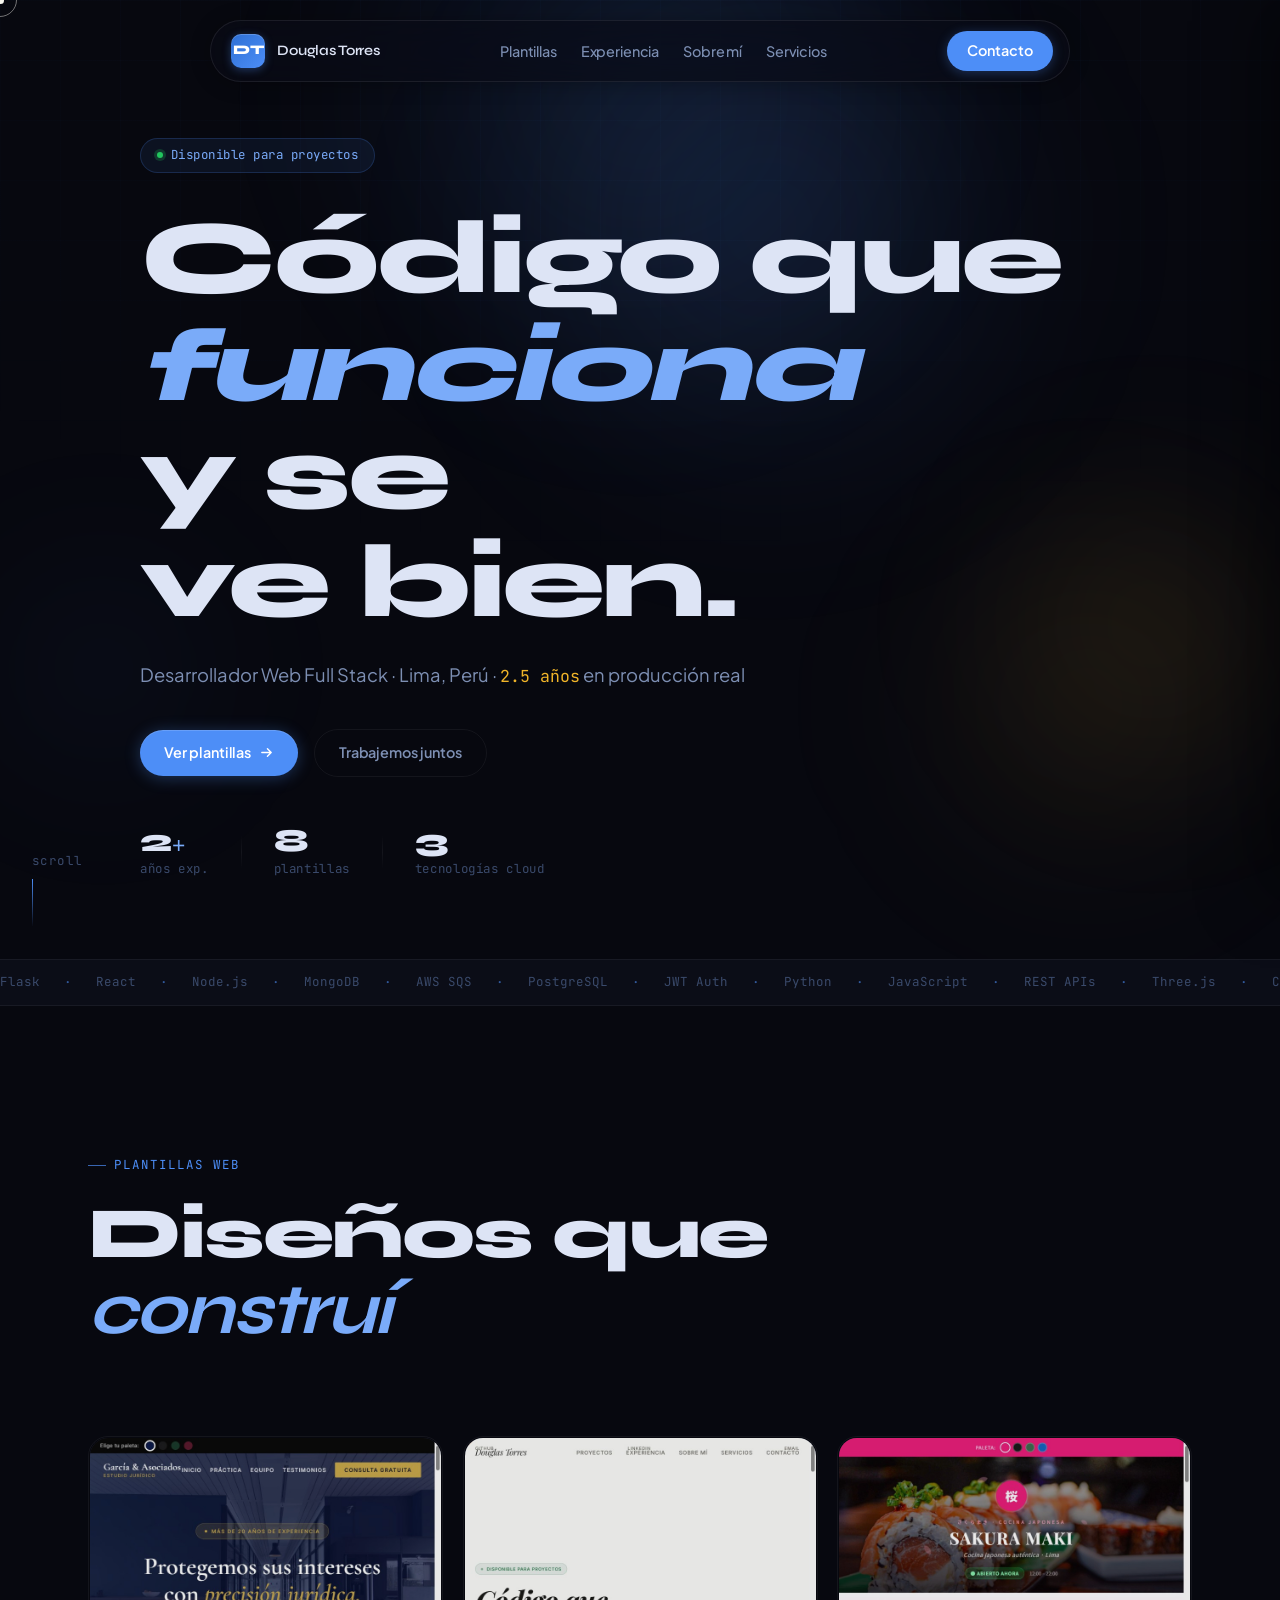
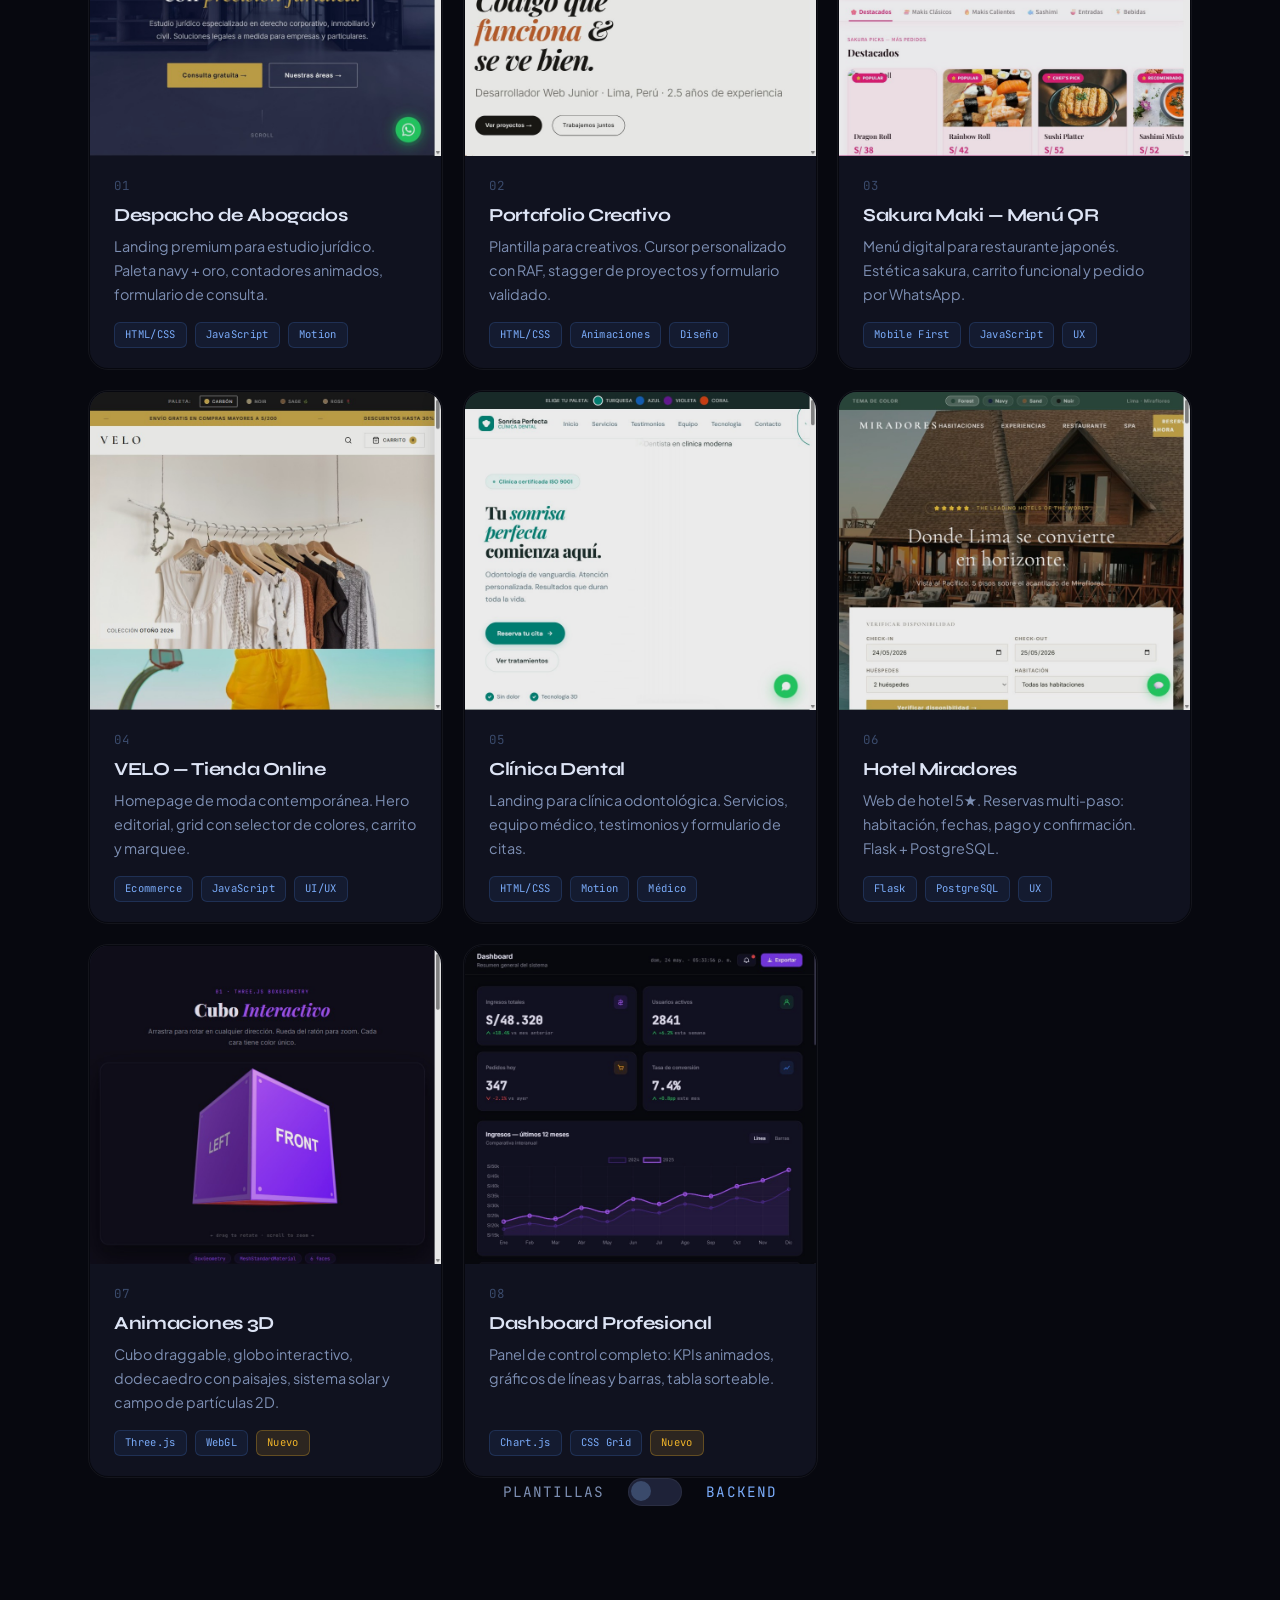
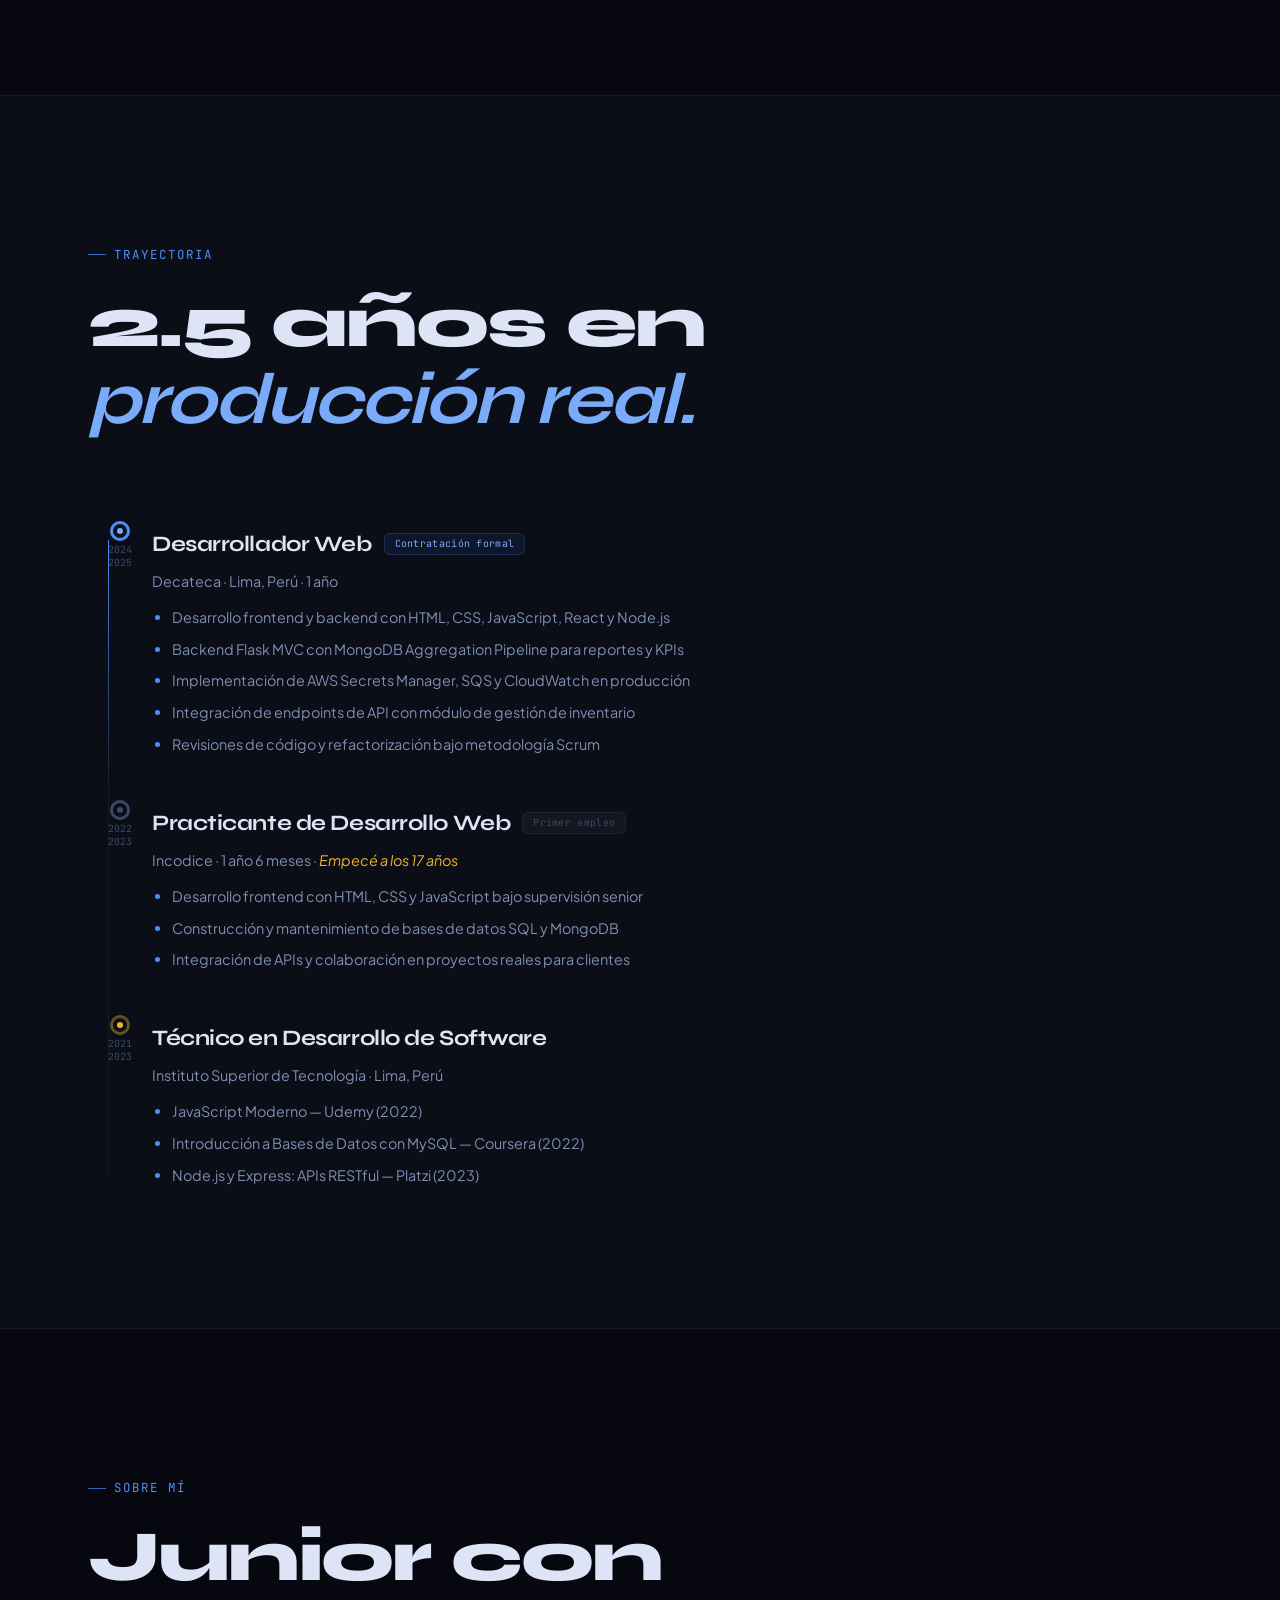
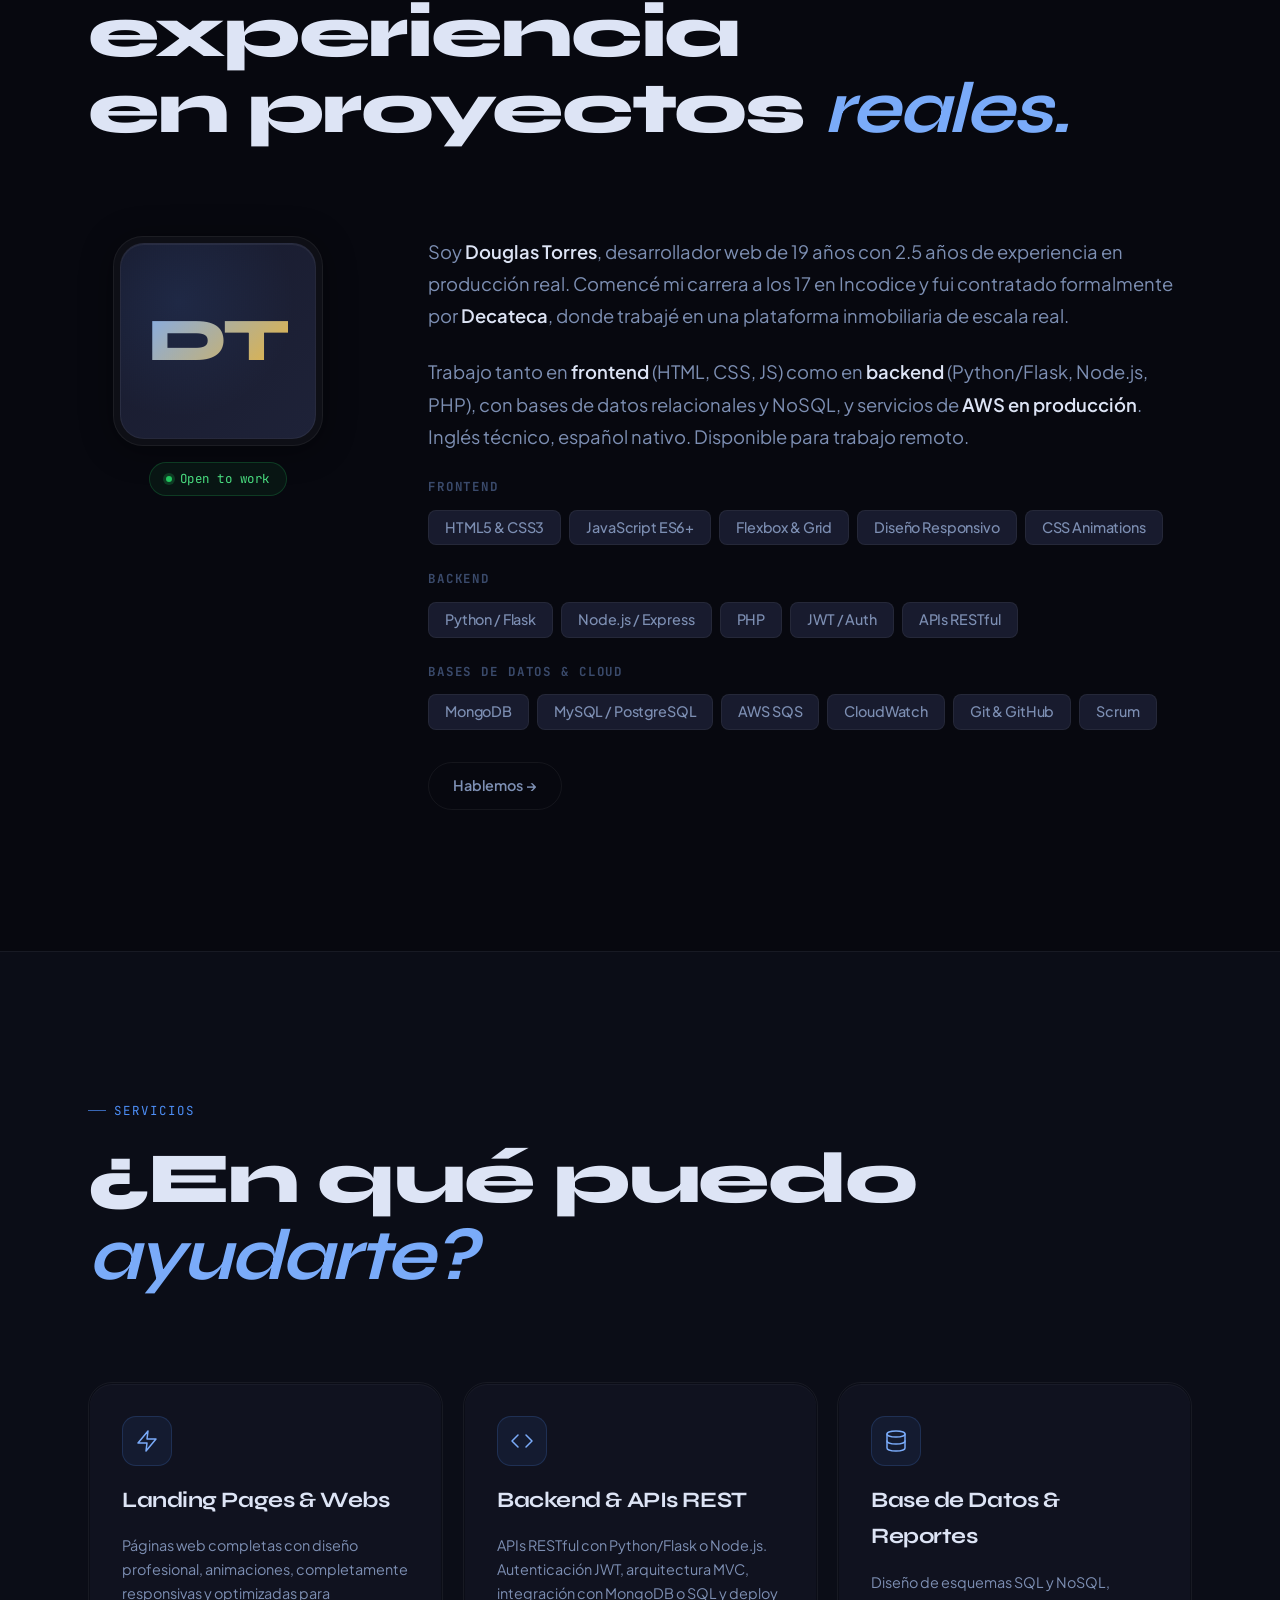
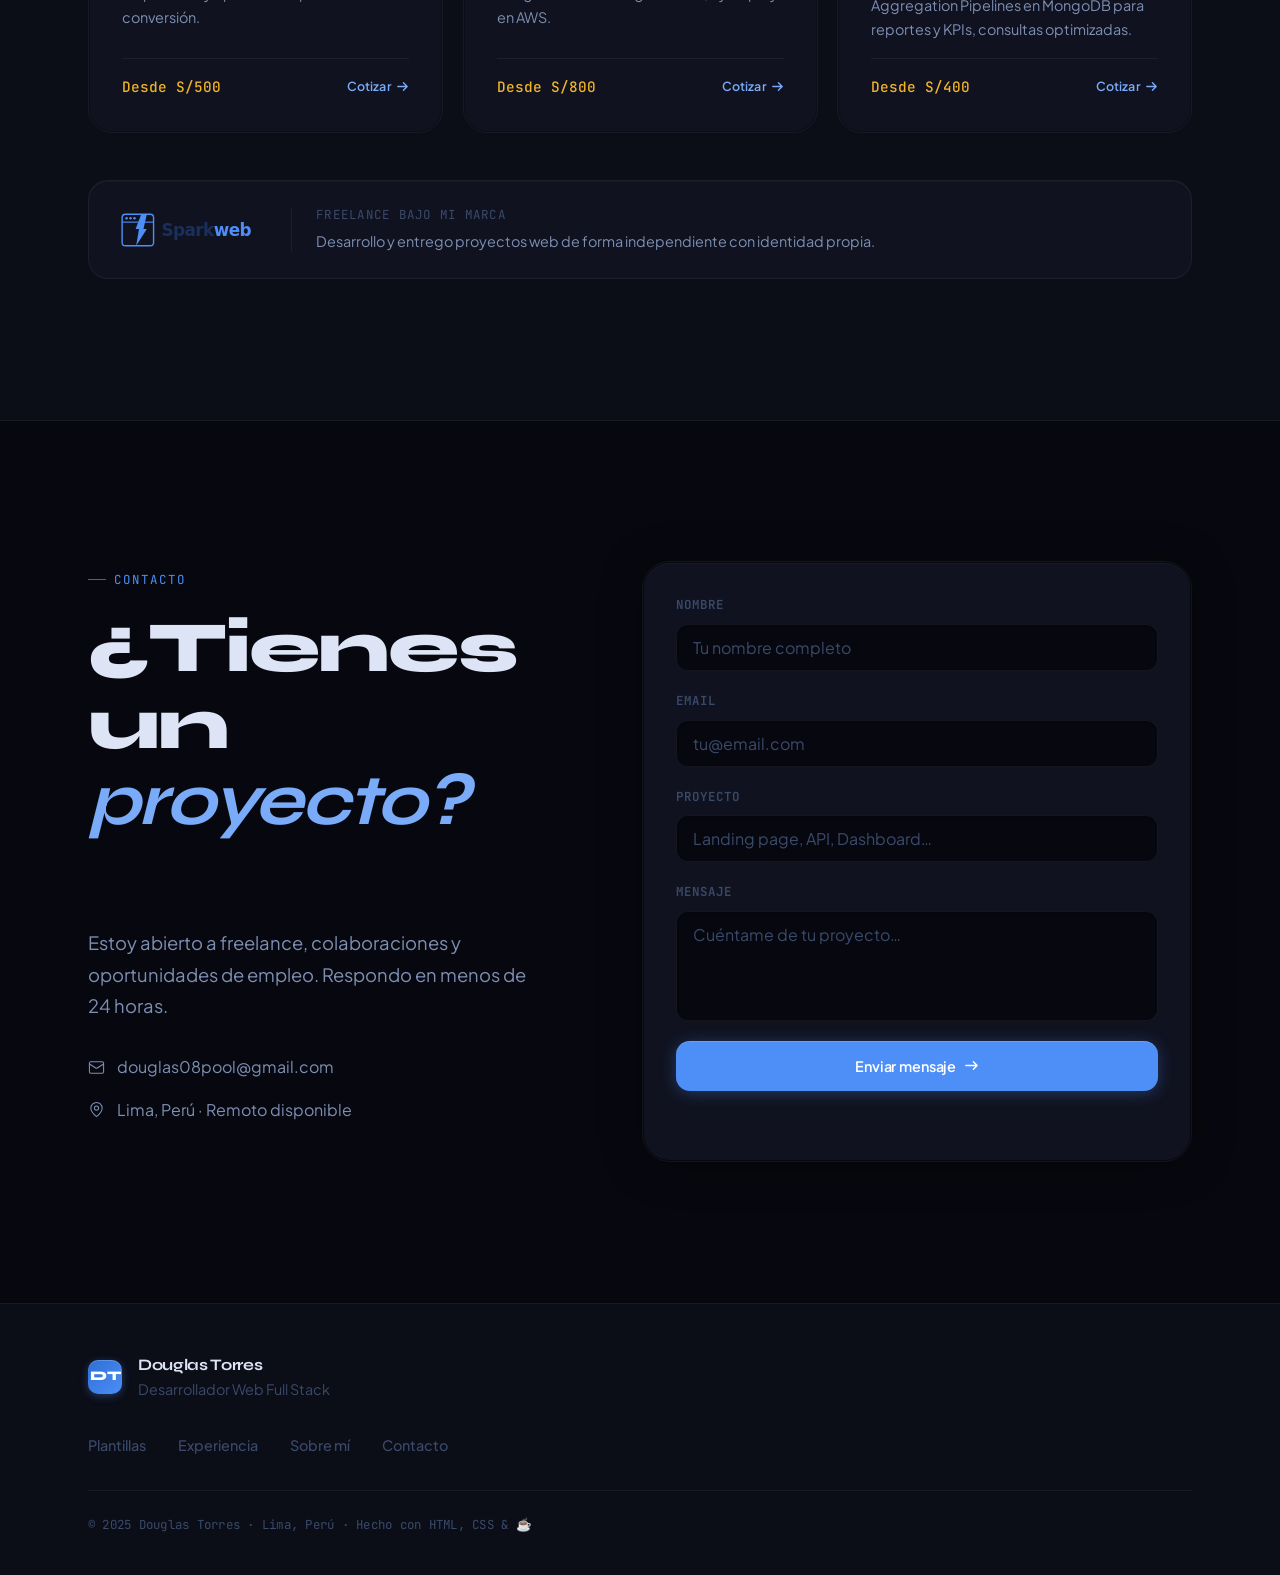
==== commit 8563df20: "feat: restructure portfolio + 3D fixes + Sparkweb brand - index.html: templates-only grid with real " ====
--- a/index.html
+++ b/index.html
@@ -10,41 +10,300 @@
   <link rel="preconnect" href="https://fonts.gstatic.com" crossorigin />
   <link href="https://fonts.googleapis.com/css2?family=Syne:wght@400;500;600;700;800&family=Plus+Jakarta+Sans:ital,wght@0,300;0,400;0,500;0,600;0,700;1,400&family=JetBrains+Mono:wght@400;500&display=swap" rel="stylesheet" />
   <link rel="stylesheet" href="css/style.css" />
+  <style>
+    /* ── Template card image preview ───────────────────────────── */
+    .thumb-screenshot {
+      width: 100%; height: 100%;
+      object-fit: cover; object-position: top center;
+      display: block;
+      transition: transform 0.6s cubic-bezier(0.22, 1, 0.36, 1),
+                  filter 0.4s;
+      filter: brightness(0.92);
+    }
+    .project-card:hover .thumb-screenshot {
+      transform: scale(1.04);
+      filter: brightness(1);
+    }
+    .project-thumb { min-height: 220px; }
+
+    /* ── Backend toggle ─────────────────────────────────────────── */
+    .backend-toggle-wrap {
+      display: flex; align-items: center; justify-content: center;
+      gap: 1.5rem; margin-bottom: 3rem;
+    }
+    .backend-toggle-label {
+      font-family: var(--font-mono); font-size: var(--text-sm);
+      color: var(--text-muted); letter-spacing: 0.08em;
+      text-transform: uppercase;
+    }
+    .toggle-switch {
+      position: relative; width: 54px; height: 28px; cursor: pointer;
+    }
+    .toggle-switch input { opacity: 0; width: 0; height: 0; position: absolute; }
+    .toggle-track {
+      position: absolute; inset: 0; border-radius: 99px;
+      background: var(--surface-3);
+      border: 1px solid var(--border);
+      transition: background 0.3s, border-color 0.3s;
+    }
+    .toggle-thumb {
+      position: absolute; top: 3px; left: 3px;
+      width: 20px; height: 20px; border-radius: 50%;
+      background: var(--text-faint);
+      transition: transform 0.3s cubic-bezier(0.34, 1.56, 0.64, 1),
+                  background 0.3s;
+    }
+    .toggle-switch input:checked ~ .toggle-track {
+      background: var(--primary-bg);
+      border-color: var(--primary);
+    }
+    .toggle-switch input:checked ~ .toggle-thumb {
+      transform: translateX(26px);
+      background: var(--primary);
+      box-shadow: 0 0 8px rgba(77,142,247,0.5);
+    }
+    .backend-toggle-label.active { color: var(--primary-light); }
+
+    /* ── Backend section ────────────────────────────────────────── */
+    #backend-section {
+      display: none;
+      animation: fade-up 0.5s var(--ease-out) both;
+    }
+    #backend-section.visible { display: block; }
+
+    .backend-header {
+      display: flex; align-items: center; gap: var(--s3);
+      margin-bottom: var(--s8);
+    }
+    .backend-pill {
+      display: inline-flex; align-items: center; gap: var(--s2);
+      padding: 5px var(--s4);
+      background: rgba(240,180,41,0.08);
+      border: 1px solid rgba(240,180,41,0.25);
+      border-radius: 99px;
+      font-family: var(--font-mono); font-size: var(--text-xs);
+      color: var(--accent); letter-spacing: 0.08em; text-transform: uppercase;
+    }
+    .backend-pill::before {
+      content: ''; width: 6px; height: 6px; border-radius: 50%;
+      background: var(--accent);
+      box-shadow: 0 0 6px rgba(240,180,41,0.5);
+    }
+    .backend-note {
+      font-size: var(--text-sm); color: var(--text-faint);
+      font-family: var(--font-mono); letter-spacing: 0.04em;
+    }
+
+    .backend-grid {
+      display: grid;
+      grid-template-columns: repeat(3, 1fr);
+      gap: var(--s5);
+      margin-bottom: var(--s12);
+    }
+
+    .backend-card {
+      padding: 1px;
+      border: 1px solid var(--border);
+      border-radius: 20px;
+      cursor: pointer;
+      transition: border-color 0.3s var(--ease-out),
+                  transform 0.35s var(--ease-out),
+                  box-shadow 0.35s var(--ease-out);
+    }
+    .backend-card-inner {
+      background: var(--surface);
+      border-radius: 18px;
+      padding: var(--s6) var(--s7);
+      box-shadow: inset 0 1px 0 rgba(255,255,255,0.04);
+      height: 100%;
+      display: flex; flex-direction: column; gap: var(--s3);
+    }
+    .backend-card:hover {
+      border-color: rgba(240,180,41,0.3);
+      transform: translateY(-3px);
+      box-shadow: 0 8px 32px rgba(0,0,0,0.35),
+                  0 0 0 1px rgba(240,180,41,0.1);
+    }
+    .backend-card-num {
+      font-family: var(--font-mono); font-size: var(--text-xs);
+      color: var(--accent); letter-spacing: 0.12em;
+    }
+    .backend-card-title {
+      font-family: var(--font-display); font-size: var(--text-xl);
+      font-weight: 700; color: var(--text); letter-spacing: -0.02em;
+    }
+    .backend-card-desc {
+      font-size: var(--text-sm); color: var(--text-muted);
+      line-height: 1.6; flex: 1;
+    }
+    .backend-card-tags {
+      display: flex; gap: var(--s2); flex-wrap: wrap; margin-top: var(--s2);
+    }
+    .backend-tag {
+      padding: 3px 10px; border-radius: 6px;
+      background: rgba(240,180,41,0.08);
+      border: 1px solid rgba(240,180,41,0.2);
+      font-family: var(--font-mono); font-size: 0.65rem;
+      color: var(--accent); letter-spacing: 0.03em;
+    }
+    .backend-card-cta {
+      display: inline-flex; align-items: center; gap: 6px;
+      font-size: var(--text-xs); color: var(--text-faint);
+      font-family: var(--font-mono); letter-spacing: 0.06em;
+      margin-top: auto; padding-top: var(--s3);
+      border-top: 1px solid var(--border);
+    }
+
+    /* ── Backend Modal ──────────────────────────────────────────── */
+    .modal-overlay {
+      position: fixed; inset: 0; z-index: 500;
+      background: rgba(0,0,0,0.75);
+      backdrop-filter: blur(12px);
+      display: flex; align-items: center; justify-content: center;
+      padding: var(--s8);
+      opacity: 0; pointer-events: none;
+      transition: opacity 0.35s var(--ease-out);
+    }
+    .modal-overlay.open {
+      opacity: 1; pointer-events: auto;
+    }
+    .modal-card {
+      background: var(--surface);
+      border: 1px solid var(--border);
+      border-radius: 28px;
+      max-width: 680px; width: 100%;
+      max-height: 90dvh; overflow-y: auto;
+      padding: var(--s8);
+      position: relative;
+      box-shadow: 0 24px 80px rgba(0,0,0,0.6),
+                  inset 0 1px 0 rgba(255,255,255,0.06);
+      transform: translateY(24px) scale(0.97);
+      transition: transform 0.4s var(--ease-out);
+    }
+    .modal-overlay.open .modal-card {
+      transform: none;
+    }
+    .modal-close {
+      position: absolute; top: var(--s5); right: var(--s5);
+      width: 36px; height: 36px; border-radius: 50%;
+      background: var(--surface-2); border: 1px solid var(--border);
+      color: var(--text-muted); font-size: 1.1rem;
+      cursor: pointer; display: flex; align-items: center; justify-content: center;
+      transition: background 0.2s, color 0.2s;
+    }
+    .modal-close:hover { background: var(--surface-3); color: var(--text); }
+
+    .modal-eyebrow {
+      display: inline-flex; align-items: center; gap: var(--s2);
+      padding: 4px var(--s3);
+      background: var(--primary-bg);
+      border: 1px solid rgba(77,142,247,0.2);
+      border-radius: 99px;
+      font-family: var(--font-mono); font-size: 0.65rem;
+      color: var(--primary-light); letter-spacing: 0.08em;
+      text-transform: uppercase; margin-bottom: var(--s5);
+    }
+    .modal-title {
+      font-family: var(--font-display); font-size: var(--text-3xl);
+      font-weight: 800; color: var(--text); letter-spacing: -0.03em;
+      margin-bottom: var(--s4);
+    }
+    .modal-role {
+      font-family: var(--font-mono); font-size: var(--text-sm);
+      color: var(--accent); margin-bottom: var(--s5);
+    }
+    .modal-body {
+      font-size: var(--text-base); color: var(--text-muted);
+      line-height: 1.72; margin-bottom: var(--s6);
+    }
+    .modal-body strong { color: var(--text); font-weight: 600; }
+    .modal-section-title {
+      font-family: var(--font-mono); font-size: var(--text-xs);
+      letter-spacing: 0.14em; text-transform: uppercase;
+      color: var(--text-faint); margin-bottom: var(--s3);
+    }
+    .modal-achievements {
+      list-style: none; display: flex; flex-direction: column; gap: var(--s2);
+      margin-bottom: var(--s6); padding-left: 0;
+    }
+    .modal-achievements li {
+      display: flex; align-items: flex-start; gap: var(--s3);
+      font-size: var(--text-sm); color: var(--text-muted); line-height: 1.6;
+    }
+    .modal-achievements li::before {
+      content: '→'; color: var(--primary); flex-shrink: 0;
+      font-family: var(--font-mono); font-size: 0.8rem; margin-top: 1px;
+    }
+    .modal-tags {
+      display: flex; gap: var(--s2); flex-wrap: wrap;
+    }
+    .modal-divider {
+      border: none; border-top: 1px solid var(--border);
+      margin: var(--s6) 0;
+    }
+
+    /* ── Sparkweb brand block ───────────────────────────────────── */
+    .sparkweb-brand {
+      display: flex; align-items: center; gap: var(--s6);
+      padding: var(--s6) var(--s8);
+      background: var(--surface);
+      border: 1px solid var(--border);
+      border-radius: 20px;
+      margin-top: var(--s12);
+      box-shadow: inset 0 1px 0 rgba(255,255,255,0.03);
+    }
+    .sparkweb-logo-img {
+      height: 40px; width: auto; flex-shrink: 0;
+    }
+    .sparkweb-divider {
+      width: 1px; height: 44px;
+      background: var(--border); flex-shrink: 0;
+    }
+    .sparkweb-text p:first-child {
+      font-family: var(--font-mono); font-size: var(--text-xs);
+      color: var(--text-faint); letter-spacing: 0.1em;
+      text-transform: uppercase; margin-bottom: 4px;
+    }
+    .sparkweb-text p:last-child {
+      font-size: var(--text-sm); color: var(--text-muted);
+    }
+
+    @media (max-width: 768px) {
+      .backend-grid { grid-template-columns: 1fr; }
+      .backend-toggle-wrap { flex-wrap: wrap; }
+      .modal-card { padding: var(--s6); border-radius: 20px; }
+      .modal-title { font-size: var(--text-2xl); }
+      .sparkweb-brand { flex-wrap: wrap; gap: var(--s4); }
+    }
+  </style>
 </head>
 <body>
 
-  <!-- Scroll progress bar -->
   <div id="scroll-progress" aria-hidden="true"></div>
-
-  <!-- Custom cursor (desktop only) -->
   <div id="cursor-dot"  aria-hidden="true"></div>
   <div id="cursor-ring" aria-hidden="true"></div>
 
-  <!-- ══ NAVIGATION — Floating Island Pill ══════════════════════ -->
+  <!-- ══ NAVIGATION ════════════════════════════════════════════ -->
   <nav id="nav" role="navigation" aria-label="Navegación principal">
     <a href="#hero" class="nav-logo" aria-label="Ir al inicio">
       <span class="nav-logo-dt">DT</span>
       <span class="nav-logo-name">Douglas Torres</span>
     </a>
-
     <ul class="nav-links" role="list">
-      <li><a href="#work">Proyectos</a></li>
+      <li><a href="#work">Plantillas</a></li>
       <li><a href="#experience">Experiencia</a></li>
       <li><a href="#about">Sobre mí</a></li>
       <li><a href="#services">Servicios</a></li>
     </ul>
-
     <a href="#contact" class="nav-cta">Contacto</a>
-
     <button class="nav-burger" id="nav-burger" aria-label="Abrir menú" aria-expanded="false" aria-controls="mobile-menu">
       <span></span><span></span>
     </button>
   </nav>
 
-  <!-- Mobile menu overlay -->
   <div id="mobile-menu" class="mobile-menu" role="dialog" aria-modal="true" aria-label="Menú de navegación">
     <ul class="mobile-nav-links" role="list">
-      <li><a href="#work"       class="mobile-link" data-index="1">Proyectos</a></li>
+      <li><a href="#work"       class="mobile-link" data-index="1">Plantillas</a></li>
       <li><a href="#experience" class="mobile-link" data-index="2">Experiencia</a></li>
       <li><a href="#about"      class="mobile-link" data-index="3">Sobre mí</a></li>
       <li><a href="#services"   class="mobile-link" data-index="4">Servicios</a></li>
@@ -82,7 +341,7 @@
 
       <div class="hero-ctas">
         <a href="#work" class="btn btn-primary" data-magnetic>
-          Ver proyectos
+          Ver plantillas
           <svg width="15" height="15" viewBox="0 0 16 16" fill="none" aria-hidden="true">
             <path d="M3 8h10M9 4l4 4-4 4" stroke="currentColor" stroke-width="1.5" stroke-linecap="round" stroke-linejoin="round"/>
           </svg>
@@ -97,8 +356,8 @@
         </div>
         <div class="stat-divider" aria-hidden="true"></div>
         <div class="stat">
-          <div class="stat-value"><span class="stat-number" data-count="9">0</span></div>
-          <span class="stat-label">proyectos</span>
+          <div class="stat-value"><span class="stat-number" data-count="8">0</span></div>
+          <span class="stat-label">plantillas</span>
         </div>
         <div class="stat-divider" aria-hidden="true"></div>
         <div class="stat">
@@ -114,7 +373,7 @@
     </a>
   </section>
 
-  <!-- ══ MARQUEE BAND ═══════════════════════════════════════════ -->
+  <!-- ══ MARQUEE BAND ════════════════════════════════════════════ -->
   <div class="marquee-band" aria-hidden="true">
     <div class="marquee-track">
       <span>Flask</span><span class="dot">·</span>
@@ -127,98 +386,40 @@
       <span>Python</span><span class="dot">·</span>
       <span>JavaScript</span><span class="dot">·</span>
       <span>REST APIs</span><span class="dot">·</span>
+      <span>Three.js</span><span class="dot">·</span>
       <span>CSS Animations</span><span class="dot">·</span>
-      <span>Diseño Responsivo</span><span class="dot">·</span>
       <span>Flask</span><span class="dot">·</span>
       <span>React</span><span class="dot">·</span>
       <span>Node.js</span><span class="dot">·</span>
       <span>MongoDB</span><span class="dot">·</span>
       <span>AWS SQS</span><span class="dot">·</span>
       <span>PostgreSQL</span><span class="dot">·</span>
-      <span>JWT Auth</span><span class="dot">·</span>
-      <span>Python</span><span class="dot">·</span>
+      <span>Three.js</span><span class="dot">·</span>
       <span>JavaScript</span><span class="dot">·</span>
-      <span>REST APIs</span><span class="dot">·</span>
-      <span>CSS Animations</span><span class="dot">·</span>
-      <span>Diseño Responsivo</span><span class="dot">·</span>
     </div>
   </div>
 
-  <!-- ══ WORK ══════════════════════════════════════════════════ -->
+  <!-- ══ WORK — Templates ══════════════════════════════════════ -->
   <section id="work" class="section" aria-labelledby="work-heading">
     <div class="section-inner">
-      <div class="section-label" data-reveal>Proyectos seleccionados</div>
-      <h2 class="section-title" id="work-heading" data-reveal>Lo que he<br /><em>construido</em></h2>
-
-      <div class="work-filters" role="tablist" aria-label="Filtrar proyectos" data-reveal>
-        <button class="work-filter active" role="tab" aria-selected="true"  data-filter="all">Todos</button>
-        <button class="work-filter"        role="tab" aria-selected="false" data-filter="backend">Backend</button>
-        <button class="work-filter"        role="tab" aria-selected="false" data-filter="template">Plantillas</button>
-      </div>
-
-      <div class="work-grid">
-
-        <!-- Project 01 — BACKEND FEATURED -->
-        <article class="project-card project-card--featured" data-reveal data-tilt data-category="backend">
+      <div class="section-label" data-reveal>Plantillas web</div>
+      <h2 class="section-title" id="work-heading" data-reveal>Diseños que<br /><em>construí</em></h2>
+
+      <!-- Template grid -->
+      <div class="work-grid" id="templates-grid">
+
+        <!-- Template 01 — Despacho Abogados -->
+        <article class="project-card" data-reveal data-tilt data-href="templates/landing-negocio-local.html">
           <div class="project-card-inner">
             <div class="project-thumb">
-              <div class="project-thumb-bg" style="--thumb-color: #2d6fd4;"></div>
-              <div class="project-thumb-pattern" aria-hidden="true">
-                <svg viewBox="0 0 200 200" xmlns="http://www.w3.org/2000/svg">
-                  <defs>
-                    <pattern id="grid1" width="20" height="20" patternUnits="userSpaceOnUse">
-                      <path d="M 20 0 L 0 0 0 20" fill="none" stroke="rgba(255,255,255,0.06)" stroke-width="1"/>
-                    </pattern>
-                  </defs>
-                  <rect width="200" height="200" fill="url(#grid1)"/>
-                  <circle cx="100" cy="100" r="62" fill="none" stroke="rgba(77,142,247,0.4)" stroke-width="1" stroke-dasharray="8 4"/>
-                  <circle cx="100" cy="100" r="36" fill="none" stroke="rgba(77,142,247,0.28)" stroke-width="1"/>
-                  <circle cx="100" cy="100" r="13" fill="rgba(77,142,247,0.55)"/>
-                </svg>
-              </div>
-              <div class="project-thumb-tags">
-                <span>Flask</span><span>React</span><span>MongoDB</span><span>AWS</span>
-              </div>
-              <div class="project-overlay">
-                <span class="overlay-cta">Ver proyecto →</span>
-              </div>
+              <img src="assets/img/previews/landing-negocio-local-preview.jpeg"
+                   alt="Despacho de Abogados preview" class="thumb-screenshot" loading="lazy" />
+              <div class="project-overlay"><span class="overlay-cta">Abrir plantilla →</span></div>
             </div>
             <div class="project-meta">
               <span class="project-number">01</span>
-              <h3 class="project-title">Decateca — Plataforma Inmobiliaria</h3>
-              <p class="project-desc">Plataforma de búsqueda de propiedades en producción. Backend Flask MVC, MongoDB Aggregation Pipeline, AWS SQS y CloudWatch. Proyecto formal con equipo Scrum.</p>
-              <div class="project-tags">
-                <span class="tag">Python Flask</span>
-                <span class="tag">MongoDB</span>
-                <span class="tag">AWS</span>
-                <span class="tag tag--featured">En Producción</span>
-              </div>
-            </div>
-          </div>
-        </article>
-
-        <!-- Project 02 — TEMPLATE -->
-        <article class="project-card" data-reveal data-tilt data-category="template" data-href="templates/landing-negocio-local.html">
-          <div class="project-card-inner">
-            <div class="project-thumb">
-              <div class="project-thumb-bg" style="--thumb-color: #1e3a5f;"></div>
-              <div class="project-thumb-pattern" aria-hidden="true">
-                <svg viewBox="0 0 200 200" xmlns="http://www.w3.org/2000/svg">
-                  <rect x="20" y="40" width="160" height="120" rx="4" fill="none" stroke="rgba(212,175,55,0.4)" stroke-width="1.5"/>
-                  <line x1="20" y1="65" x2="180" y2="65" stroke="rgba(212,175,55,0.3)" stroke-width="1"/>
-                  <rect x="35" y="80" width="80" height="8" rx="2" fill="rgba(212,175,55,0.25)"/>
-                  <rect x="35" y="96" width="55" height="6" rx="2" fill="rgba(212,175,55,0.15)"/>
-                  <rect x="35" y="115" width="90" height="6" rx="2" fill="rgba(212,175,55,0.15)"/>
-                  <circle cx="155" cy="52" r="10" fill="rgba(212,175,55,0.3)"/>
-                </svg>
-              </div>
-              <div class="project-thumb-tags"><span>HTML</span><span>CSS</span><span>JS</span></div>
-              <div class="project-overlay"><span class="overlay-cta">Abrir plantilla →</span></div>
-            </div>
-            <div class="project-meta">
-              <span class="project-number">02</span>
               <h3 class="project-title">Despacho de Abogados</h3>
-              <p class="project-desc">Landing premium para estudio jurídico: paleta navy + oro, contadores animados, formulario de consulta y selector de paletas.</p>
+              <p class="project-desc">Landing premium para estudio jurídico. Paleta navy + oro, contadores animados, formulario de consulta.</p>
               <div class="project-tags">
                 <span class="tag">HTML/CSS</span><span class="tag">JavaScript</span><span class="tag">Motion</span>
               </div>
@@ -226,28 +427,18 @@
           </div>
         </article>
 
-        <!-- Project 03 — TEMPLATE -->
-        <article class="project-card" data-reveal data-tilt data-category="template" data-href="templates/portfolio-creativo.html">
+        <!-- Template 02 — Portafolio Creativo -->
+        <article class="project-card" data-reveal data-tilt data-href="templates/portfolio-creativo.html">
           <div class="project-card-inner">
             <div class="project-thumb">
-              <div class="project-thumb-bg" style="--thumb-color: #1a1a2e;"></div>
-              <div class="project-thumb-pattern" aria-hidden="true">
-                <svg viewBox="0 0 200 200" xmlns="http://www.w3.org/2000/svg">
-                  <circle cx="60" cy="80" r="30" fill="none" stroke="rgba(196,98,45,0.5)" stroke-width="1.5"/>
-                  <circle cx="60" cy="80" r="18" fill="rgba(196,98,45,0.2)"/>
-                  <rect x="100" y="60" width="80" height="8" rx="2" fill="rgba(255,255,255,0.15)"/>
-                  <rect x="100" y="76" width="55" height="6" rx="2" fill="rgba(255,255,255,0.1)"/>
-                  <rect x="20" y="125" width="160" height="1" stroke="rgba(255,255,255,0.08)"/>
-                  <rect x="20" y="140" width="50" height="20" rx="10" fill="rgba(196,98,45,0.3)"/>
-                </svg>
-              </div>
-              <div class="project-thumb-tags"><span>HTML</span><span>CSS</span><span>JS</span></div>
+              <img src="assets/img/previews/portfolio-creativo-preview.jpeg"
+                   alt="Portfolio creativo preview" class="thumb-screenshot" loading="lazy" />
               <div class="project-overlay"><span class="overlay-cta">Abrir plantilla →</span></div>
             </div>
             <div class="project-meta">
-              <span class="project-number">03</span>
+              <span class="project-number">02</span>
               <h3 class="project-title">Portafolio Creativo</h3>
-              <p class="project-desc">Plantilla para creativos. Tokens tipográficos, cursor personalizado con RAF, stagger de proyectos y formulario validado.</p>
+              <p class="project-desc">Plantilla para creativos. Cursor personalizado con RAF, stagger de proyectos y formulario validado.</p>
               <div class="project-tags">
                 <span class="tag">HTML/CSS</span><span class="tag">Animaciones</span><span class="tag">Diseño</span>
               </div>
@@ -255,26 +446,18 @@
           </div>
         </article>
 
-        <!-- Project 04 — TEMPLATE -->
-        <article class="project-card" data-reveal data-tilt data-category="template" data-href="templates/menu-digital-restaurante.html">
+        <!-- Template 03 — Sakura Maki -->
+        <article class="project-card" data-reveal data-tilt data-href="templates/menu-digital-restaurante.html">
           <div class="project-card-inner">
             <div class="project-thumb">
-              <div class="project-thumb-bg" style="--thumb-color: #2d1b33;"></div>
-              <div class="project-thumb-pattern" aria-hidden="true">
-                <svg viewBox="0 0 200 200" xmlns="http://www.w3.org/2000/svg">
-                  <circle cx="100" cy="100" r="50" fill="none" stroke="rgba(255,182,193,0.4)" stroke-width="1" stroke-dasharray="4 3"/>
-                  <circle cx="100" cy="100" r="28" fill="rgba(255,150,180,0.15)"/>
-                  <rect x="30" y="155" width="140" height="6" rx="3" fill="rgba(255,182,193,0.2)"/>
-                  <rect x="55" y="167" width="90" height="4" rx="2" fill="rgba(255,182,193,0.12)"/>
-                </svg>
-              </div>
-              <div class="project-thumb-tags"><span>Mobile First</span><span>JS</span></div>
+              <img src="assets/img/previews/menu-digital-preview.jpeg"
+                   alt="Sakura Maki menú digital preview" class="thumb-screenshot" loading="lazy" />
               <div class="project-overlay"><span class="overlay-cta">Abrir plantilla →</span></div>
             </div>
             <div class="project-meta">
-              <span class="project-number">04</span>
+              <span class="project-number">03</span>
               <h3 class="project-title">Sakura Maki — Menú QR</h3>
-              <p class="project-desc">Menú digital para restaurante japonés. Estética sakura, fotos reales, carrito funcional y pedido por WhatsApp.</p>
+              <p class="project-desc">Menú digital para restaurante japonés. Estética sakura, carrito funcional y pedido por WhatsApp.</p>
               <div class="project-tags">
                 <span class="tag">Mobile First</span><span class="tag">JavaScript</span><span class="tag">UX</span>
               </div>
@@ -282,28 +465,18 @@
           </div>
         </article>
 
-        <!-- Project 05 — TEMPLATE -->
-        <article class="project-card" data-reveal data-tilt data-category="template" data-href="templates/producto-ecommerce.html">
+        <!-- Template 04 — VELO Ecommerce -->
+        <article class="project-card" data-reveal data-tilt data-href="templates/producto-ecommerce.html">
           <div class="project-card-inner">
             <div class="project-thumb">
-              <div class="project-thumb-bg" style="--thumb-color: #0a1628;"></div>
-              <div class="project-thumb-pattern" aria-hidden="true">
-                <svg viewBox="0 0 200 200" xmlns="http://www.w3.org/2000/svg">
-                  <rect x="20" y="30" width="160" height="90" rx="3" fill="none" stroke="rgba(255,255,255,0.1)" stroke-width="1"/>
-                  <rect x="20" y="30" width="160" height="28" rx="3" fill="rgba(255,255,255,0.05)"/>
-                  <rect x="30" y="72" width="42" height="38" rx="2" fill="rgba(100,180,255,0.2)"/>
-                  <rect x="80" y="72" width="42" height="38" rx="2" fill="rgba(100,180,255,0.14)"/>
-                  <rect x="130" y="72" width="42" height="38" rx="2" fill="rgba(100,180,255,0.08)"/>
-                  <rect x="30" y="140" width="120" height="6" rx="3" fill="rgba(255,255,255,0.08)"/>
-                </svg>
-              </div>
-              <div class="project-thumb-tags"><span>Ecommerce</span><span>JS</span></div>
+              <img src="assets/img/previews/producto-ecommerce-preview.jpeg"
+                   alt="VELO ecommerce preview" class="thumb-screenshot" loading="lazy" />
               <div class="project-overlay"><span class="overlay-cta">Abrir plantilla →</span></div>
             </div>
             <div class="project-meta">
-              <span class="project-number">05</span>
+              <span class="project-number">04</span>
               <h3 class="project-title">VELO — Tienda Online</h3>
-              <p class="project-desc">Homepage de moda contemporánea. Hero editorial, grid con selector de colores, carrito, marquee y paleta intercambiable.</p>
+              <p class="project-desc">Homepage de moda contemporánea. Hero editorial, grid con selector de colores, carrito y marquee.</p>
               <div class="project-tags">
                 <span class="tag">Ecommerce</span><span class="tag">JavaScript</span><span class="tag">UI/UX</span>
               </div>
@@ -311,113 +484,37 @@
           </div>
         </article>
 
-        <!-- Project 06 — TEMPLATE -->
-        <article class="project-card" data-reveal data-tilt data-category="template" data-href="templates/clinica-dental.html">
+        <!-- Template 05 — Clínica Dental -->
+        <article class="project-card" data-reveal data-tilt data-href="templates/clinica-dental.html">
           <div class="project-card-inner">
             <div class="project-thumb">
-              <div class="project-thumb-bg" style="--thumb-color: #0d2137;"></div>
-              <div class="project-thumb-pattern" aria-hidden="true">
-                <svg viewBox="0 0 200 200" xmlns="http://www.w3.org/2000/svg">
-                  <path d="M100 30 L100 170" stroke="rgba(100,210,255,0.2)" stroke-width="1"/>
-                  <path d="M30 100 L170 100" stroke="rgba(100,210,255,0.2)" stroke-width="1"/>
-                  <circle cx="100" cy="100" r="42" fill="none" stroke="rgba(100,210,255,0.32)" stroke-width="1.5"/>
-                  <circle cx="100" cy="100" r="20" fill="rgba(100,210,255,0.12)"/>
-                  <text x="100" y="107" text-anchor="middle" font-size="18" fill="rgba(180,240,255,0.8)">+</text>
-                </svg>
+              <img src="assets/img/previews/clinica-dental-preview.jpeg"
+                   alt="Clínica dental preview" class="thumb-screenshot" loading="lazy" />
+              <div class="project-overlay"><span class="overlay-cta">Abrir plantilla →</span></div>
+            </div>
+            <div class="project-meta">
+              <span class="project-number">05</span>
+              <h3 class="project-title">Clínica Dental</h3>
+              <p class="project-desc">Landing para clínica odontológica. Servicios, equipo médico, testimonios y formulario de citas.</p>
+              <div class="project-tags">
+                <span class="tag">HTML/CSS</span><span class="tag">Motion</span><span class="tag">Médico</span>
               </div>
-              <div class="project-thumb-tags"><span>HTML/CSS</span><span>Motion</span></div>
+            </div>
+          </div>
+        </article>
+
+        <!-- Template 06 — Hotel Reservas -->
+        <article class="project-card" data-reveal data-tilt data-href="templates/hotel-reservas.html">
+          <div class="project-card-inner">
+            <div class="project-thumb">
+              <img src="assets/img/previews/hotel-reservas-preview.jpeg"
+                   alt="Hotel Miradores preview" class="thumb-screenshot" loading="lazy" />
               <div class="project-overlay"><span class="overlay-cta">Abrir plantilla →</span></div>
             </div>
             <div class="project-meta">
               <span class="project-number">06</span>
-              <h3 class="project-title">Clínica Dental — Web Médica</h3>
-              <p class="project-desc">Landing premium para clínica odontológica. Servicios, equipo médico, testimonios y formulario de citas con validación.</p>
-              <div class="project-tags">
-                <span class="tag">HTML/CSS</span><span class="tag">Motion</span><span class="tag">Diseño Médico</span>
-              </div>
-            </div>
-          </div>
-        </article>
-
-        <!-- Project 07 — BACKEND -->
-        <article class="project-card" data-reveal data-tilt data-category="backend">
-          <div class="project-card-inner">
-            <div class="project-thumb">
-              <div class="project-thumb-bg" style="--thumb-color: #0c1f0c;"></div>
-              <div class="project-thumb-pattern" aria-hidden="true">
-                <svg viewBox="0 0 200 200" xmlns="http://www.w3.org/2000/svg">
-                  <rect x="20" y="50" width="160" height="100" rx="4" fill="none" stroke="rgba(74,222,128,0.28)" stroke-width="1"/>
-                  <text x="30" y="80" font-size="10" fill="rgba(74,222,128,0.6)" font-family="monospace">POST /auth/login</text>
-                  <text x="30" y="96" font-size="10" fill="rgba(74,222,128,0.4)" font-family="monospace">GET  /users/:id</text>
-                  <text x="30" y="112" font-size="10" fill="rgba(74,222,128,0.4)" font-family="monospace">PUT  /products</text>
-                  <text x="30" y="128" font-size="10" fill="rgba(74,222,128,0.4)" font-family="monospace">200 OK ✓</text>
-                </svg>
-              </div>
-              <div class="project-thumb-tags"><span>Node.js</span><span>JWT</span></div>
-              <div class="project-overlay"><span class="overlay-cta">Ver proyecto →</span></div>
-            </div>
-            <div class="project-meta">
-              <span class="project-number">07</span>
-              <h3 class="project-title">API REST + JWT Auth</h3>
-              <p class="project-desc">API RESTful con Node.js y Express. Autenticación JWT, middlewares de validación y manejo de errores centralizado.</p>
-              <div class="project-tags">
-                <span class="tag">Node.js</span><span class="tag">Express</span><span class="tag">JWT</span>
-              </div>
-            </div>
-          </div>
-        </article>
-
-        <!-- Project 08 — BACKEND -->
-        <article class="project-card" data-reveal data-tilt data-category="backend">
-          <div class="project-card-inner">
-            <div class="project-thumb">
-              <div class="project-thumb-bg" style="--thumb-color: #0e0d28;"></div>
-              <div class="project-thumb-pattern" aria-hidden="true">
-                <svg viewBox="0 0 200 200" xmlns="http://www.w3.org/2000/svg">
-                  <rect x="20" y="40" width="50" height="60" rx="3" fill="rgba(77,142,247,0.28)"/>
-                  <rect x="80" y="60" width="50" height="40" rx="3" fill="rgba(77,142,247,0.18)"/>
-                  <rect x="140" y="50" width="40" height="50" rx="3" fill="rgba(77,142,247,0.22)"/>
-                  <text x="30" y="125" font-size="8" fill="rgba(122,171,249,0.7)" font-family="monospace">$group</text>
-                  <text x="82" y="125" font-size="8" fill="rgba(122,171,249,0.7)" font-family="monospace">$match</text>
-                  <text x="142" y="125" font-size="8" fill="rgba(122,171,249,0.7)" font-family="monospace">$lookup</text>
-                </svg>
-              </div>
-              <div class="project-thumb-tags"><span>MongoDB</span><span>Analytics</span></div>
-              <div class="project-overlay"><span class="overlay-cta">Ver proyecto →</span></div>
-            </div>
-            <div class="project-meta">
-              <span class="project-number">08</span>
-              <h3 class="project-title">Dashboard KPIs — MongoDB</h3>
-              <p class="project-desc">Panel de métricas con Aggregation Pipelines: $match, $group, $lookup y $project para reportes en tiempo real.</p>
-              <div class="project-tags">
-                <span class="tag">MongoDB</span><span class="tag">Aggregation</span><span class="tag">Analytics</span>
-              </div>
-            </div>
-          </div>
-        </article>
-
-        <!-- Project 09 — BACKEND -->
-        <article class="project-card" data-reveal data-tilt data-category="backend">
-          <div class="project-card-inner">
-            <div class="project-thumb">
-              <div class="project-thumb-bg" style="--thumb-color: #1a1000;"></div>
-              <div class="project-thumb-pattern" aria-hidden="true">
-                <svg viewBox="0 0 200 200" xmlns="http://www.w3.org/2000/svg">
-                  <rect x="30" y="60" width="140" height="90" rx="8" fill="none" stroke="rgba(240,180,41,0.32)" stroke-width="1.5"/>
-                  <path d="M70 60 L70 30 L130 30 L130 60" fill="none" stroke="rgba(240,180,41,0.25)" stroke-width="1"/>
-                  <rect x="55" y="80" width="90" height="8" rx="2" fill="rgba(240,180,41,0.2)"/>
-                  <rect x="65" y="97" width="70" height="6" rx="2" fill="rgba(240,180,41,0.14)"/>
-                  <rect x="60" y="120" width="30" height="15" rx="8" fill="rgba(240,180,41,0.32)"/>
-                  <rect x="110" y="120" width="30" height="15" rx="8" fill="rgba(240,180,41,0.12)"/>
-                </svg>
-              </div>
-              <div class="project-thumb-tags"><span>Flask</span><span>PostgreSQL</span></div>
-              <div class="project-overlay"><span class="overlay-cta">Ver proyecto →</span></div>
-            </div>
-            <div class="project-meta">
-              <span class="project-number">09</span>
-              <h3 class="project-title">Hotel Miradores — Reservas</h3>
-              <p class="project-desc">Web de hotel 5★ con reservas multi-paso: habitación, fechas, pago y confirmación. Sistema completo Flask + PostgreSQL.</p>
+              <h3 class="project-title">Hotel Miradores</h3>
+              <p class="project-desc">Web de hotel 5★. Reservas multi-paso: habitación, fechas, pago y confirmación. Flask + PostgreSQL.</p>
               <div class="project-tags">
                 <span class="tag">Flask</span><span class="tag">PostgreSQL</span><span class="tag">UX</span>
               </div>
@@ -425,68 +522,40 @@
           </div>
         </article>
 
-        <!-- Project 10 — TEMPLATE: 3D Animations -->
-        <article class="project-card project-card--new" data-reveal data-tilt data-category="template" data-href="templates/animaciones-3d.html">
+        <!-- Template 07 — Animaciones 3D -->
+        <article class="project-card" data-reveal data-tilt data-href="templates/animaciones-3d.html">
           <div class="project-card-inner">
             <div class="project-thumb">
-              <div class="project-thumb-bg" style="--thumb-color: #0a1a3a;"></div>
-              <div class="project-thumb-pattern" aria-hidden="true">
-                <svg viewBox="0 0 200 200" xmlns="http://www.w3.org/2000/svg">
-                  <g transform="translate(100,100)">
-                    <polygon points="0,-55 48,-28 48,28 0,55 -48,28 -48,-28" fill="none" stroke="rgba(77,142,247,0.5)" stroke-width="1.5"/>
-                    <polygon points="0,-30 26,-15 26,15 0,30 -26,15 -26,-15" fill="none" stroke="rgba(77,142,247,0.28)" stroke-width="1"/>
-                    <line x1="0" y1="-55" x2="0" y2="-30" stroke="rgba(77,142,247,0.4)" stroke-width="1"/>
-                    <line x1="48" y1="-28" x2="26" y2="-15" stroke="rgba(77,142,247,0.4)" stroke-width="1"/>
-                    <line x1="48" y1="28" x2="26" y2="15" stroke="rgba(77,142,247,0.4)" stroke-width="1"/>
-                    <line x1="0" y1="55" x2="0" y2="30" stroke="rgba(77,142,247,0.4)" stroke-width="1"/>
-                    <line x1="-48" y1="28" x2="-26" y2="15" stroke="rgba(77,142,247,0.4)" stroke-width="1"/>
-                    <line x1="-48" y1="-28" x2="-26" y2="-15" stroke="rgba(77,142,247,0.4)" stroke-width="1"/>
-                    <circle cx="0" cy="0" r="6" fill="rgba(77,142,247,0.7)"/>
-                  </g>
-                  <circle cx="100" cy="100" r="75" fill="none" stroke="rgba(77,142,247,0.08)" stroke-dasharray="3 6"/>
-                </svg>
-              </div>
-              <div class="project-thumb-tags"><span>Three.js</span><span>WebGL</span><span>3D</span></div>
+              <img src="assets/img/previews/animaciones-3d-preview.jpeg"
+                   alt="Animaciones 3D preview" class="thumb-screenshot" loading="lazy" />
               <div class="project-overlay"><span class="overlay-cta">Abrir demo →</span></div>
             </div>
             <div class="project-meta">
-              <span class="project-number">10</span>
-              <h3 class="project-title">Animaciones 3D Interactivas</h3>
-              <p class="project-desc">Cubo draggable, globo terráqueo interactivo, dodecaedro con paisajes, sistema solar animado y más — todo con Three.js + WebGL.</p>
+              <span class="project-number">07</span>
+              <h3 class="project-title">Animaciones 3D</h3>
+              <p class="project-desc">Cubo draggable, globo interactivo, dodecaedro con paisajes, sistema solar y campo de partículas 2D.</p>
               <div class="project-tags">
-                <span class="tag">Three.js</span><span class="tag">WebGL</span><span class="tag">3D</span>
+                <span class="tag">Three.js</span><span class="tag">WebGL</span>
                 <span class="tag tag--featured">Nuevo</span>
               </div>
             </div>
           </div>
         </article>
 
-        <!-- Project 11 — TEMPLATE: Dashboard Pro -->
-        <article class="project-card project-card--new" data-reveal data-tilt data-category="template" data-href="templates/dashboard-pro.html">
+        <!-- Template 08 — Dashboard Pro -->
+        <article class="project-card" data-reveal data-tilt data-href="templates/dashboard-pro.html">
           <div class="project-card-inner">
             <div class="project-thumb">
-              <div class="project-thumb-bg" style="--thumb-color: #0d1117;"></div>
-              <div class="project-thumb-pattern" aria-hidden="true">
-                <svg viewBox="0 0 200 200" xmlns="http://www.w3.org/2000/svg">
-                  <rect x="10" y="10" width="55" height="55" rx="4" fill="rgba(77,142,247,0.18)" stroke="rgba(77,142,247,0.3)" stroke-width="1"/>
-                  <rect x="75" y="10" width="55" height="55" rx="4" fill="rgba(34,197,94,0.12)" stroke="rgba(34,197,94,0.22)" stroke-width="1"/>
-                  <rect x="140" y="10" width="55" height="55" rx="4" fill="rgba(240,180,41,0.12)" stroke="rgba(240,180,41,0.22)" stroke-width="1"/>
-                  <rect x="10" y="75" width="185" height="75" rx="4" fill="rgba(255,255,255,0.02)" stroke="rgba(255,255,255,0.07)" stroke-width="1"/>
-                  <rect x="20" y="85" width="40" height="5" rx="2" fill="rgba(255,255,255,0.12)"/>
-                  <polyline points="20,140 50,120 80,130 110,105 140,115 170,95 185,100" fill="none" stroke="rgba(77,142,247,0.6)" stroke-width="2"/>
-                  <rect x="10" y="160" width="85" height="32" rx="4" fill="rgba(255,255,255,0.02)" stroke="rgba(255,255,255,0.06)" stroke-width="1"/>
-                  <rect x="105" y="160" width="90" height="32" rx="4" fill="rgba(255,255,255,0.02)" stroke="rgba(255,255,255,0.06)" stroke-width="1"/>
-                </svg>
-              </div>
-              <div class="project-thumb-tags"><span>Chart.js</span><span>Dashboard</span><span>UI</span></div>
+              <img src="assets/img/previews/dashboard-pro-preview.jpeg"
+                   alt="Dashboard Pro preview" class="thumb-screenshot" loading="lazy" />
               <div class="project-overlay"><span class="overlay-cta">Abrir demo →</span></div>
             </div>
             <div class="project-meta">
-              <span class="project-number">11</span>
+              <span class="project-number">08</span>
               <h3 class="project-title">Dashboard Profesional</h3>
-              <p class="project-desc">Panel de control completo: KPIs animados, gráficos de líneas y barras, tabla de datos sorteable, actividad en tiempo real.</p>
+              <p class="project-desc">Panel de control completo: KPIs animados, gráficos de líneas y barras, tabla sorteable.</p>
               <div class="project-tags">
-                <span class="tag">Chart.js</span><span class="tag">CSS Grid</span><span class="tag">Dark UI</span>
+                <span class="tag">Chart.js</span><span class="tag">CSS Grid</span>
                 <span class="tag tag--featured">Nuevo</span>
               </div>
             </div>
@@ -494,8 +563,97 @@
         </article>
 
       </div>
+
+      <!-- ── Backend Toggle ──────────────────────────────────── -->
+      <div class="backend-toggle-wrap" data-reveal>
+        <span class="backend-toggle-label" id="toggle-label-left">Plantillas</span>
+        <label class="toggle-switch" aria-label="Mostrar proyectos backend">
+          <input type="checkbox" id="backend-toggle" />
+          <span class="toggle-track"></span>
+          <span class="toggle-thumb"></span>
+        </label>
+        <span class="backend-toggle-label active" id="toggle-label-right">Backend</span>
+      </div>
+
+      <!-- ── Backend Section (hidden by default) ─────────────── -->
+      <div id="backend-section" aria-live="polite">
+        <div class="backend-header">
+          <span class="backend-pill">Proyectos Backend</span>
+          <span class="backend-note">Click en una card para ver detalles</span>
+        </div>
+
+        <div class="backend-grid">
+
+          <!-- Backend 01 — Decateca -->
+          <div class="backend-card" data-backend="decateca" role="button" tabindex="0" aria-label="Ver detalles de Decateca">
+            <div class="backend-card-inner">
+              <span class="backend-card-num">B·01</span>
+              <h3 class="backend-card-title">Decateca</h3>
+              <p class="backend-card-desc">Plataforma inmobiliaria en producción. Backend Flask MVC con MongoDB Aggregation Pipeline, AWS SQS y CloudWatch.</p>
+              <div class="backend-card-tags">
+                <span class="backend-tag">Python Flask</span>
+                <span class="backend-tag">MongoDB</span>
+                <span class="backend-tag">AWS</span>
+                <span class="backend-tag">Scrum</span>
+              </div>
+              <span class="backend-card-cta">Ver detalles →</span>
+            </div>
+          </div>
+
+          <!-- Backend 02 — API REST + JWT -->
+          <div class="backend-card" data-backend="api-jwt" role="button" tabindex="0" aria-label="Ver detalles de API REST + JWT">
+            <div class="backend-card-inner">
+              <span class="backend-card-num">B·02</span>
+              <h3 class="backend-card-title">API REST + JWT Auth</h3>
+              <p class="backend-card-desc">API RESTful con Node.js y Express. Autenticación JWT, middlewares de validación y manejo de errores centralizado.</p>
+              <div class="backend-card-tags">
+                <span class="backend-tag">Node.js</span>
+                <span class="backend-tag">Express</span>
+                <span class="backend-tag">JWT</span>
+              </div>
+              <span class="backend-card-cta">Ver detalles →</span>
+            </div>
+          </div>
+
+          <!-- Backend 03 — Dashboard KPIs MongoDB -->
+          <div class="backend-card" data-backend="mongodb-kpi" role="button" tabindex="0" aria-label="Ver detalles de Dashboard KPIs MongoDB">
+            <div class="backend-card-inner">
+              <span class="backend-card-num">B·03</span>
+              <h3 class="backend-card-title">Dashboard KPIs</h3>
+              <p class="backend-card-desc">Panel de métricas con MongoDB Aggregation Pipelines: $match, $group, $lookup y $project para reportes en tiempo real.</p>
+              <div class="backend-card-tags">
+                <span class="backend-tag">MongoDB</span>
+                <span class="backend-tag">Aggregation</span>
+                <span class="backend-tag">Analytics</span>
+              </div>
+              <span class="backend-card-cta">Ver detalles →</span>
+            </div>
+          </div>
+
+        </div>
+
+        <!-- Sparkweb brand block -->
+        <div class="sparkweb-brand" data-reveal>
+          <img src="assets/img/sparkweb-logo.svg" alt="Sparkweb logo" class="sparkweb-logo-img" />
+          <div class="sparkweb-divider"></div>
+          <div class="sparkweb-text">
+            <p>Mi marca freelance</p>
+            <p>Desarrollo web profesional para negocios locales y startups.</p>
+          </div>
+        </div>
+
+      </div>
+
     </div>
   </section>
+
+  <!-- ══ BACKEND MODAL ═══════════════════════════════════════════ -->
+  <div id="backend-modal" class="modal-overlay" role="dialog" aria-modal="true" aria-label="Detalles del proyecto">
+    <div class="modal-card">
+      <button class="modal-close" id="modal-close-btn" aria-label="Cerrar modal">✕</button>
+      <div id="modal-body-content"></div>
+    </div>
+  </div>
 
   <!-- ══ EXPERIENCE ════════════════════════════════════════════ -->
   <section id="experience" class="section section--alt" aria-labelledby="exp-heading">
@@ -643,7 +801,7 @@
     </div>
   </section>
 
-  <!-- ══ SERVICES ══════════════════════════════════════════════ -->
+  <!-- ══ SERVICES ═══════════════════════════════════════════════ -->
   <section id="services" class="section section--alt" aria-labelledby="services-heading">
     <div class="section-inner">
       <div class="section-label" data-reveal>Servicios</div>
@@ -715,10 +873,21 @@
         </div>
 
       </div>
+
+      <!-- Sparkweb brand in services -->
+      <div class="sparkweb-brand" data-reveal style="margin-top: var(--s12);">
+        <img src="assets/img/sparkweb-logo.svg" alt="Sparkweb" class="sparkweb-logo-img" style="height:36px;filter:invert(0);" />
+        <div class="sparkweb-divider"></div>
+        <div class="sparkweb-text">
+          <p>Freelance bajo mi marca</p>
+          <p>Desarrollo y entrego proyectos web de forma independiente con identidad propia.</p>
+        </div>
+      </div>
+
     </div>
   </section>
 
-  <!-- ══ CONTACT ═══════════════════════════════════════════════ -->
+  <!-- ══ CONTACT ════════════════════════════════════════════════ -->
   <section id="contact" class="section" aria-labelledby="contact-heading">
     <div class="section-inner contact-inner">
       <div class="contact-left">
@@ -776,7 +945,7 @@
     </div>
   </section>
 
-  <!-- ══ FOOTER ════════════════════════════════════════════════ -->
+  <!-- ══ FOOTER ═════════════════════════════════════════════════ -->
   <footer class="footer" role="contentinfo">
     <div class="footer-inner">
       <div class="footer-logo">
@@ -787,7 +956,7 @@
         </div>
       </div>
       <nav class="footer-links" aria-label="Navegación del pie de página">
-        <a href="#work">Proyectos</a>
+        <a href="#work">Plantillas</a>
         <a href="#experience">Experiencia</a>
         <a href="#about">Sobre mí</a>
         <a href="#contact">Contacto</a>
@@ -797,5 +966,120 @@
   </footer>
 
   <script src="js/main.js"></script>
+  <script>
+  /* ── Backend modal data ──────────────────────────────────────── */
+  const backendData = {
+    'decateca': {
+      eyebrow: 'Proyecto en Producción · 2024–2025',
+      title: 'Decateca',
+      role: 'Plataforma Inmobiliaria · Flask + MongoDB + AWS',
+      body: `<p>Trabajé como <strong>Desarrollador Web</strong> en Decateca, una plataforma de búsqueda de propiedades inmobiliarias en producción real con usuarios activos. El proyecto fue desarrollado bajo metodología <strong>Scrum</strong> con un equipo multidisciplinario.</p>`,
+      achievements: [
+        'Backend Flask MVC con arquitectura de capas: controllers, services, repositories',
+        'MongoDB Aggregation Pipeline para reportes de inventario y KPIs en tiempo real',
+        'Integración con AWS SQS para colas de mensajes y CloudWatch para monitoreo',
+        'AWS Secrets Manager para gestión segura de credenciales en producción',
+        'Endpoints REST para módulo de gestión de inventario de propiedades',
+        'Code reviews y refactoring bajo estándares del equipo senior'
+      ],
+      tags: ['Python Flask', 'MongoDB', 'AWS SQS', 'CloudWatch', 'React', 'Scrum', 'JWT']
+    },
+    'api-jwt': {
+      eyebrow: 'Proyecto Personal · Node.js',
+      title: 'API REST + JWT Auth',
+      role: 'Backend Services · Node.js + Express',
+      body: `<p>API RESTful completa construida con <strong>Node.js y Express</strong>. Implementé autenticación stateless con <strong>JWT</strong>, arquitectura de middlewares y manejo centralizado de errores. El objetivo fue crear una base sólida reutilizable para proyectos de clientes.</p>`,
+      achievements: [
+        'Autenticación JWT con access tokens y refresh tokens rotatorios',
+        'Middlewares de validación con express-validator para todos los endpoints',
+        'Manejo centralizado de errores con clases de error personalizadas',
+        'Arquitectura MVC: routes → controllers → services → models',
+        'Rate limiting y protección contra ataques brute-force',
+        'Documentación de endpoints con comentarios estructurados'
+      ],
+      tags: ['Node.js', 'Express', 'JWT', 'bcrypt', 'express-validator', 'MVC']
+    },
+    'mongodb-kpi': {
+      eyebrow: 'Proyecto Real · MongoDB + Python',
+      title: 'Dashboard KPIs — MongoDB',
+      role: 'Analytics & Reportes · Aggregation Pipeline',
+      body: `<p>Panel de métricas desarrollado con <strong>MongoDB Aggregation Pipelines</strong> para generar reportes en tiempo real. Este sistema fue parte del trabajo en Decateca y lo apliqué también en proyectos freelance para clientes con necesidades de analítica de datos.</p>`,
+      achievements: [
+        '$match + $group para segmentar y agrupar datos de propiedades por zona',
+        '$lookup para joins entre colecciones de usuarios, propiedades y transacciones',
+        '$project y $addFields para campos calculados en tiempo de query',
+        'Pipelines optimizados con índices compuestos para queries < 100ms',
+        'Exportación de reportes a JSON para consumo por el frontend React',
+        'Caching de resultados frecuentes para reducir carga en base de datos'
+      ],
+      tags: ['MongoDB', 'Aggregation Pipeline', 'Python', 'Flask', '$lookup', '$group', 'Analytics']
+    }
+  };
+
+  /* ── Backend toggle ─────────────────────────────────────────── */
+  const toggle = document.getElementById('backend-toggle');
+  const backendSection = document.getElementById('backend-section');
+  const labelLeft  = document.getElementById('toggle-label-left');
+  const labelRight = document.getElementById('toggle-label-right');
+
+  toggle.addEventListener('change', () => {
+    if (toggle.checked) {
+      backendSection.classList.add('visible');
+      labelLeft.classList.remove('active');
+      labelRight.classList.add('active');
+      // scroll into view smoothly
+      setTimeout(() => backendSection.scrollIntoView({ behavior: 'smooth', block: 'nearest' }), 100);
+    } else {
+      backendSection.classList.remove('visible');
+      labelLeft.classList.add('active');
+      labelRight.classList.remove('active');
+    }
+  });
+
+  /* ── Backend modal ──────────────────────────────────────────── */
+  const modal    = document.getElementById('backend-modal');
+  const modalBody = document.getElementById('modal-body-content');
+  const closeBtn = document.getElementById('modal-close-btn');
+
+  function openModal(key) {
+    const d = backendData[key];
+    if (!d) return;
+
+    modalBody.innerHTML = `
+      <div class="modal-eyebrow">${d.eyebrow}</div>
+      <h2 class="modal-title">${d.title}</h2>
+      <div class="modal-role">${d.role}</div>
+      <div class="modal-body">${d.body}</div>
+      <hr class="modal-divider"/>
+      <p class="modal-section-title">Lo que construí</p>
+      <ul class="modal-achievements">
+        ${d.achievements.map(a => `<li>${a}</li>`).join('')}
+      </ul>
+      <hr class="modal-divider"/>
+      <p class="modal-section-title">Tecnologías</p>
+      <div class="modal-tags">
+        ${d.tags.map(t => `<span class="tag">${t}</span>`).join('')}
+      </div>
+    `;
+    modal.classList.add('open');
+    document.body.style.overflow = 'hidden';
+  }
+
+  function closeModal() {
+    modal.classList.remove('open');
+    document.body.style.overflow = '';
+  }
+
+  document.querySelectorAll('.backend-card').forEach(card => {
+    card.addEventListener('click', () => openModal(card.dataset.backend));
+    card.addEventListener('keydown', e => {
+      if (e.key === 'Enter' || e.key === ' ') { e.preventDefault(); openModal(card.dataset.backend); }
+    });
+  });
+
+  closeBtn.addEventListener('click', closeModal);
+  modal.addEventListener('click', e => { if (e.target === modal) closeModal(); });
+  document.addEventListener('keydown', e => { if (e.key === 'Escape') closeModal(); });
+  </script>
 </body>
 </html>
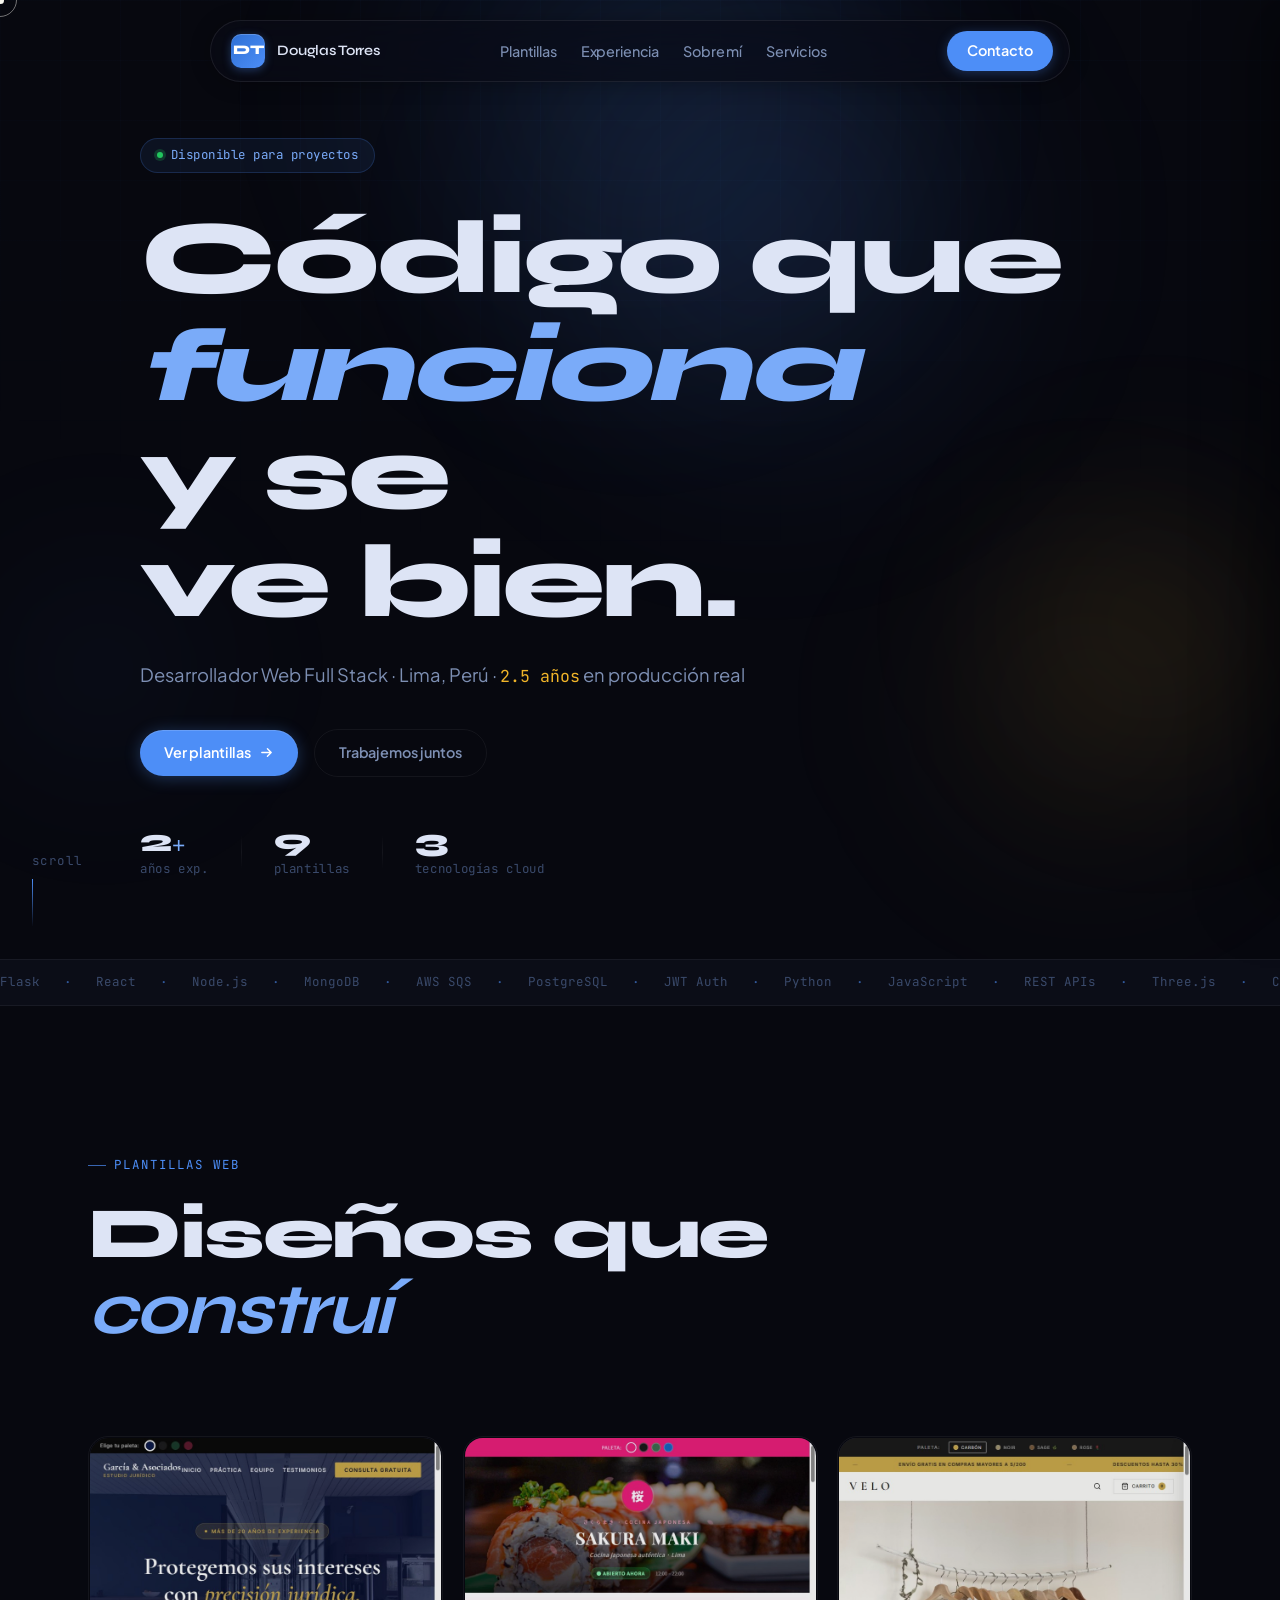
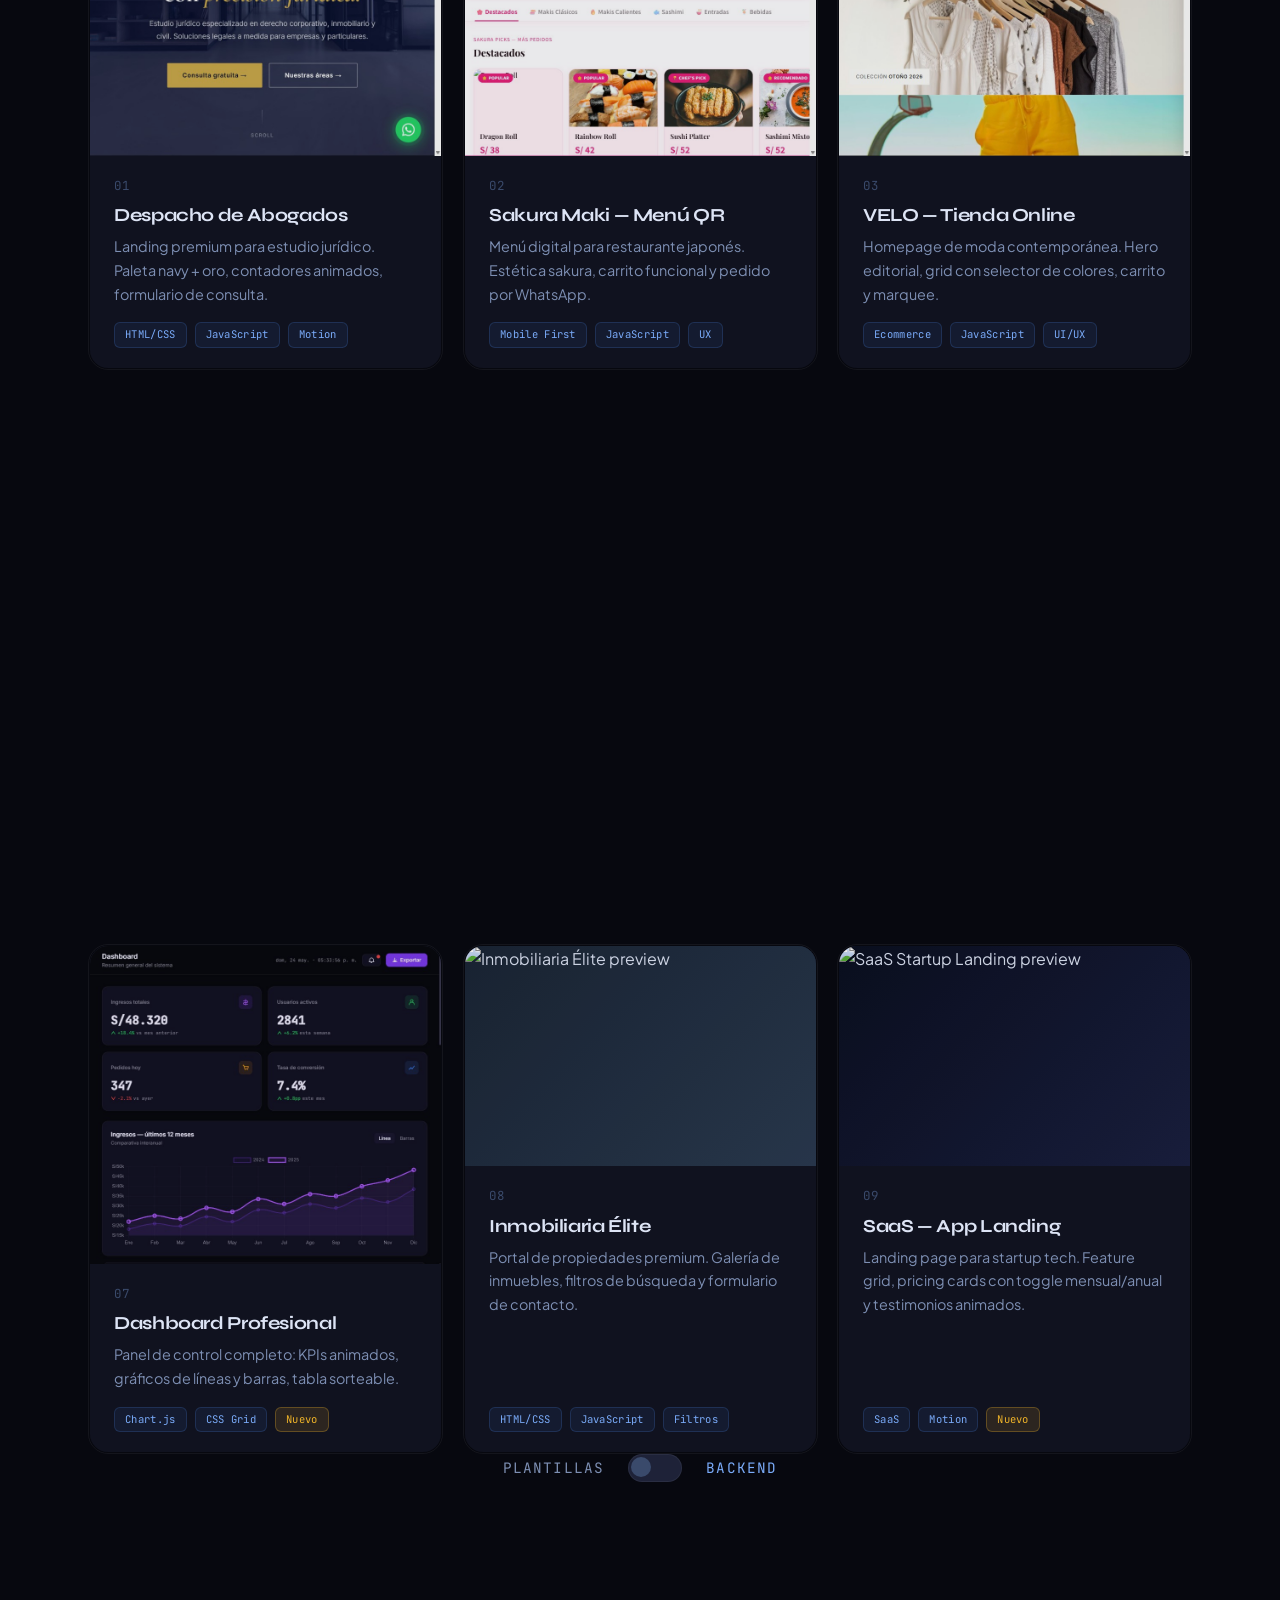
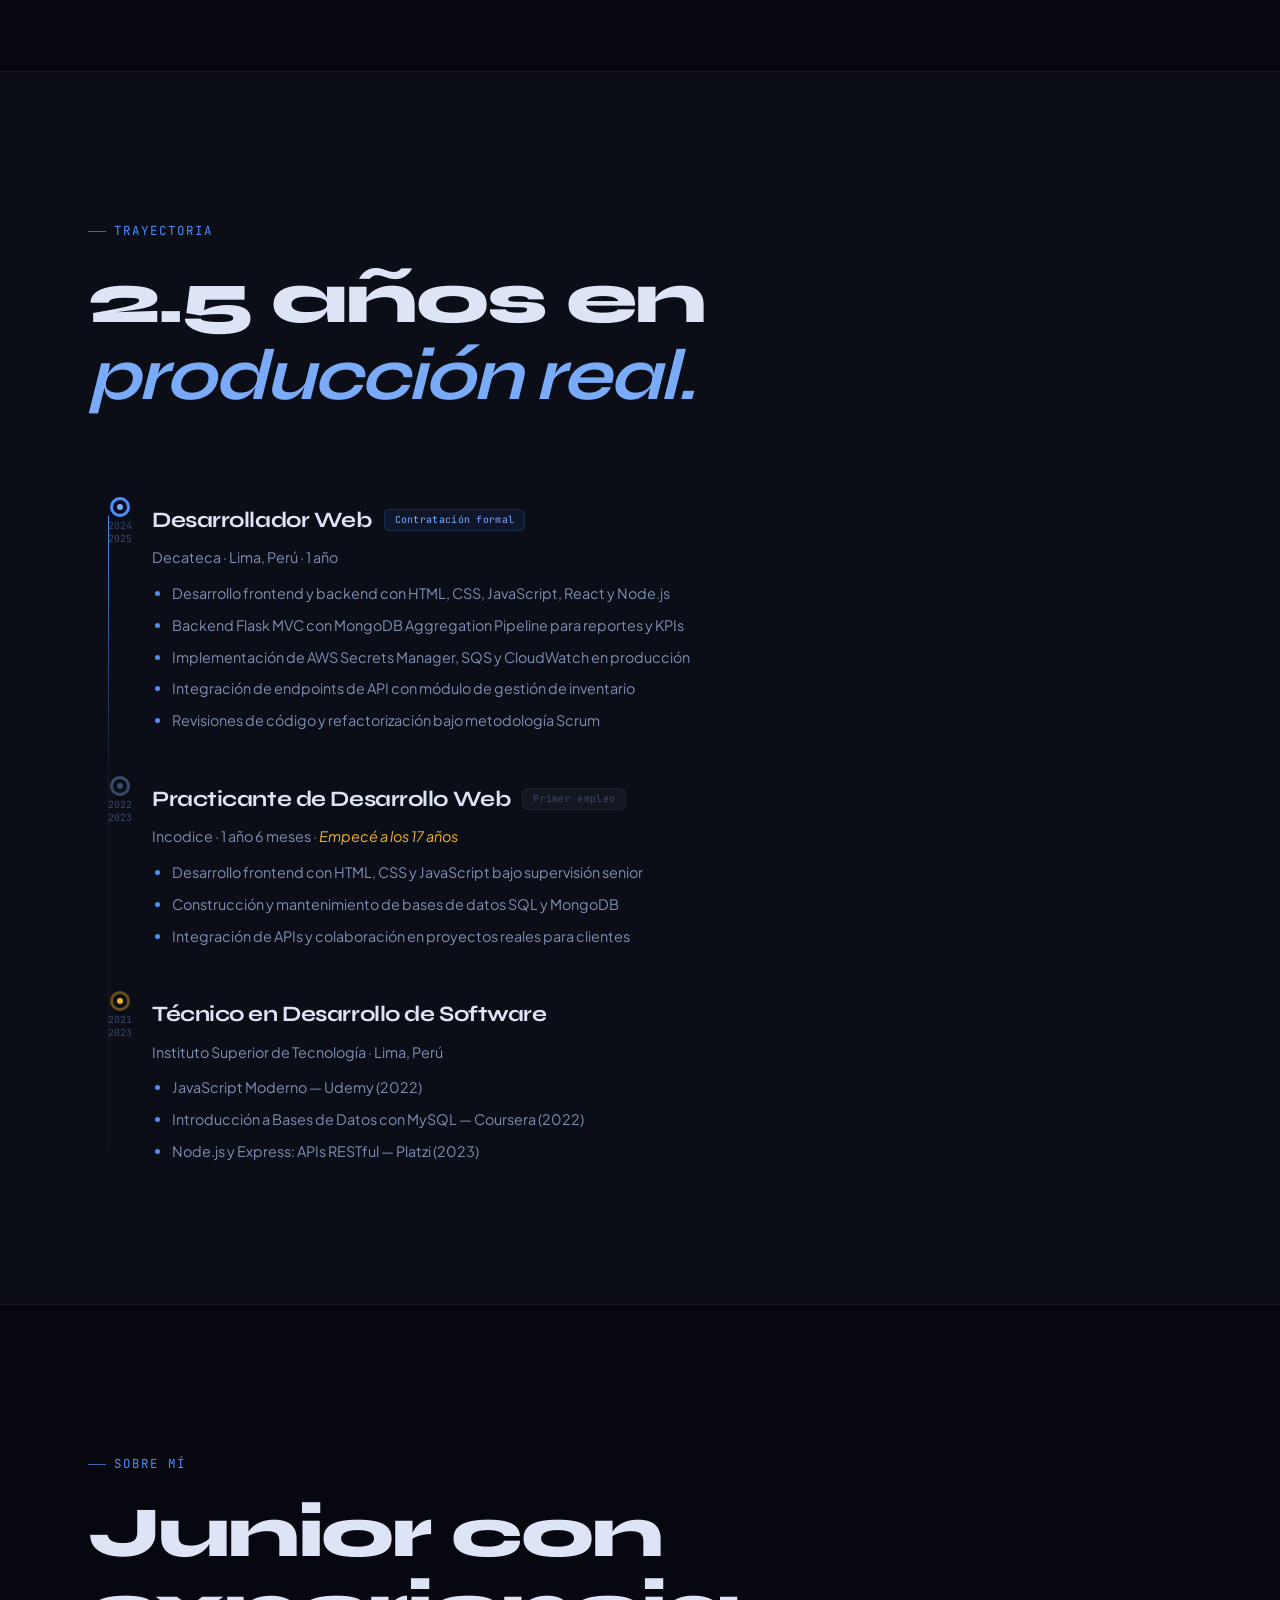
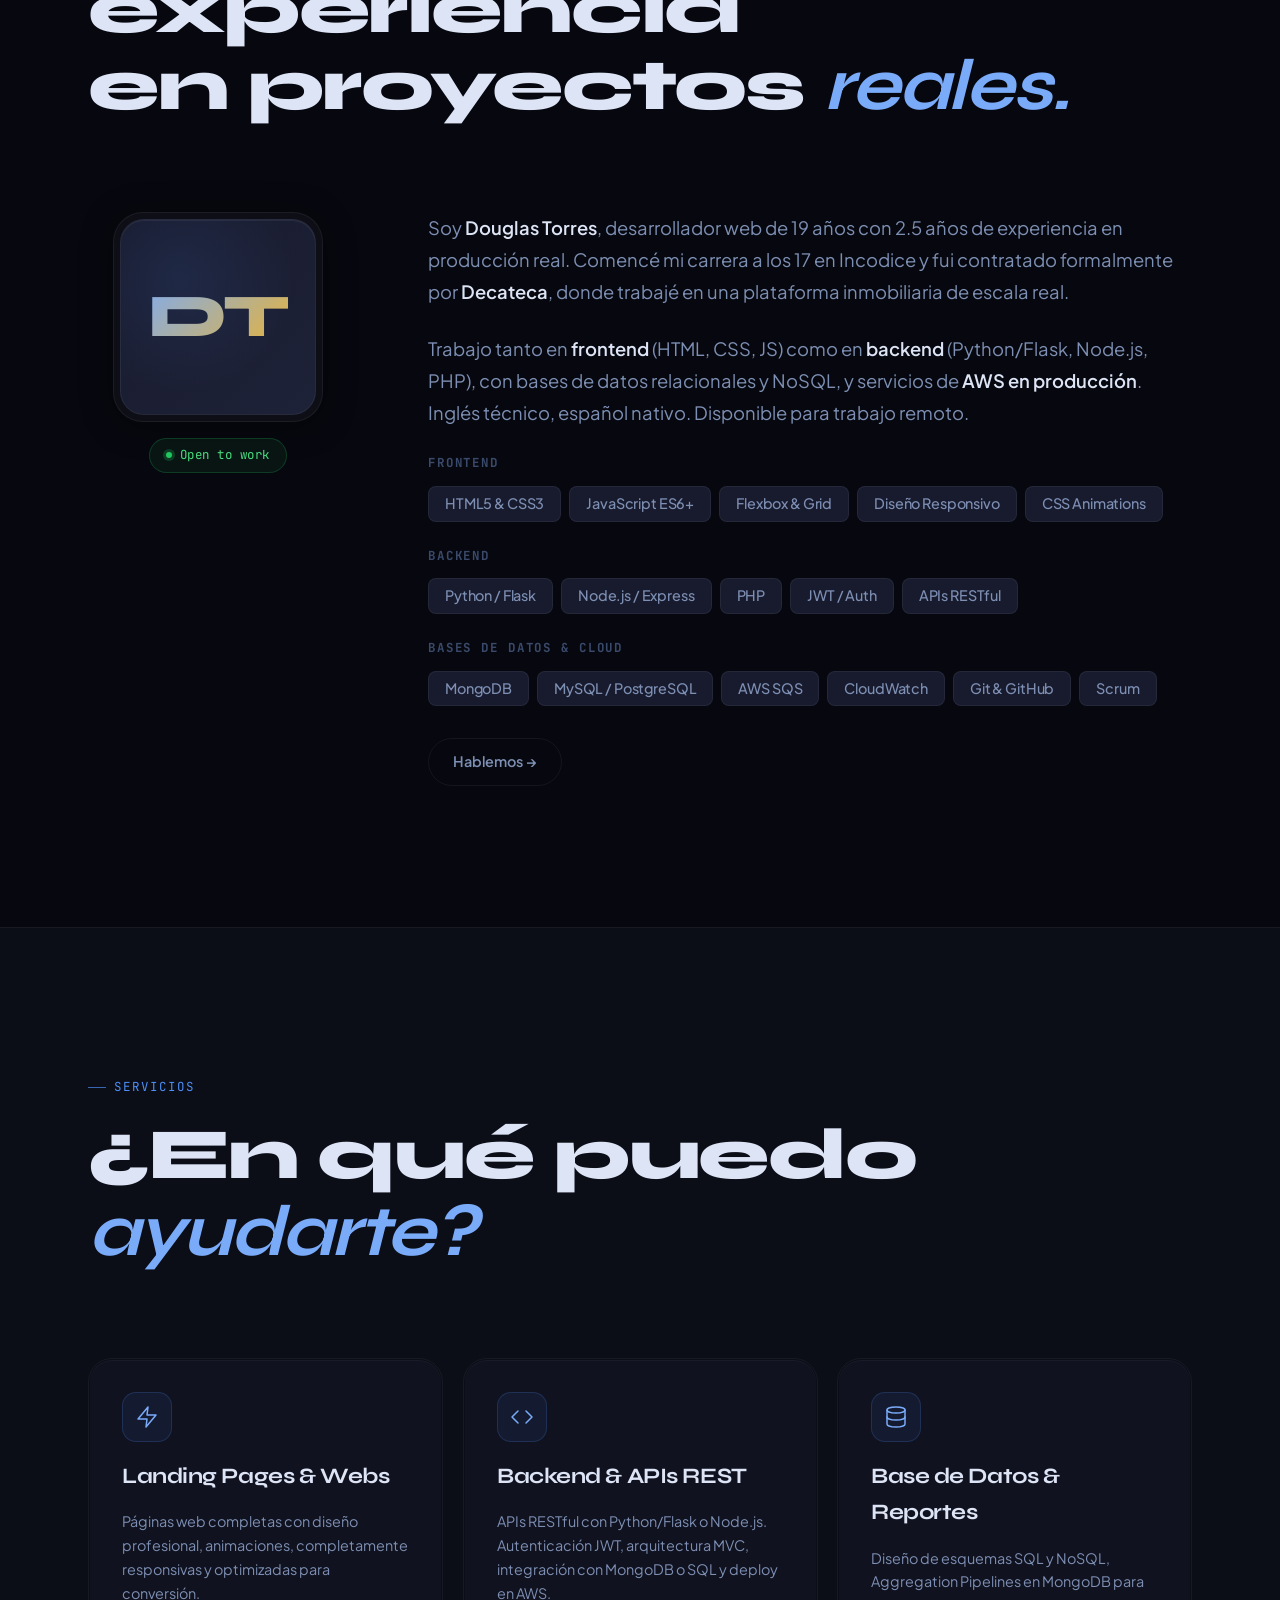
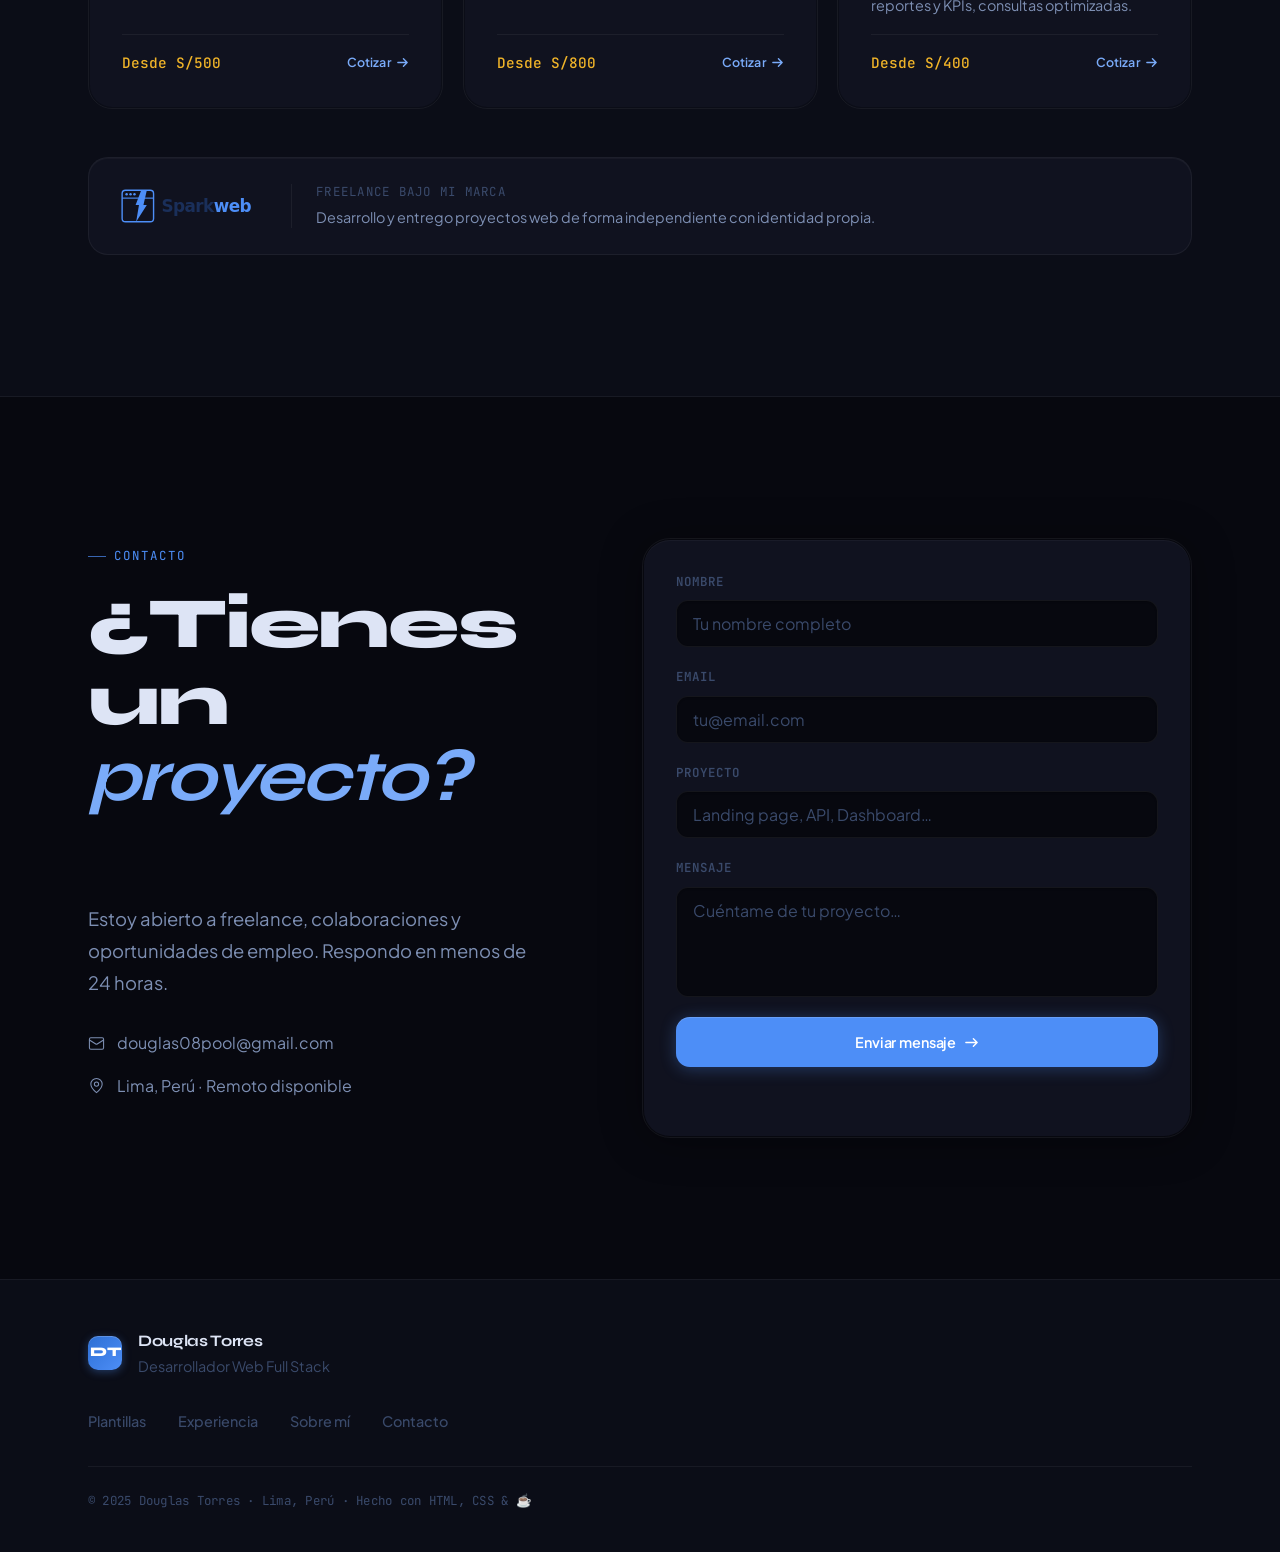
==== commit ff68a690: "feat: 9 templates, dashboard emerald identity, animaciones new UI - Add templates/saas-startup.html " ====
--- a/index.html
+++ b/index.html
@@ -356,7 +356,7 @@
         </div>
         <div class="stat-divider" aria-hidden="true"></div>
         <div class="stat">
-          <div class="stat-value"><span class="stat-number" data-count="8">0</span></div>
+          <div class="stat-value"><span class="stat-number" data-count="9">0</span></div>
           <span class="stat-label">plantillas</span>
         </div>
         <div class="stat-divider" aria-hidden="true"></div>
@@ -427,26 +427,7 @@
           </div>
         </article>
 
-        <!-- Template 02 — Portafolio Creativo -->
-        <article class="project-card" data-reveal data-tilt data-href="templates/portfolio-creativo.html">
-          <div class="project-card-inner">
-            <div class="project-thumb">
-              <img src="assets/img/previews/portfolio-creativo-preview.jpeg"
-                   alt="Portfolio creativo preview" class="thumb-screenshot" loading="lazy" />
-              <div class="project-overlay"><span class="overlay-cta">Abrir plantilla →</span></div>
-            </div>
-            <div class="project-meta">
-              <span class="project-number">02</span>
-              <h3 class="project-title">Portafolio Creativo</h3>
-              <p class="project-desc">Plantilla para creativos. Cursor personalizado con RAF, stagger de proyectos y formulario validado.</p>
-              <div class="project-tags">
-                <span class="tag">HTML/CSS</span><span class="tag">Animaciones</span><span class="tag">Diseño</span>
-              </div>
-            </div>
-          </div>
-        </article>
-
-        <!-- Template 03 — Sakura Maki -->
+        <!-- Template 02 — Sakura Maki -->
         <article class="project-card" data-reveal data-tilt data-href="templates/menu-digital-restaurante.html">
           <div class="project-card-inner">
             <div class="project-thumb">
@@ -455,7 +436,7 @@
               <div class="project-overlay"><span class="overlay-cta">Abrir plantilla →</span></div>
             </div>
             <div class="project-meta">
-              <span class="project-number">03</span>
+              <span class="project-number">02</span>
               <h3 class="project-title">Sakura Maki — Menú QR</h3>
               <p class="project-desc">Menú digital para restaurante japonés. Estética sakura, carrito funcional y pedido por WhatsApp.</p>
               <div class="project-tags">
@@ -474,7 +455,7 @@
               <div class="project-overlay"><span class="overlay-cta">Abrir plantilla →</span></div>
             </div>
             <div class="project-meta">
-              <span class="project-number">04</span>
+              <span class="project-number">03</span>
               <h3 class="project-title">VELO — Tienda Online</h3>
               <p class="project-desc">Homepage de moda contemporánea. Hero editorial, grid con selector de colores, carrito y marquee.</p>
               <div class="project-tags">
@@ -493,7 +474,7 @@
               <div class="project-overlay"><span class="overlay-cta">Abrir plantilla →</span></div>
             </div>
             <div class="project-meta">
-              <span class="project-number">05</span>
+              <span class="project-number">04</span>
               <h3 class="project-title">Clínica Dental</h3>
               <p class="project-desc">Landing para clínica odontológica. Servicios, equipo médico, testimonios y formulario de citas.</p>
               <div class="project-tags">
@@ -512,7 +493,7 @@
               <div class="project-overlay"><span class="overlay-cta">Abrir plantilla →</span></div>
             </div>
             <div class="project-meta">
-              <span class="project-number">06</span>
+              <span class="project-number">05</span>
               <h3 class="project-title">Hotel Miradores</h3>
               <p class="project-desc">Web de hotel 5★. Reservas multi-paso: habitación, fechas, pago y confirmación. Flask + PostgreSQL.</p>
               <div class="project-tags">
@@ -531,7 +512,7 @@
               <div class="project-overlay"><span class="overlay-cta">Abrir demo →</span></div>
             </div>
             <div class="project-meta">
-              <span class="project-number">07</span>
+              <span class="project-number">06</span>
               <h3 class="project-title">Animaciones 3D</h3>
               <p class="project-desc">Cubo draggable, globo interactivo, dodecaedro con paisajes, sistema solar y campo de partículas 2D.</p>
               <div class="project-tags">
@@ -542,7 +523,7 @@
           </div>
         </article>
 
-        <!-- Template 08 — Dashboard Pro -->
+        <!-- Template 07 — Dashboard Pro -->
         <article class="project-card" data-reveal data-tilt data-href="templates/dashboard-pro.html">
           <div class="project-card-inner">
             <div class="project-thumb">
@@ -551,11 +532,52 @@
               <div class="project-overlay"><span class="overlay-cta">Abrir demo →</span></div>
             </div>
             <div class="project-meta">
-              <span class="project-number">08</span>
+              <span class="project-number">07</span>
               <h3 class="project-title">Dashboard Profesional</h3>
               <p class="project-desc">Panel de control completo: KPIs animados, gráficos de líneas y barras, tabla sorteable.</p>
               <div class="project-tags">
                 <span class="tag">Chart.js</span><span class="tag">CSS Grid</span>
+                <span class="tag tag--featured">Nuevo</span>
+              </div>
+            </div>
+          </div>
+        </article>
+
+        <!-- Template 08 — Inmobiliaria -->
+        <article class="project-card" data-reveal data-tilt data-href="templates/inmobiliaria.html">
+          <div class="project-card-inner">
+            <div class="project-thumb">
+              <img src="assets/img/previews/inmobiliaria-preview.jpeg"
+                   alt="Inmobiliaria Élite preview" class="thumb-screenshot" loading="lazy"
+                   onerror="this.style.background='linear-gradient(135deg,#1a2535,#2a3a50)';this.style.minHeight='220px'" />
+              <div class="project-overlay"><span class="overlay-cta">Abrir plantilla →</span></div>
+            </div>
+            <div class="project-meta">
+              <span class="project-number">08</span>
+              <h3 class="project-title">Inmobiliaria Élite</h3>
+              <p class="project-desc">Portal de propiedades premium. Galería de inmuebles, filtros de búsqueda y formulario de contacto.</p>
+              <div class="project-tags">
+                <span class="tag">HTML/CSS</span><span class="tag">JavaScript</span><span class="tag">Filtros</span>
+              </div>
+            </div>
+          </div>
+        </article>
+
+        <!-- Template 09 — SaaS Startup -->
+        <article class="project-card" data-reveal data-tilt data-href="templates/saas-startup.html">
+          <div class="project-card-inner">
+            <div class="project-thumb">
+              <img src="assets/img/previews/saas-startup-preview.jpeg"
+                   alt="SaaS Startup Landing preview" class="thumb-screenshot" loading="lazy"
+                   onerror="this.style.background='linear-gradient(135deg,#0a0f20,#1a1f40)';this.style.minHeight='220px'" />
+              <div class="project-overlay"><span class="overlay-cta">Abrir plantilla →</span></div>
+            </div>
+            <div class="project-meta">
+              <span class="project-number">09</span>
+              <h3 class="project-title">SaaS — App Landing</h3>
+              <p class="project-desc">Landing page para startup tech. Feature grid, pricing cards con toggle mensual/anual y testimonios animados.</p>
+              <div class="project-tags">
+                <span class="tag">SaaS</span><span class="tag">Motion</span>
                 <span class="tag tag--featured">Nuevo</span>
               </div>
             </div>
